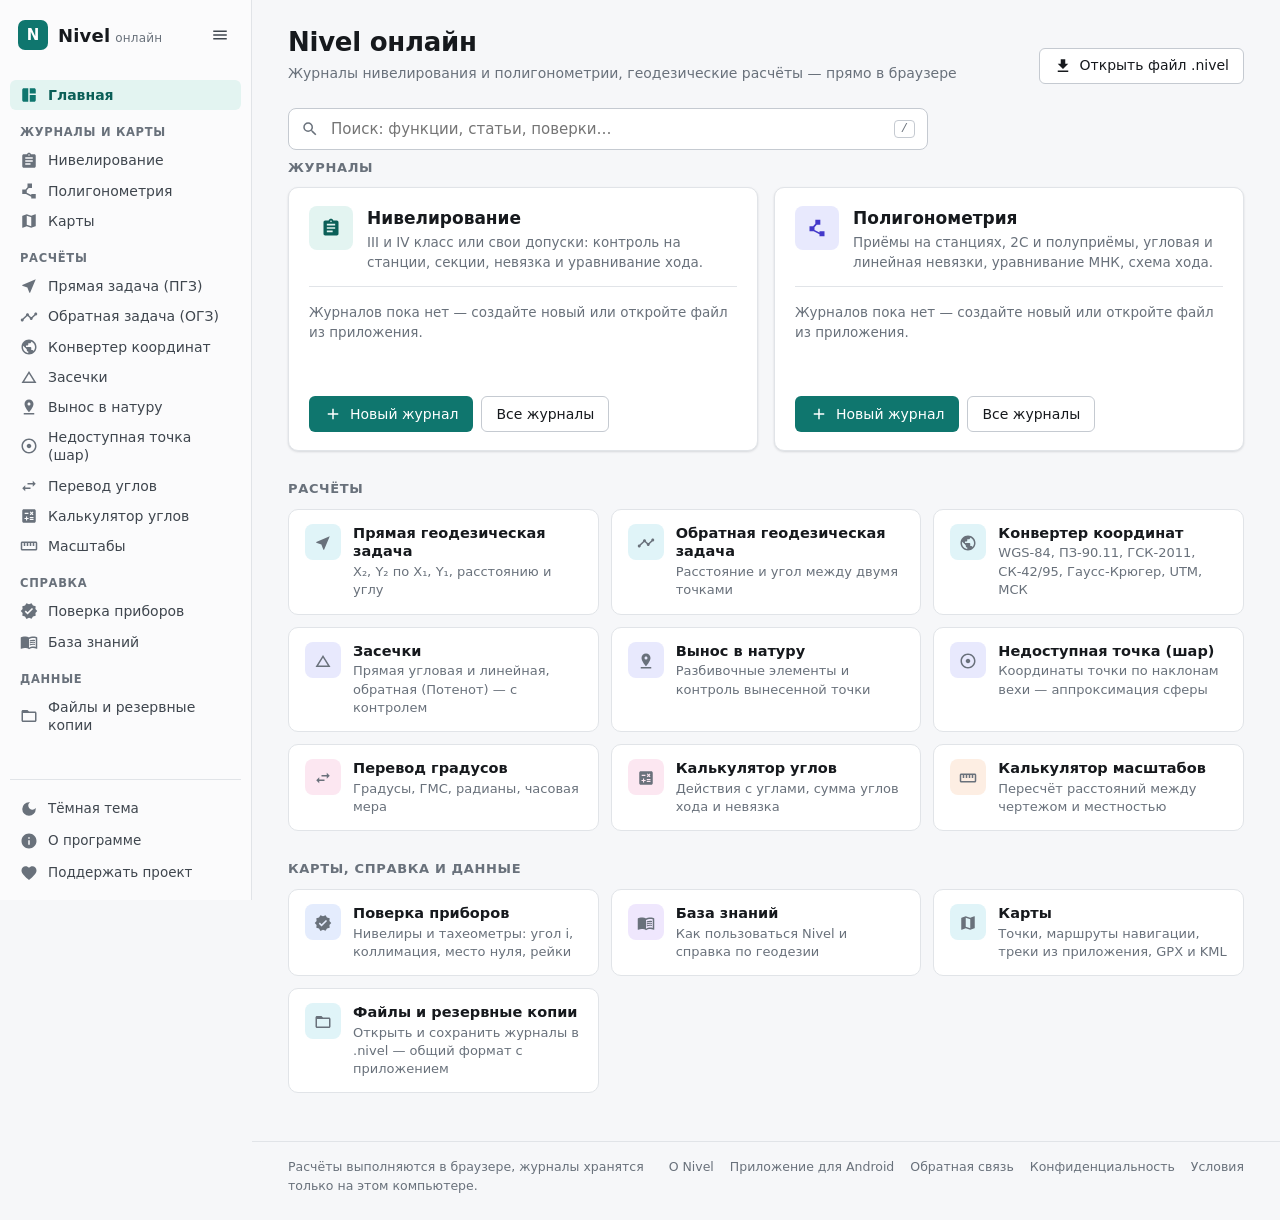
==== app/index.html @ ac2e7d17 "Сайт Nivel: версия 1.5" ====
<!doctype html>
<html lang="ru">
<head>
<meta charset="utf-8">
<meta name="viewport" content="width=device-width, initial-scale=1">
<title>Nivel онлайн</title>
<meta name="description" content="Онлайн-версия Nivel: журналы нивелирования и полигонометрии с уравниванием, геодезические задачи, засечки, конвертер координат. Расчёты в браузере.">
<meta name="theme-color" content="#F6F7F9" media="(prefers-color-scheme: light)">
<meta name="theme-color" content="#111418" media="(prefers-color-scheme: dark)">
<link rel="icon" href="../assets/favicon.svg" type="image/svg+xml">
<link rel="stylesheet" href="../assets/nivel.css">
<link rel="stylesheet" href="app.css">
<script>try{var t=localStorage.getItem("nivel.theme");if(t==="light"||t==="dark")document.documentElement.setAttribute("data-theme",t)}catch(e){}</script>
</head>
<body>
<div id="app"><main class="page"><p class="muted" style="padding:40px 0;text-align:center">Загрузка…</p></main></div>
<noscript><p style="padding:24px">Для онлайн-версии Nivel нужен JavaScript.</p></noscript>
<script type="module" src="js/nivel-web.mjs"></script>
</body>
</html>
---- assets/nivel.css ----
/*
 * Общая тема сайта Nivel (лендинг + онлайн-версия). Не копирует мобильное приложение: сдержанная «настольная»
 * палитра, тонкие рамки вместо цветных плашек, один фирменный акцент (бирюзовый Nivel).
 * Тема по умолчанию — как в системе; выбор пользователя — атрибут data-theme на <html>.
 */
:root {
  color-scheme: light;
  --bg: #F6F7F9;
  --on-bg: #16191D;
  --surface: #FFFFFF;
  --surface-2: #F1F3F5;
  --surface-variant: #E9ECEF;
  --on-surface-variant: #3F464E;
  --muted: #69717B;
  --outline: #C5CAD1;
  --outline-soft: #E1E4E8;
  --sidebar: #FBFBFC;

  --primary: #0F766E;
  --primary-hover: #0B5F58;
  --on-primary: #FFFFFF;
  --primary-soft: #E3F4F1;
  --on-primary-soft: #0B5F58;
  --primary-container: var(--primary-soft);
  --on-primary-container: var(--on-primary-soft);
  --secondary: #2563EB;
  --secondary-container: #E4ECFD;
  --on-secondary-container: #1D4ED8;
  --tertiary: #7C3AED;
  --tertiary-container: #EFE7FD;
  --on-tertiary-container: #6D28D9;
  --error: #C62828;
  --error-container: #FDECEC;
  --on-error-container: #8E1B1B;
  --ok: #15803D;
  --warn: #B45309;

  --orange: #FDEEE3; --on-orange: #C2410C;
  --pink: #FCE7F1; --on-pink: #BE185D;
  --cyan: #E0F4F8; --on-cyan: #0E7490;
  --indigo: #E8E9FD; --on-indigo: #4338CA;

  --radius-s: 6px;
  --radius-m: 8px;
  --radius-l: 10px;
  --radius-xl: 14px;
  --shadow: 0 1px 2px rgb(16 24 40 / .06), 0 1px 3px rgb(16 24 40 / .08);
  --shadow-lg: 0 12px 32px rgb(16 24 40 / .14), 0 2px 6px rgb(16 24 40 / .08);
  --font: "Segoe UI Variable Text", "Segoe UI", system-ui, -apple-system, "Roboto", "Helvetica Neue", Arial, sans-serif;
  --mono: "Cascadia Mono", "JetBrains Mono", "SF Mono", ui-monospace, Consolas, "Roboto Mono", monospace;
}

@media (prefers-color-scheme: dark) {
  :root:not([data-theme="light"]) {
    color-scheme: dark;
    --bg: #111418;
    --on-bg: #E6E8EB;
    --surface: #181C21;
    --surface-2: #1F242A;
    --surface-variant: #262C33;
    --on-surface-variant: #C2C8CF;
    --muted: #8D96A0;
    --outline: #3D4550;
    --outline-soft: #2A3038;
    --sidebar: #14181C;
    --primary: #2DD4BF;
    --primary-hover: #5EEAD4;
    --on-primary: #04211E;
    --primary-soft: #12302D;
    --on-primary-soft: #7EE8D8;
    --secondary: #7AA7FF;
    --secondary-container: #1A2742;
    --on-secondary-container: #A9C4FF;
    --tertiary: #B79CFF;
    --tertiary-container: #271E3D;
    --on-tertiary-container: #CDB8FF;
    --error: #FF8A80;
    --error-container: #3A1A1A;
    --on-error-container: #FFC9C4;
    --ok: #4ADE80;
    --warn: #FBBF24;
    --orange: #33231A; --on-orange: #FDBA8C;
    --pink: #351A27; --on-pink: #F9A8D4;
    --cyan: #13292F; --on-cyan: #7DD3E6;
    --indigo: #1F2140; --on-indigo: #A5B4FC;
    --shadow: 0 1px 2px rgb(0 0 0 / .4);
    --shadow-lg: 0 16px 40px rgb(0 0 0 / .5);
  }
}
:root[data-theme="dark"] {
  color-scheme: dark;
  --bg: #111418;
  --on-bg: #E6E8EB;
  --surface: #181C21;
  --surface-2: #1F242A;
  --surface-variant: #262C33;
  --on-surface-variant: #C2C8CF;
  --muted: #8D96A0;
  --outline: #3D4550;
  --outline-soft: #2A3038;
  --sidebar: #14181C;
  --primary: #2DD4BF;
  --primary-hover: #5EEAD4;
  --on-primary: #04211E;
  --primary-soft: #12302D;
  --on-primary-soft: #7EE8D8;
  --secondary: #7AA7FF;
  --secondary-container: #1A2742;
  --on-secondary-container: #A9C4FF;
  --tertiary: #B79CFF;
  --tertiary-container: #271E3D;
  --on-tertiary-container: #CDB8FF;
  --error: #FF8A80;
  --error-container: #3A1A1A;
  --on-error-container: #FFC9C4;
  --ok: #4ADE80;
  --warn: #FBBF24;
  --orange: #33231A; --on-orange: #FDBA8C;
  --pink: #351A27; --on-pink: #F9A8D4;
  --cyan: #13292F; --on-cyan: #7DD3E6;
  --indigo: #1F2140; --on-indigo: #A5B4FC;
  --shadow: 0 1px 2px rgb(0 0 0 / .4);
  --shadow-lg: 0 16px 40px rgb(0 0 0 / .5);
}

* { box-sizing: border-box; }
html { -webkit-text-size-adjust: 100%; }
body {
  margin: 0;
  background: var(--bg);
  color: var(--on-bg);
  font: 15px/1.5 var(--font);
  -webkit-font-smoothing: antialiased;
}
a { color: var(--primary); text-decoration: none; }
a:hover { text-decoration: underline; }
h1, h2, h3, h4 { line-height: 1.25; margin: 0; font-weight: 600; }
p { margin: 0 0 .75em; }
code, .mono { font-family: var(--mono); }
img { max-width: 100%; }
::selection { background: color-mix(in srgb, var(--primary) 28%, transparent); }
:focus-visible { outline: 2px solid var(--primary); outline-offset: 2px; }

.icon { width: 20px; height: 20px; fill: currentColor; flex: none; display: inline-block; vertical-align: middle; }
.icon.s { width: 18px; height: 18px; }
.icon.l { width: 28px; height: 28px; }

/* ---------- логотип ---------- */
.logo { display: inline-flex; align-items: center; gap: 10px; color: var(--on-bg); font-size: 18px; font-weight: 600; letter-spacing: .01em; }
.logo:hover { text-decoration: none; }
.logo-badge {
  width: 30px; height: 30px; border-radius: 7px; background: var(--primary);
  color: var(--on-primary); display: grid; place-items: center; font-weight: 700; font-size: 15px;
}

/* ---------- кнопки ---------- */
.btn {
  display: inline-flex; align-items: center; justify-content: center; gap: 8px;
  min-height: 36px; padding: 6px 14px; border-radius: var(--radius-s); border: 1px solid transparent;
  font: 500 14px/1.2 var(--font); cursor: pointer; text-decoration: none !important; white-space: nowrap;
  background: var(--primary); color: var(--on-primary); transition: background .12s, border-color .12s, color .12s;
}
.btn:hover { background: var(--primary-hover); }
.btn:disabled { opacity: .45; cursor: default; }
.btn.tonal { background: var(--surface); color: var(--on-bg); border-color: var(--outline); }
.btn.tonal:hover { background: var(--surface-2); }
.btn.outline { background: transparent; color: var(--primary); border-color: var(--outline); }
.btn.outline:hover { background: var(--primary-soft); }
.btn.text { background: transparent; color: var(--primary); padding: 6px 10px; }
.btn.text:hover { background: var(--primary-soft); }
.btn.danger { background: var(--error); color: #fff; }
.btn.danger:hover { filter: brightness(.92); }
.btn.small { min-height: 30px; padding: 3px 10px; font-size: 13px; }
.btn.large { min-height: 44px; padding: 10px 20px; font-size: 15px; }
.icon-btn {
  width: 34px; height: 34px; border-radius: var(--radius-s); border: 0; background: transparent; color: var(--on-surface-variant);
  display: inline-grid; place-items: center; cursor: pointer; flex: none;
}
.icon-btn:hover { background: var(--surface-variant); color: var(--on-bg); }
.support-btn .icon { color: #E25C5C; }
---- app/app.css ----
/* Онлайн-версия Nivel: настольная раскладка (боковое меню + рабочая область). Цвета — из ../assets/nivel.css. */

body { min-height: 100vh; }
#app { min-height: 100vh; display: grid; grid-template-columns: 252px minmax(0, 1fr); }

/* ---------- боковое меню ---------- */
.sidebar {
  position: sticky; top: 0; height: 100vh; overflow-y: auto; background: var(--sidebar);
  border-right: 1px solid var(--outline-soft); display: flex; flex-direction: column; padding: 14px 10px 12px; z-index: 30;
}
.sidebar-top { display: flex; align-items: center; justify-content: space-between; gap: 6px; padding: 4px 4px 14px 8px; }
.sidebar-top .logo { padding: 0; min-width: 0; }
.sidebar .logo small { font-size: 12px; font-weight: 500; color: var(--muted); margin-left: 5px; }
.scrim:focus { outline: none; }
.nav-group { margin-top: 14px; }
.nav-group > .h {
  font-size: 11.5px; font-weight: 600; letter-spacing: .06em; text-transform: uppercase; color: var(--muted); padding: 0 10px 4px;
}
.nav-item {
  display: flex; align-items: center; gap: 10px; padding: 6px 10px; border-radius: var(--radius-s); color: var(--on-surface-variant);
  font-size: 14px; text-decoration: none !important; position: relative; line-height: 1.3;
}
.nav-item .icon { width: 18px; height: 18px; color: var(--muted); }
.nav-item:hover { background: var(--surface-variant); color: var(--on-bg); }
.nav-item.on { background: var(--primary-soft); color: var(--on-primary-soft); font-weight: 600; }
.nav-item.on .icon { color: var(--primary); }
.nav-item .cnt { margin-left: auto; font-size: 12px; color: var(--muted); font-weight: 500; }
.sidebar-foot { margin-top: auto; padding-top: 14px; border-top: 1px solid var(--outline-soft); display: flex; flex-direction: column; gap: 2px; }
.sidebar-foot .nav-item { font-size: 13.5px; cursor: pointer; border: 0; background: transparent; font-family: var(--font); text-align: left; width: 100%; }
.sidebar-foot .hint { font-size: 11.5px; color: var(--muted); padding: 8px 10px 0; line-height: 1.4; }

/* свёрнутое меню — узкая полоса со значками */
@media (min-width: 961px) {
  #app.collapsed { grid-template-columns: 60px minmax(0, 1fr); }
  #app.collapsed .sidebar { padding: 14px 8px 12px; align-items: center; overflow-x: hidden; }
  #app.collapsed .sidebar-top { flex-direction: column; padding: 4px 0 10px; gap: 10px; }
  #app.collapsed .logo-text, #app.collapsed .nav-item span, #app.collapsed .nav-group > .h { display: none; }
  #app.collapsed .nav-group { margin-top: 8px; padding-top: 8px; border-top: 1px solid var(--outline-soft); width: 100%; }
  #app.collapsed .nav-group:first-of-type { border-top: 0; padding-top: 0; }
  #app.collapsed .nav-item { justify-content: center; padding: 8px 0; width: 100%; }
  #app.collapsed .nav-item .icon { width: 20px; height: 20px; }
  #app.collapsed .nav-item .cnt { display: none; }
  #app.collapsed .sidebar-foot .nav-item { justify-content: center; }
}
@media (max-width: 960px) { .nav-toggle { display: none; } }

/* ---------- рабочая область ---------- */
.content { min-width: 0; display: flex; flex-direction: column; }
.mobilebar { display: none; }
.pagehead { max-width: 1240px; width: 100%; margin: 0 auto; padding: 26px 36px 6px; display: flex; align-items: flex-end; gap: 16px; }
.pagehead .titles { flex: 1; min-width: 0; }
.crumbs { font-size: 13px; color: var(--muted); margin-bottom: 6px; display: flex; gap: 6px; flex-wrap: wrap; align-items: center; }
.crumbs a { color: var(--muted); }
.crumbs a:hover { color: var(--primary); }
.crumbs .sep { opacity: .6; }
.pagehead h1 { font-size: 26px; font-weight: 600; letter-spacing: -.01em; }
.pagehead .sub { color: var(--muted); font-size: 14px; margin-top: 4px; }
.pagehead .actions { display: flex; align-items: center; gap: 6px; flex-wrap: wrap; justify-content: flex-end; }

main.page { width: 100%; max-width: 1240px; margin: 0 auto; padding: 18px 36px 48px; flex: 1; }
main.page.narrow, .pagehead.narrow { max-width: 1040px; }

.section-title { font-size: 13px; font-weight: 600; color: var(--muted); margin: 28px 0 10px; text-transform: uppercase; letter-spacing: .05em; }
.section-title:first-child { margin-top: 4px; }
.muted { color: var(--muted); }
.small { font-size: 13px; }
.center { text-align: center; }
.row { display: flex; gap: 8px; align-items: center; flex-wrap: wrap; }
.grow { flex: 1; min-width: 0; }
.stack { display: flex; flex-direction: column; gap: 12px; }
.grid2 { display: grid; grid-template-columns: repeat(2, minmax(0, 1fr)); gap: 12px; }
.grid3 { display: grid; grid-template-columns: repeat(3, minmax(0, 1fr)); gap: 12px; }
.cols { display: grid; grid-template-columns: minmax(0, 1fr) minmax(0, 1fr); gap: 20px; align-items: start; }
.cols.form { grid-template-columns: minmax(320px, 460px) minmax(0, 1fr); }
.cols > .sticky { position: sticky; top: 16px; }
.cols > .sticky:empty::before {
  content: "Результат появится здесь, когда будут заполнены исходные данные"; display: block; padding: 48px 24px; text-align: center;
  color: var(--muted); font-size: 14px; border: 1px dashed var(--outline); border-radius: var(--radius-l);
}
@media (max-width: 1100px) { .cols > .sticky:empty::before { display: none; } .cols, .cols.form { grid-template-columns: minmax(0, 1fr); } .cols > .sticky { position: static; } }

/* ---------- карточки ---------- */
.card { background: var(--surface); border: 1px solid var(--outline-soft); border-radius: var(--radius-l); padding: 18px 20px; box-shadow: var(--shadow); }
.card.variant { background: var(--surface-2); box-shadow: none; }
.card h2 { font-size: 15px; font-weight: 600; margin-bottom: 14px; display: flex; align-items: center; gap: 8px; }
.card h2 .grow { font-weight: 600; }
.card h3 { font-size: 14px; font-weight: 600; margin: 16px 0 8px; }
.card + .card { margin-top: 14px; }
.cols > .card + .card, .stack > .card + .card, .grid2 > .card + .card, .workspaces > .card + .card { margin-top: 0; }
.card.ok-card { border-color: color-mix(in srgb, var(--ok) 50%, var(--outline-soft)); }
.card.bad-card { border-color: color-mix(in srgb, var(--error) 55%, var(--outline-soft)); }

/* ---------- плитки и строки разделов ---------- */
.acc-teal { background: var(--primary-soft); color: var(--on-primary-soft); }
.acc-blue { background: var(--secondary-container); color: var(--on-secondary-container); }
.acc-violet { background: var(--tertiary-container); color: var(--on-tertiary-container); }
.acc-orange { background: var(--orange); color: var(--on-orange); }
.acc-pink { background: var(--pink); color: var(--on-pink); }
.acc-cyan { background: var(--cyan); color: var(--on-cyan); }
.acc-indigo { background: var(--indigo); color: var(--on-indigo); }

/* главная: рабочие разделы */
.workspaces { display: grid; grid-template-columns: repeat(2, minmax(0, 1fr)); gap: 16px; }
.ws { display: flex; flex-direction: column; gap: 14px; }
.ws-head { display: flex; gap: 14px; align-items: flex-start; }
.ws-head .ico { width: 44px; height: 44px; border-radius: var(--radius-m); display: grid; place-items: center; flex: none; }
.ws-head .t { font-size: 17px; font-weight: 600; }
.ws-head .s { color: var(--muted); font-size: 13.5px; }
.ws-recent { border-top: 1px solid var(--outline-soft); padding-top: 10px; display: flex; flex-direction: column; min-height: 96px; }
.ws-recent a { display: flex; gap: 10px; align-items: baseline; padding: 5px 6px; margin: 0 -6px; border-radius: var(--radius-s); color: var(--on-bg); font-size: 14px; text-decoration: none; }
.ws-recent a:hover { background: var(--surface-2); }
.ws-recent a .d { margin-left: auto; color: var(--muted); font-size: 12.5px; white-space: nowrap; }
.ws-recent .none { color: var(--muted); font-size: 13.5px; padding: 5px 0; }
@media (max-width: 900px) { .workspaces { grid-template-columns: minmax(0, 1fr); } }

.tiles { display: grid; grid-template-columns: repeat(auto-fill, minmax(240px, 1fr)); gap: 12px; }
.tile {
  background: var(--surface); border: 1px solid var(--outline-soft); border-radius: var(--radius-l); padding: 14px 16px;
  display: flex; gap: 12px; align-items: flex-start; color: var(--on-bg); text-decoration: none !important;
  transition: border-color .12s, box-shadow .12s;
}
.tile:hover { border-color: var(--outline); box-shadow: var(--shadow); }
.tile .ico { width: 36px; height: 36px; border-radius: var(--radius-m); display: grid; place-items: center; flex: none; }
.tile .t { font-size: 14.5px; font-weight: 600; line-height: 1.3; }
.tile .s { color: var(--muted); font-size: 13px; line-height: 1.4; margin-top: 2px; }

/* строки списка (функции, журналы, статьи) */
.list-row {
  display: flex; align-items: center; gap: 14px; padding: 11px 14px; background: var(--surface);
  border: 1px solid var(--outline-soft); border-radius: var(--radius-l); color: var(--on-bg); text-decoration: none !important; cursor: pointer;
  transition: border-color .12s, box-shadow .12s; width: 100%; text-align: left; font: inherit;
}
.list-row + .list-row { margin-top: 8px; }
.list-row:hover { border-color: var(--outline); box-shadow: var(--shadow); }
.list-row .ico { width: 38px; height: 38px; border-radius: var(--radius-m); display: grid; place-items: center; flex: none; }
.list-row .t { font-size: 14.5px; font-weight: 600; }
.list-row .s { color: var(--muted); font-size: 13px; }
.list-row .chev { color: var(--muted); margin-left: auto; }
.list-grid { display: grid; grid-template-columns: repeat(2, minmax(0, 1fr)); gap: 10px; }
.list-grid .list-row + .list-row { margin-top: 0; }
@media (max-width: 760px) { .list-grid { grid-template-columns: minmax(0, 1fr); } }

.search {
  display: flex; align-items: center; gap: 10px; background: var(--surface); border: 1px solid var(--outline);
  border-radius: var(--radius-m); padding: 0 12px; height: 42px; color: var(--muted); max-width: 640px; margin-bottom: 8px;
}
.search:focus-within { border-color: var(--primary); box-shadow: 0 0 0 3px color-mix(in srgb, var(--primary) 18%, transparent); }
.search input { flex: 1; min-width: 0; background: transparent; border: 0; outline: 0; color: var(--on-bg); font: 15px var(--font); }
.search kbd { font: 12px var(--mono); color: var(--muted); border: 1px solid var(--outline); border-radius: 4px; padding: 1px 6px; }

/* ---------- поля ввода: подпись над полем ---------- */
.field { display: grid; grid-template-columns: minmax(0, 1fr); align-content: start; min-width: 0; }
.field label {
  grid-row: 1; font-size: 12.5px; font-weight: 500; color: var(--on-surface-variant); margin: 0 0 4px 1px;
  white-space: nowrap; overflow: hidden; text-overflow: ellipsis;
}
.field input, .field select, .field textarea {
  grid-row: 2; grid-column: 1; width: 100%; min-width: 0; height: 36px; padding: 6px 10px; border-radius: var(--radius-s);
  border: 1px solid var(--outline); background: var(--surface); color: var(--on-bg); font: 14.5px var(--font); outline: 0;
  transition: border-color .12s, box-shadow .12s; font-variant-numeric: tabular-nums;
}
.field textarea { height: auto; min-height: 90px; resize: vertical; padding: 8px 10px; font-family: var(--mono); font-size: 13.5px; }
.field select { appearance: none; padding-right: 32px; cursor: pointer; }
.field select option { background: var(--surface); color: var(--on-bg); }
.field.has-unit input { padding-right: 34px; }
.field input:hover, .field select:hover, .field textarea:hover { border-color: color-mix(in srgb, var(--outline) 60%, var(--on-bg)); }
.field input:focus, .field select:focus, .field textarea:focus { border-color: var(--primary); box-shadow: 0 0 0 3px color-mix(in srgb, var(--primary) 18%, transparent); }
.field .unit, .field .chev { grid-row: 2; grid-column: 1; justify-self: end; align-self: center; margin-right: 10px; pointer-events: none; color: var(--muted); font-size: 14px; }
.field .chev { margin-right: 8px; display: flex; }
.field.error input { border-color: var(--error); }
.field.error label { color: var(--error); }
.field.warn input { border-color: var(--warn); }
.field-hint { font-size: 12px; color: var(--muted); margin: 3px 1px 0; }
.field-hint.error { color: var(--error); }
.fields { display: grid; gap: 10px 12px; }
.fields.c2 { grid-template-columns: repeat(2, minmax(0, 1fr)); }
.fields.c3 { grid-template-columns: repeat(3, minmax(0, 1fr)); }
.fields.c4 { grid-template-columns: repeat(4, minmax(0, 1fr)); }
@media (max-width: 520px) { .fields.c4 { grid-template-columns: repeat(2, minmax(0, 1fr)); } }

.angle-head { flex-wrap: nowrap; }
.angle-head .lbl { font-size: 12.5px; font-weight: 500; color: var(--on-surface-variant); }
.angle-dec .field label { display: none; }
.check { display: flex; align-items: center; gap: 9px; cursor: pointer; padding: 4px 0; user-select: none; font-size: 14px; }
.check input { width: 16px; height: 16px; accent-color: var(--primary); }

/* ---------- переключатели ---------- */
.chips { display: flex; flex-wrap: wrap; gap: 6px; }
.chip {
  display: inline-flex; align-items: center; gap: 6px; height: 28px; padding: 0 11px; border-radius: 999px;
  border: 1px solid var(--outline); background: var(--surface); color: var(--on-surface-variant); font: 500 13px var(--font); cursor: pointer;
}
.chip:hover { background: var(--surface-2); }
.chip.on { background: var(--primary-soft); border-color: color-mix(in srgb, var(--primary) 45%, transparent); color: var(--on-primary-soft); }
.seg {
  display: inline-flex; gap: 2px; background: var(--surface-variant); padding: 3px; border-radius: var(--radius-m); flex-wrap: wrap; max-width: 100%;
}
.seg button {
  flex: 1 1 auto; min-height: 30px; padding: 4px 14px; border: 0; background: transparent; color: var(--on-surface-variant);
  font: 500 13.5px var(--font); cursor: pointer; border-radius: var(--radius-s); white-space: nowrap;
}
.seg button:hover { color: var(--on-bg); }
.seg button.on { background: var(--surface); color: var(--on-bg); box-shadow: var(--shadow); }
.tabs { display: flex; gap: 2px; border-bottom: 1px solid var(--outline-soft); margin-bottom: 16px; overflow-x: auto; }
.tabs button {
  border: 0; background: transparent; color: var(--muted); font: 500 14px var(--font); padding: 10px 14px; cursor: pointer;
  border-bottom: 2px solid transparent; margin-bottom: -1px; white-space: nowrap;
}
.tabs button:hover { color: var(--on-bg); }
.tabs button.on { color: var(--primary); border-bottom-color: var(--primary); }

/* ---------- результаты ---------- */
.result {
  background: var(--surface); border: 1px solid color-mix(in srgb, var(--primary) 40%, var(--outline-soft));
  border-left: 3px solid var(--primary); border-radius: var(--radius-l); padding: 16px 20px; box-shadow: var(--shadow);
}
.result h2 { font-size: 13px; font-weight: 600; color: var(--primary); margin-bottom: 10px; display: flex; align-items: center; gap: 8px; text-transform: uppercase; letter-spacing: .05em; }
.result .big { font-size: 22px; font-weight: 500; font-family: var(--mono); }
.kv { display: grid; grid-template-columns: minmax(0, 1fr) auto; gap: 5px 20px; align-items: baseline; font-size: 14.5px; }
.kv > .k { color: var(--on-surface-variant); }
.kv > .v { font-family: var(--mono); text-align: right; font-size: 14px; }
.kv > .v.copy { cursor: copy; border-radius: 4px; padding: 0 4px; margin-right: -4px; }
.kv > .v.copy:hover { background: var(--surface-2); }
.kv > .sep { grid-column: 1 / -1; border-top: 1px solid var(--outline-soft); margin: 5px 0; }
.status { display: flex; gap: 8px; align-items: flex-start; padding: 3px 0; font-size: 14px; }
.status .icon { margin-top: 1px; }
.status.ok .icon { color: var(--ok); }
.status.bad .icon { color: var(--error); }
.status.warn .icon { color: var(--warn); }
.badge { display: inline-flex; align-items: center; gap: 4px; font-size: 12px; font-weight: 600; padding: 1px 8px; border-radius: 999px; background: var(--surface-variant); color: var(--on-surface-variant); }
.badge.ok { background: color-mix(in srgb, var(--ok) 14%, transparent); color: var(--ok); }
.badge.bad { background: color-mix(in srgb, var(--error) 14%, transparent); color: var(--error); }
.badge.warn { background: color-mix(in srgb, var(--warn) 16%, transparent); color: var(--warn); }
.note { background: var(--surface-2); border: 1px solid var(--outline-soft); border-radius: var(--radius-m); padding: 10px 14px; font-size: 13.5px; color: var(--on-surface-variant); }
.note.bad { background: var(--error-container); border-color: color-mix(in srgb, var(--error) 30%, transparent); color: var(--on-error-container); }

/* ---------- таблицы ---------- */
.table-wrap { overflow: auto; border-radius: var(--radius-m); border: 1px solid var(--outline-soft); background: var(--surface); }
table.t { border-collapse: collapse; width: 100%; font-size: 13.5px; }
table.t th, table.t td { padding: 6px 10px; border-bottom: 1px solid var(--outline-soft); text-align: right; white-space: nowrap; }
table.t th { background: var(--surface-2); font-weight: 600; font-size: 12.5px; color: var(--on-surface-variant); position: sticky; top: 0; z-index: 1; }
table.t td.l, table.t th.l { text-align: left; }
table.t td { font-family: var(--mono); font-size: 13px; font-variant-numeric: tabular-nums; }
table.t td.l { font-family: var(--font); font-size: 13.5px; }
table.t tbody tr:nth-child(even) td { background: color-mix(in srgb, var(--surface-2) 45%, transparent); }
table.t tr:last-child td { border-bottom: 0; }
table.t tr.total td { font-weight: 700; background: var(--surface-2); }
table.t tr.clickable { cursor: pointer; }
table.t tr.clickable:hover td { background: var(--primary-soft); }
table.t td.bad { color: var(--error); }
table.t td.ok { color: var(--ok); }

/* ---------- схемы ---------- */
.sketch { width: 100%; background: var(--surface-2); border: 1px solid var(--outline-soft); border-radius: var(--radius-m); display: block; }
.sketch text { font-family: var(--font); }
.svg-box { background: #fff; border: 1px solid var(--outline-soft); border-radius: var(--radius-m); overflow: auto; }
.svg-box svg { display: block; width: 100%; height: auto; }

/* ---------- схемы поверок (VerificationSchemes) ---------- */
.steps-grid { display: grid; grid-template-columns: minmax(0, 1fr) minmax(0, 1fr); gap: 20px; align-items: center; }
@media (max-width: 860px) { .steps-grid { grid-template-columns: minmax(0, 1fr); } }
.scheme { background: var(--surface-2); border: 1px solid var(--outline-soft); border-radius: var(--radius-m); padding: 10px 14px; }
.scheme.small { max-width: 520px; }
.vs { display: block; width: 100%; height: auto; font-family: var(--font); }
.vs .vs-ink { stroke: var(--muted); }
.vs .vs-strong { stroke: var(--on-bg); }
.vs .vs-accent { stroke: var(--primary); }
.vs .vs-red { stroke: var(--error); }
.vs .vs-fill { fill: var(--surface); }
.vs .vs-strong-fill { fill: var(--on-bg); opacity: .75; }
.vs .vs-accent-fill { fill: var(--primary); }
.vs .vs-red-fill { fill: var(--error); opacity: .75; }
.vs .soft { opacity: .5; }
.vs .vs-ink-text { fill: var(--on-surface-variant); }
.vs .vs-strong-text { fill: var(--on-bg); }
.vs .vs-accent-text { fill: var(--primary); }
.vs .vs-red-text { fill: var(--error); }

/* ---------- карта ---------- */
main.page.full { max-width: none; padding: 0; }
.pagehead.full { max-width: none; padding: 14px 20px 10px; border-bottom: 1px solid var(--outline-soft); }
.pagehead.full h1 { font-size: 20px; }
.pagehead.full .crumbs { margin-bottom: 2px; }
.map-shell { display: grid; grid-template-columns: 340px minmax(0, 1fr); min-height: 480px; }
.map-shell.has-props { grid-template-columns: 340px minmax(0, 1fr) 360px; }
.map-panel { border-right: 1px solid var(--outline-soft); background: var(--surface); overflow-y: auto; display: flex; flex-direction: column; min-height: 0; }
.map-panel-head { padding: 12px 14px 6px; display: flex; flex-direction: column; gap: 6px; position: sticky; top: 0; background: var(--surface); z-index: 2; }
.map-panel-head .search { height: 34px; max-width: none; margin: 0; }
.map-list { padding: 0 8px 16px; }
.map-sec { margin-top: 8px; }
.map-sec-head { display: flex; align-items: center; gap: 6px; padding: 4px 6px; font-size: 12px; font-weight: 600; letter-spacing: .04em; text-transform: uppercase; color: var(--muted); }
.map-sec-head .icon-btn { width: 28px; height: 28px; }
.map-empty { font-size: 12.5px; color: var(--muted); padding: 2px 8px 6px; }
.map-item { display: flex; gap: 10px; align-items: center; padding: 6px 8px; border-radius: var(--radius-s); cursor: pointer; }
.map-item:hover { background: var(--surface-2); }
.map-item.on { background: var(--primary-soft); }
.map-item .t { font-size: 13.5px; font-weight: 500; line-height: 1.3; }
.map-item .s { font-size: 12px; color: var(--muted); }
.map-sw { width: 16px; display: grid; place-items: center; flex: none; }
.map-sw .dot { width: 12px; height: 12px; border-radius: 50%; border: 2px solid #fff; box-shadow: 0 0 0 1px rgb(0 0 0 / .25); }
.map-sw .bar { width: 16px; height: 4px; border-radius: 2px; }
.map-props { border-left: 1px solid var(--outline-soft); background: var(--surface); overflow-y: auto; min-height: 0; padding: 14px 16px 20px; }
.map-props-head { display: flex; align-items: center; gap: 8px; font-weight: 600; margin-bottom: 12px; padding-bottom: 10px; border-bottom: 1px solid var(--outline-soft); color: var(--primary); }
.map-props-head .icon-btn { width: 28px; height: 28px; }
.map-props .table-wrap { max-height: 260px; }
.map-props table.t th, .map-props table.t td { padding: 5px 6px; font-size: 12.5px; }
.map-props .kv { grid-template-columns: max-content minmax(0, 1fr); font-size: 13.5px; }
.map-props .kv > .v { white-space: normal; overflow-wrap: anywhere; font-size: 13px; }
.map-stage { position: relative; min-width: 0; }
.map-canvas { position: absolute; inset: 0; background: var(--surface-2); }
.map-canvas.drawing { cursor: crosshair; }
.map-tools { position: absolute; top: 12px; left: 56px; z-index: 500; display: flex; gap: 2px; padding: 4px; background: var(--surface); border: 1px solid var(--outline-soft); border-radius: var(--radius-m); box-shadow: var(--shadow); }
.map-tool { width: 34px; height: 34px; border: 0; border-radius: var(--radius-s); background: transparent; color: var(--on-surface-variant); display: grid; place-items: center; cursor: pointer; }
.map-tool:hover { background: var(--surface-variant); color: var(--on-bg); }
.map-tool.on { background: var(--primary); color: var(--on-primary); }
.map-tools-sep { width: 1px; background: var(--outline-soft); margin: 4px 4px; }
.map-status { position: absolute; top: 62px; left: 56px; right: 12px; z-index: 500; display: flex; flex-wrap: wrap; align-items: center; gap: 8px; max-width: 760px;
  padding: 8px 12px; background: var(--surface); border: 1px solid var(--outline-soft); border-radius: var(--radius-m); box-shadow: var(--shadow); font-size: 13.5px; }
.map-status > span { flex: 1; min-width: 220px; }
.map-coords { position: absolute; left: 12px; bottom: 12px; z-index: 500; padding: 5px 10px; background: color-mix(in srgb, var(--surface) 92%, transparent);
  border: 1px solid var(--outline-soft); border-radius: var(--radius-s); font-size: 12.5px; max-width: calc(100% - 220px); }
.map-pin svg { display: block; overflow: visible; }
.map-pin.sel svg { filter: drop-shadow(0 0 2px #06B6D4) drop-shadow(0 0 3px #06B6D4); }
.map-sw .badge { display: block; line-height: 0; }
.map-sw:has(.badge) { width: 22px; }
.icon-grid-label { font-size: 12.5px; color: var(--muted); margin-bottom: 6px; }
.icon-grid { display: grid; grid-template-columns: repeat(auto-fill, minmax(38px, 1fr)); gap: 4px; }
.icon-cell { border: 2px solid transparent; border-radius: var(--radius-s); background: transparent; padding: 2px; display: grid; place-items: center; cursor: pointer; }
.icon-cell:hover { background: var(--surface-variant); }
.icon-cell.on { border-color: var(--primary); background: var(--primary-soft); }
.icon-cell .icon, .icon-cell span { line-height: 0; display: block; }
.map-wp-num { display: grid; place-items: center; background: #0891B2; color: #fff; border: 2px solid #fff; border-radius: 50%; font: 700 10px/1 var(--font); box-shadow: 0 1px 3px rgb(0 0 0 / .4); }
.map-vertex { background: #fff; border: 2px solid #F97316; border-radius: 3px; box-sizing: border-box; cursor: move; }
.map-vertex.add { border-radius: 50%; border-color: #64748B; color: #475569; font: 700 11px/10px var(--font); text-align: center; cursor: copy; opacity: .85; }
.leaflet-tooltip.map-label { background: rgb(255 255 255 / .85); border: 0; box-shadow: none; padding: 0 4px; font: 600 12px var(--font); color: #111; }
.leaflet-tooltip.map-label::before { display: none; }
.leaflet-container { font-family: var(--font); }
.map-profile { background: var(--surface); border: 1px solid var(--outline-soft); border-radius: var(--radius-m); padding: 8px 10px; }
.map-profile svg { width: 100%; height: 110px; display: block; margin-top: 4px; }
.map-profile .area { fill: color-mix(in srgb, var(--primary) 18%, transparent); stroke: none; }
.map-profile .line { fill: none; stroke: var(--primary); stroke-width: 1.5; vector-effect: non-scaling-stroke; }
@media (max-width: 960px) { .map-shell, .map-shell.has-props { grid-template-columns: minmax(0, 1fr); grid-template-rows: 46vh auto; height: auto !important; } .map-panel { order: 2; border-right: 0; } .map-props { order: 3; border-left: 0; } .map-stage { order: 1; min-height: 46vh; } }

/* ---------- окна ---------- */
.scrim { position: fixed; inset: 0; background: rgb(10 14 20 / .45); z-index: 2000; display: grid; place-items: center; padding: 16px; }
.dialog {
  background: var(--surface); border: 1px solid var(--outline-soft); border-radius: var(--radius-xl); padding: 22px 24px;
  width: min(520px, 100%); max-height: calc(100vh - 32px); overflow: auto; box-shadow: var(--shadow-lg);
}
.dialog.wide { width: min(1120px, 100%); }
.dialog .cols { grid-template-columns: minmax(0, 1.1fr) minmax(0, 1fr); }
@media (max-width: 860px) { .dialog .cols { grid-template-columns: minmax(0, 1fr); } }
.dialog h2 { font-size: 18px; font-weight: 600; margin-bottom: 14px; }
.dialog .buttons { display: flex; justify-content: flex-end; gap: 8px; margin-top: 20px; flex-wrap: wrap; }
.toast {
  position: fixed; right: 24px; bottom: 24px; background: var(--on-bg); color: var(--bg);
  padding: 10px 16px; border-radius: var(--radius-m); z-index: 2100; font-size: 14px; box-shadow: var(--shadow-lg); max-width: calc(100% - 32px);
}

/* ---------- журналы ---------- */
.station-card { background: var(--surface); border: 1px solid var(--outline-soft); border-radius: var(--radius-m); padding: 10px 14px; }
.station-card + .station-card { margin-top: 6px; }
.station-head { display: flex; align-items: center; gap: 10px; }
.station-head .num { min-width: 30px; height: 26px; padding: 0 6px; border-radius: var(--radius-s); background: var(--surface-variant); display: grid; place-items: center; font-weight: 600; font-size: 13px; flex: none; }
.station-head .names { font-weight: 600; font-size: 14px; }
.station-head .vals { margin-left: auto; font-family: var(--mono); font-size: 13px; text-align: right; }
.problems { margin: 6px 0 0 40px; font-size: 13px; color: var(--error); }
.problems div::before { content: "• "; }
.reading-table { display: grid; grid-template-columns: 120px repeat(2, minmax(0, 1fr)); gap: 8px 12px; align-items: center; }
.reading-table .h { font-size: 12.5px; font-weight: 600; color: var(--muted); text-align: center; }
.reading-table .rl { font-size: 13.5px; color: var(--on-surface-variant); }
.reading-table .field label { display: none; }
@media (max-width: 480px) { .reading-table { grid-template-columns: 76px repeat(2, minmax(0, 1fr)); } }
.round-table { display: grid; grid-template-columns: 70px repeat(2, minmax(0, 1fr)); gap: 8px 12px; align-items: center; }

.kb-article { max-width: 780px; }
.kb-article h2 { font-size: 19px; margin: 26px 0 10px; }
.kb-article p { color: var(--on-bg); line-height: 1.65; }
.kb-article ul { padding-left: 22px; margin: 0 0 12px; }
.kb-article li { margin: 4px 0; line-height: 1.6; }
.formula { background: var(--surface-2); border: 1px solid var(--outline-soft); border-radius: var(--radius-m); padding: 12px 16px; margin: 10px 0; }
.formula .ft { font-size: 13px; color: var(--muted); }
.formula .fx { font-family: "Cambria Math", "STIX Two Math", "Times New Roman", serif; font-size: 20px; margin: 6px 0; display: flex; align-items: center; flex-wrap: wrap; gap: 4px; }
.formula .frac { display: inline-flex; flex-direction: column; align-items: center; vertical-align: middle; margin: 0 4px; }
.formula .frac > span:first-child { border-bottom: 1px solid currentColor; padding: 0 4px; }
.formula .frac > span:last-child { padding: 0 4px; }
.formula .fd { font-size: 14px; color: var(--on-surface-variant); }

.empty { text-align: center; color: var(--muted); padding: 40px 16px; border: 1px dashed var(--outline); border-radius: var(--radius-l); }
.empty .icon { width: 40px; height: 40px; opacity: .5; display: block; margin: 0 auto 10px; }
footer.app-foot { max-width: 1240px; width: 100%; margin: 0 auto; color: var(--muted); font-size: 12.5px; padding: 16px 36px 24px; border-top: 1px solid var(--outline-soft); display: flex; gap: 16px; flex-wrap: wrap; }
footer.app-foot a { color: var(--muted); }
footer.app-foot a:hover { color: var(--primary); }
footer.app-foot .grow { min-width: 200px; }
.hide { display: none !important; }

/* ---------- узкий экран: меню выезжает ---------- */
@media (max-width: 960px) {
  #app { grid-template-columns: minmax(0, 1fr); }
  .sidebar { position: fixed; left: 0; top: 0; bottom: 0; width: 272px; transform: translateX(-100%); transition: transform .2s; box-shadow: var(--shadow-lg); }
  body.nav-open .sidebar { transform: none; }
  body.nav-open::after { content: ""; position: fixed; inset: 0; background: rgb(10 14 20 / .4); z-index: 25; }
  .mobilebar {
    display: flex; align-items: center; gap: 8px; position: sticky; top: 0; z-index: 20; padding: 8px 12px;
    background: color-mix(in srgb, var(--bg) 92%, transparent); backdrop-filter: blur(8px); border-bottom: 1px solid var(--outline-soft);
  }
  .mobilebar .logo { font-size: 16px; }
  .mobilebar .logo-badge { width: 26px; height: 26px; font-size: 13px; }
  .pagehead { padding: 16px 16px 4px; flex-direction: column; align-items: stretch; gap: 10px; }
  .pagehead .actions { justify-content: flex-start; }
  .pagehead h1 { font-size: 22px; }
  main.page { padding: 12px 16px 40px; }
  footer.app-foot { padding: 14px 16px 22px; }
}

@media print {
  .sidebar, .mobilebar, .pagehead .actions, .no-print, footer.app-foot { display: none !important; }
  #app { display: block; }
  body { background: #fff; color: #000; }
  .card, .result { background: #fff; box-shadow: none; border: 1px solid #ccc; }
}
.station-card.editable { cursor: default; }
.station-card.editable:hover { border-color: var(--outline); }
.map-props .field textarea { font-family: var(--font); font-size: 14px; }

/* фото точек */
.photo-thumb { display: block; width: 100%; max-height: 180px; object-fit: cover; border-radius: var(--radius-m); border: 1px solid var(--outline-soft); cursor: zoom-in; margin-bottom: 8px; background: var(--surface-2); min-height: 60px; }
.photo-thumb.missing { opacity: .3; }
.photo-full { display: block; max-width: 100%; max-height: calc(100vh - 190px); margin: 0 auto; border-radius: var(--radius-m); }
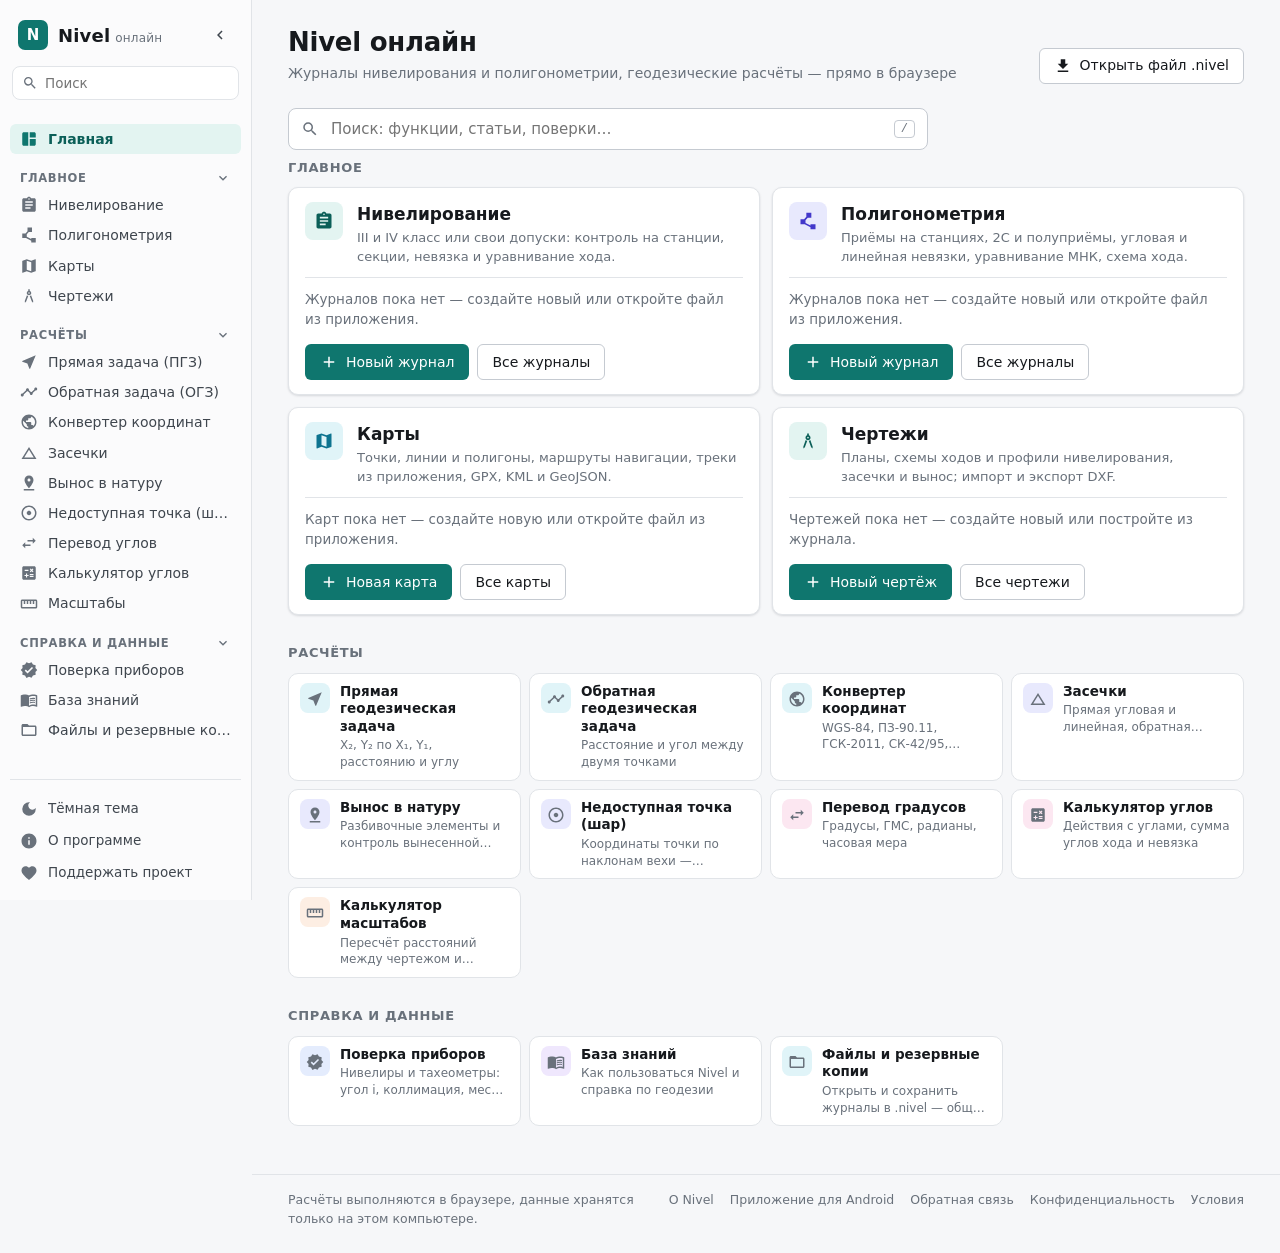
==== commit c52ea10c: "Сайт: версия 1.5.1, защита данных (копия .nivel, постоянное хранилище), правки редактора чертежей Co" ====
--- a/app/index.html
+++ b/app/index.html
@@ -1,20 +1,20 @@
-<!doctype html>
-<html lang="ru">
-<head>
-<meta charset="utf-8">
-<meta name="viewport" content="width=device-width, initial-scale=1">
-<title>Nivel онлайн</title>
-<meta name="description" content="Онлайн-версия Nivel: журналы нивелирования и полигонометрии с уравниванием, геодезические задачи, засечки, конвертер координат. Расчёты в браузере.">
-<meta name="theme-color" content="#F6F7F9" media="(prefers-color-scheme: light)">
-<meta name="theme-color" content="#111418" media="(prefers-color-scheme: dark)">
-<link rel="icon" href="../assets/favicon.svg" type="image/svg+xml">
-<link rel="stylesheet" href="../assets/nivel.css">
-<link rel="stylesheet" href="app.css">
-<script>try{var t=localStorage.getItem("nivel.theme");if(t==="light"||t==="dark")document.documentElement.setAttribute("data-theme",t)}catch(e){}</script>
-</head>
-<body>
-<div id="app"><main class="page"><p class="muted" style="padding:40px 0;text-align:center">Загрузка…</p></main></div>
-<noscript><p style="padding:24px">Для онлайн-версии Nivel нужен JavaScript.</p></noscript>
-<script type="module" src="js/nivel-web.mjs"></script>
-</body>
-</html>
+<!doctype html>
+<html lang="ru">
+<head>
+<meta charset="utf-8">
+<meta name="viewport" content="width=device-width, initial-scale=1">
+<title>Nivel онлайн</title>
+<meta name="description" content="Онлайн-версия Nivel: журналы нивелирования и полигонометрии с уравниванием, геодезические задачи, засечки, конвертер координат. Расчёты в браузере.">
+<meta name="theme-color" content="#F6F7F9" media="(prefers-color-scheme: light)">
+<meta name="theme-color" content="#111418" media="(prefers-color-scheme: dark)">
+<link rel="icon" href="../assets/favicon.svg" type="image/svg+xml">
+<link rel="stylesheet" href="../assets/nivel.css">
+<link rel="stylesheet" href="app.css">
+<script>try{var t=localStorage.getItem("nivel.theme");if(t==="light"||t==="dark")document.documentElement.setAttribute("data-theme",t)}catch(e){}</script>
+</head>
+<body>
+<div id="app"><main class="page"><p class="muted" style="padding:40px 0;text-align:center">Загрузка…</p></main></div>
+<noscript><p style="padding:24px">Для онлайн-версии Nivel нужен JavaScript.</p></noscript>
+<script type="module" src="js/nivel-web.mjs"></script>
+</body>
+</html>
--- a/assets/nivel.css
+++ b/assets/nivel.css
@@ -1,180 +1,180 @@
-/*
- * Общая тема сайта Nivel (лендинг + онлайн-версия). Не копирует мобильное приложение: сдержанная «настольная»
- * палитра, тонкие рамки вместо цветных плашек, один фирменный акцент (бирюзовый Nivel).
- * Тема по умолчанию — как в системе; выбор пользователя — атрибут data-theme на <html>.
- */
-:root {
-  color-scheme: light;
-  --bg: #F6F7F9;
-  --on-bg: #16191D;
-  --surface: #FFFFFF;
-  --surface-2: #F1F3F5;
-  --surface-variant: #E9ECEF;
-  --on-surface-variant: #3F464E;
-  --muted: #69717B;
-  --outline: #C5CAD1;
-  --outline-soft: #E1E4E8;
-  --sidebar: #FBFBFC;
-
-  --primary: #0F766E;
-  --primary-hover: #0B5F58;
-  --on-primary: #FFFFFF;
-  --primary-soft: #E3F4F1;
-  --on-primary-soft: #0B5F58;
-  --primary-container: var(--primary-soft);
-  --on-primary-container: var(--on-primary-soft);
-  --secondary: #2563EB;
-  --secondary-container: #E4ECFD;
-  --on-secondary-container: #1D4ED8;
-  --tertiary: #7C3AED;
-  --tertiary-container: #EFE7FD;
-  --on-tertiary-container: #6D28D9;
-  --error: #C62828;
-  --error-container: #FDECEC;
-  --on-error-container: #8E1B1B;
-  --ok: #15803D;
-  --warn: #B45309;
-
-  --orange: #FDEEE3; --on-orange: #C2410C;
-  --pink: #FCE7F1; --on-pink: #BE185D;
-  --cyan: #E0F4F8; --on-cyan: #0E7490;
-  --indigo: #E8E9FD; --on-indigo: #4338CA;
-
-  --radius-s: 6px;
-  --radius-m: 8px;
-  --radius-l: 10px;
-  --radius-xl: 14px;
-  --shadow: 0 1px 2px rgb(16 24 40 / .06), 0 1px 3px rgb(16 24 40 / .08);
-  --shadow-lg: 0 12px 32px rgb(16 24 40 / .14), 0 2px 6px rgb(16 24 40 / .08);
-  --font: "Segoe UI Variable Text", "Segoe UI", system-ui, -apple-system, "Roboto", "Helvetica Neue", Arial, sans-serif;
-  --mono: "Cascadia Mono", "JetBrains Mono", "SF Mono", ui-monospace, Consolas, "Roboto Mono", monospace;
-}
-
-@media (prefers-color-scheme: dark) {
-  :root:not([data-theme="light"]) {
-    color-scheme: dark;
-    --bg: #111418;
-    --on-bg: #E6E8EB;
-    --surface: #181C21;
-    --surface-2: #1F242A;
-    --surface-variant: #262C33;
-    --on-surface-variant: #C2C8CF;
-    --muted: #8D96A0;
-    --outline: #3D4550;
-    --outline-soft: #2A3038;
-    --sidebar: #14181C;
-    --primary: #2DD4BF;
-    --primary-hover: #5EEAD4;
-    --on-primary: #04211E;
-    --primary-soft: #12302D;
-    --on-primary-soft: #7EE8D8;
-    --secondary: #7AA7FF;
-    --secondary-container: #1A2742;
-    --on-secondary-container: #A9C4FF;
-    --tertiary: #B79CFF;
-    --tertiary-container: #271E3D;
-    --on-tertiary-container: #CDB8FF;
-    --error: #FF8A80;
-    --error-container: #3A1A1A;
-    --on-error-container: #FFC9C4;
-    --ok: #4ADE80;
-    --warn: #FBBF24;
-    --orange: #33231A; --on-orange: #FDBA8C;
-    --pink: #351A27; --on-pink: #F9A8D4;
-    --cyan: #13292F; --on-cyan: #7DD3E6;
-    --indigo: #1F2140; --on-indigo: #A5B4FC;
-    --shadow: 0 1px 2px rgb(0 0 0 / .4);
-    --shadow-lg: 0 16px 40px rgb(0 0 0 / .5);
-  }
-}
-:root[data-theme="dark"] {
-  color-scheme: dark;
-  --bg: #111418;
-  --on-bg: #E6E8EB;
-  --surface: #181C21;
-  --surface-2: #1F242A;
-  --surface-variant: #262C33;
-  --on-surface-variant: #C2C8CF;
-  --muted: #8D96A0;
-  --outline: #3D4550;
-  --outline-soft: #2A3038;
-  --sidebar: #14181C;
-  --primary: #2DD4BF;
-  --primary-hover: #5EEAD4;
-  --on-primary: #04211E;
-  --primary-soft: #12302D;
-  --on-primary-soft: #7EE8D8;
-  --secondary: #7AA7FF;
-  --secondary-container: #1A2742;
-  --on-secondary-container: #A9C4FF;
-  --tertiary: #B79CFF;
-  --tertiary-container: #271E3D;
-  --on-tertiary-container: #CDB8FF;
-  --error: #FF8A80;
-  --error-container: #3A1A1A;
-  --on-error-container: #FFC9C4;
-  --ok: #4ADE80;
-  --warn: #FBBF24;
-  --orange: #33231A; --on-orange: #FDBA8C;
-  --pink: #351A27; --on-pink: #F9A8D4;
-  --cyan: #13292F; --on-cyan: #7DD3E6;
-  --indigo: #1F2140; --on-indigo: #A5B4FC;
-  --shadow: 0 1px 2px rgb(0 0 0 / .4);
-  --shadow-lg: 0 16px 40px rgb(0 0 0 / .5);
-}
-
-* { box-sizing: border-box; }
-html { -webkit-text-size-adjust: 100%; }
-body {
-  margin: 0;
-  background: var(--bg);
-  color: var(--on-bg);
-  font: 15px/1.5 var(--font);
-  -webkit-font-smoothing: antialiased;
-}
-a { color: var(--primary); text-decoration: none; }
-a:hover { text-decoration: underline; }
-h1, h2, h3, h4 { line-height: 1.25; margin: 0; font-weight: 600; }
-p { margin: 0 0 .75em; }
-code, .mono { font-family: var(--mono); }
-img { max-width: 100%; }
-::selection { background: color-mix(in srgb, var(--primary) 28%, transparent); }
-:focus-visible { outline: 2px solid var(--primary); outline-offset: 2px; }
-
-.icon { width: 20px; height: 20px; fill: currentColor; flex: none; display: inline-block; vertical-align: middle; }
-.icon.s { width: 18px; height: 18px; }
-.icon.l { width: 28px; height: 28px; }
-
-/* ---------- логотип ---------- */
-.logo { display: inline-flex; align-items: center; gap: 10px; color: var(--on-bg); font-size: 18px; font-weight: 600; letter-spacing: .01em; }
-.logo:hover { text-decoration: none; }
-.logo-badge {
-  width: 30px; height: 30px; border-radius: 7px; background: var(--primary);
-  color: var(--on-primary); display: grid; place-items: center; font-weight: 700; font-size: 15px;
-}
-
-/* ---------- кнопки ---------- */
-.btn {
-  display: inline-flex; align-items: center; justify-content: center; gap: 8px;
-  min-height: 36px; padding: 6px 14px; border-radius: var(--radius-s); border: 1px solid transparent;
-  font: 500 14px/1.2 var(--font); cursor: pointer; text-decoration: none !important; white-space: nowrap;
-  background: var(--primary); color: var(--on-primary); transition: background .12s, border-color .12s, color .12s;
-}
-.btn:hover { background: var(--primary-hover); }
-.btn:disabled { opacity: .45; cursor: default; }
-.btn.tonal { background: var(--surface); color: var(--on-bg); border-color: var(--outline); }
-.btn.tonal:hover { background: var(--surface-2); }
-.btn.outline { background: transparent; color: var(--primary); border-color: var(--outline); }
-.btn.outline:hover { background: var(--primary-soft); }
-.btn.text { background: transparent; color: var(--primary); padding: 6px 10px; }
-.btn.text:hover { background: var(--primary-soft); }
-.btn.danger { background: var(--error); color: #fff; }
-.btn.danger:hover { filter: brightness(.92); }
-.btn.small { min-height: 30px; padding: 3px 10px; font-size: 13px; }
-.btn.large { min-height: 44px; padding: 10px 20px; font-size: 15px; }
-.icon-btn {
-  width: 34px; height: 34px; border-radius: var(--radius-s); border: 0; background: transparent; color: var(--on-surface-variant);
-  display: inline-grid; place-items: center; cursor: pointer; flex: none;
-}
-.icon-btn:hover { background: var(--surface-variant); color: var(--on-bg); }
-.support-btn .icon { color: #E25C5C; }
+/*
+ * Общая тема сайта Nivel (лендинг + онлайн-версия). Не копирует мобильное приложение: сдержанная «настольная»
+ * палитра, тонкие рамки вместо цветных плашек, один фирменный акцент (бирюзовый Nivel).
+ * Тема по умолчанию — как в системе; выбор пользователя — атрибут data-theme на <html>.
+ */
+:root {
+  color-scheme: light;
+  --bg: #F6F7F9;
+  --on-bg: #16191D;
+  --surface: #FFFFFF;
+  --surface-2: #F1F3F5;
+  --surface-variant: #E9ECEF;
+  --on-surface-variant: #3F464E;
+  --muted: #69717B;
+  --outline: #C5CAD1;
+  --outline-soft: #E1E4E8;
+  --sidebar: #FBFBFC;
+
+  --primary: #0F766E;
+  --primary-hover: #0B5F58;
+  --on-primary: #FFFFFF;
+  --primary-soft: #E3F4F1;
+  --on-primary-soft: #0B5F58;
+  --primary-container: var(--primary-soft);
+  --on-primary-container: var(--on-primary-soft);
+  --secondary: #2563EB;
+  --secondary-container: #E4ECFD;
+  --on-secondary-container: #1D4ED8;
+  --tertiary: #7C3AED;
+  --tertiary-container: #EFE7FD;
+  --on-tertiary-container: #6D28D9;
+  --error: #C62828;
+  --error-container: #FDECEC;
+  --on-error-container: #8E1B1B;
+  --ok: #15803D;
+  --warn: #B45309;
+
+  --orange: #FDEEE3; --on-orange: #C2410C;
+  --pink: #FCE7F1; --on-pink: #BE185D;
+  --cyan: #E0F4F8; --on-cyan: #0E7490;
+  --indigo: #E8E9FD; --on-indigo: #4338CA;
+
+  --radius-s: 6px;
+  --radius-m: 8px;
+  --radius-l: 10px;
+  --radius-xl: 14px;
+  --shadow: 0 1px 2px rgb(16 24 40 / .06), 0 1px 3px rgb(16 24 40 / .08);
+  --shadow-lg: 0 12px 32px rgb(16 24 40 / .14), 0 2px 6px rgb(16 24 40 / .08);
+  --font: "Segoe UI Variable Text", "Segoe UI", system-ui, -apple-system, "Roboto", "Helvetica Neue", Arial, sans-serif;
+  --mono: "Cascadia Mono", "JetBrains Mono", "SF Mono", ui-monospace, Consolas, "Roboto Mono", monospace;
+}
+
+@media (prefers-color-scheme: dark) {
+  :root:not([data-theme="light"]) {
+    color-scheme: dark;
+    --bg: #111418;
+    --on-bg: #E6E8EB;
+    --surface: #181C21;
+    --surface-2: #1F242A;
+    --surface-variant: #262C33;
+    --on-surface-variant: #C2C8CF;
+    --muted: #8D96A0;
+    --outline: #3D4550;
+    --outline-soft: #2A3038;
+    --sidebar: #14181C;
+    --primary: #2DD4BF;
+    --primary-hover: #5EEAD4;
+    --on-primary: #04211E;
+    --primary-soft: #12302D;
+    --on-primary-soft: #7EE8D8;
+    --secondary: #7AA7FF;
+    --secondary-container: #1A2742;
+    --on-secondary-container: #A9C4FF;
+    --tertiary: #B79CFF;
+    --tertiary-container: #271E3D;
+    --on-tertiary-container: #CDB8FF;
+    --error: #FF8A80;
+    --error-container: #3A1A1A;
+    --on-error-container: #FFC9C4;
+    --ok: #4ADE80;
+    --warn: #FBBF24;
+    --orange: #33231A; --on-orange: #FDBA8C;
+    --pink: #351A27; --on-pink: #F9A8D4;
+    --cyan: #13292F; --on-cyan: #7DD3E6;
+    --indigo: #1F2140; --on-indigo: #A5B4FC;
+    --shadow: 0 1px 2px rgb(0 0 0 / .4);
+    --shadow-lg: 0 16px 40px rgb(0 0 0 / .5);
+  }
+}
+:root[data-theme="dark"] {
+  color-scheme: dark;
+  --bg: #111418;
+  --on-bg: #E6E8EB;
+  --surface: #181C21;
+  --surface-2: #1F242A;
+  --surface-variant: #262C33;
+  --on-surface-variant: #C2C8CF;
+  --muted: #8D96A0;
+  --outline: #3D4550;
+  --outline-soft: #2A3038;
+  --sidebar: #14181C;
+  --primary: #2DD4BF;
+  --primary-hover: #5EEAD4;
+  --on-primary: #04211E;
+  --primary-soft: #12302D;
+  --on-primary-soft: #7EE8D8;
+  --secondary: #7AA7FF;
+  --secondary-container: #1A2742;
+  --on-secondary-container: #A9C4FF;
+  --tertiary: #B79CFF;
+  --tertiary-container: #271E3D;
+  --on-tertiary-container: #CDB8FF;
+  --error: #FF8A80;
+  --error-container: #3A1A1A;
+  --on-error-container: #FFC9C4;
+  --ok: #4ADE80;
+  --warn: #FBBF24;
+  --orange: #33231A; --on-orange: #FDBA8C;
+  --pink: #351A27; --on-pink: #F9A8D4;
+  --cyan: #13292F; --on-cyan: #7DD3E6;
+  --indigo: #1F2140; --on-indigo: #A5B4FC;
+  --shadow: 0 1px 2px rgb(0 0 0 / .4);
+  --shadow-lg: 0 16px 40px rgb(0 0 0 / .5);
+}
+
+* { box-sizing: border-box; }
+html { -webkit-text-size-adjust: 100%; }
+body {
+  margin: 0;
+  background: var(--bg);
+  color: var(--on-bg);
+  font: 15px/1.5 var(--font);
+  -webkit-font-smoothing: antialiased;
+}
+a { color: var(--primary); text-decoration: none; }
+a:hover { text-decoration: underline; }
+h1, h2, h3, h4 { line-height: 1.25; margin: 0; font-weight: 600; }
+p { margin: 0 0 .75em; }
+code, .mono { font-family: var(--mono); }
+img { max-width: 100%; }
+::selection { background: color-mix(in srgb, var(--primary) 28%, transparent); }
+:focus-visible { outline: 2px solid var(--primary); outline-offset: 2px; }
+
+.icon { width: 20px; height: 20px; fill: currentColor; flex: none; display: inline-block; vertical-align: middle; }
+.icon.s { width: 18px; height: 18px; }
+.icon.l { width: 28px; height: 28px; }
+
+/* ---------- логотип ---------- */
+.logo { display: inline-flex; align-items: center; gap: 10px; color: var(--on-bg); font-size: 18px; font-weight: 600; letter-spacing: .01em; }
+.logo:hover { text-decoration: none; }
+.logo-badge {
+  width: 30px; height: 30px; border-radius: 7px; background: var(--primary);
+  color: var(--on-primary); display: grid; place-items: center; font-weight: 700; font-size: 15px;
+}
+
+/* ---------- кнопки ---------- */
+.btn {
+  display: inline-flex; align-items: center; justify-content: center; gap: 8px;
+  min-height: 36px; padding: 6px 14px; border-radius: var(--radius-s); border: 1px solid transparent;
+  font: 500 14px/1.2 var(--font); cursor: pointer; text-decoration: none !important; white-space: nowrap;
+  background: var(--primary); color: var(--on-primary); transition: background .12s, border-color .12s, color .12s;
+}
+.btn:hover { background: var(--primary-hover); }
+.btn:disabled { opacity: .45; cursor: default; }
+.btn.tonal { background: var(--surface); color: var(--on-bg); border-color: var(--outline); }
+.btn.tonal:hover { background: var(--surface-2); }
+.btn.outline { background: transparent; color: var(--primary); border-color: var(--outline); }
+.btn.outline:hover { background: var(--primary-soft); }
+.btn.text { background: transparent; color: var(--primary); padding: 6px 10px; }
+.btn.text:hover { background: var(--primary-soft); }
+.btn.danger { background: var(--error); color: #fff; }
+.btn.danger:hover { filter: brightness(.92); }
+.btn.small { min-height: 30px; padding: 3px 10px; font-size: 13px; }
+.btn.large { min-height: 44px; padding: 10px 20px; font-size: 15px; }
+.icon-btn {
+  width: 34px; height: 34px; border-radius: var(--radius-s); border: 0; background: transparent; color: var(--on-surface-variant);
+  display: inline-grid; place-items: center; cursor: pointer; flex: none;
+}
+.icon-btn:hover { background: var(--surface-variant); color: var(--on-bg); }
+.support-btn .icon { color: #E25C5C; }
--- a/app/app.css
+++ b/app/app.css
@@ -1,429 +1,697 @@
-/* Онлайн-версия Nivel: настольная раскладка (боковое меню + рабочая область). Цвета — из ../assets/nivel.css. */
-
-body { min-height: 100vh; }
-#app { min-height: 100vh; display: grid; grid-template-columns: 252px minmax(0, 1fr); }
-
-/* ---------- боковое меню ---------- */
-.sidebar {
-  position: sticky; top: 0; height: 100vh; overflow-y: auto; background: var(--sidebar);
-  border-right: 1px solid var(--outline-soft); display: flex; flex-direction: column; padding: 14px 10px 12px; z-index: 30;
-}
-.sidebar-top { display: flex; align-items: center; justify-content: space-between; gap: 6px; padding: 4px 4px 14px 8px; }
-.sidebar-top .logo { padding: 0; min-width: 0; }
-.sidebar .logo small { font-size: 12px; font-weight: 500; color: var(--muted); margin-left: 5px; }
-.scrim:focus { outline: none; }
-.nav-group { margin-top: 14px; }
-.nav-group > .h {
-  font-size: 11.5px; font-weight: 600; letter-spacing: .06em; text-transform: uppercase; color: var(--muted); padding: 0 10px 4px;
-}
-.nav-item {
-  display: flex; align-items: center; gap: 10px; padding: 6px 10px; border-radius: var(--radius-s); color: var(--on-surface-variant);
-  font-size: 14px; text-decoration: none !important; position: relative; line-height: 1.3;
-}
-.nav-item .icon { width: 18px; height: 18px; color: var(--muted); }
-.nav-item:hover { background: var(--surface-variant); color: var(--on-bg); }
-.nav-item.on { background: var(--primary-soft); color: var(--on-primary-soft); font-weight: 600; }
-.nav-item.on .icon { color: var(--primary); }
-.nav-item .cnt { margin-left: auto; font-size: 12px; color: var(--muted); font-weight: 500; }
-.sidebar-foot { margin-top: auto; padding-top: 14px; border-top: 1px solid var(--outline-soft); display: flex; flex-direction: column; gap: 2px; }
-.sidebar-foot .nav-item { font-size: 13.5px; cursor: pointer; border: 0; background: transparent; font-family: var(--font); text-align: left; width: 100%; }
-.sidebar-foot .hint { font-size: 11.5px; color: var(--muted); padding: 8px 10px 0; line-height: 1.4; }
-
-/* свёрнутое меню — узкая полоса со значками */
-@media (min-width: 961px) {
-  #app.collapsed { grid-template-columns: 60px minmax(0, 1fr); }
-  #app.collapsed .sidebar { padding: 14px 8px 12px; align-items: center; overflow-x: hidden; }
-  #app.collapsed .sidebar-top { flex-direction: column; padding: 4px 0 10px; gap: 10px; }
-  #app.collapsed .logo-text, #app.collapsed .nav-item span, #app.collapsed .nav-group > .h { display: none; }
-  #app.collapsed .nav-group { margin-top: 8px; padding-top: 8px; border-top: 1px solid var(--outline-soft); width: 100%; }
-  #app.collapsed .nav-group:first-of-type { border-top: 0; padding-top: 0; }
-  #app.collapsed .nav-item { justify-content: center; padding: 8px 0; width: 100%; }
-  #app.collapsed .nav-item .icon { width: 20px; height: 20px; }
-  #app.collapsed .nav-item .cnt { display: none; }
-  #app.collapsed .sidebar-foot .nav-item { justify-content: center; }
-}
-@media (max-width: 960px) { .nav-toggle { display: none; } }
-
-/* ---------- рабочая область ---------- */
-.content { min-width: 0; display: flex; flex-direction: column; }
-.mobilebar { display: none; }
-.pagehead { max-width: 1240px; width: 100%; margin: 0 auto; padding: 26px 36px 6px; display: flex; align-items: flex-end; gap: 16px; }
-.pagehead .titles { flex: 1; min-width: 0; }
-.crumbs { font-size: 13px; color: var(--muted); margin-bottom: 6px; display: flex; gap: 6px; flex-wrap: wrap; align-items: center; }
-.crumbs a { color: var(--muted); }
-.crumbs a:hover { color: var(--primary); }
-.crumbs .sep { opacity: .6; }
-.pagehead h1 { font-size: 26px; font-weight: 600; letter-spacing: -.01em; }
-.pagehead .sub { color: var(--muted); font-size: 14px; margin-top: 4px; }
-.pagehead .actions { display: flex; align-items: center; gap: 6px; flex-wrap: wrap; justify-content: flex-end; }
-
-main.page { width: 100%; max-width: 1240px; margin: 0 auto; padding: 18px 36px 48px; flex: 1; }
-main.page.narrow, .pagehead.narrow { max-width: 1040px; }
-
-.section-title { font-size: 13px; font-weight: 600; color: var(--muted); margin: 28px 0 10px; text-transform: uppercase; letter-spacing: .05em; }
-.section-title:first-child { margin-top: 4px; }
-.muted { color: var(--muted); }
-.small { font-size: 13px; }
-.center { text-align: center; }
-.row { display: flex; gap: 8px; align-items: center; flex-wrap: wrap; }
-.grow { flex: 1; min-width: 0; }
-.stack { display: flex; flex-direction: column; gap: 12px; }
-.grid2 { display: grid; grid-template-columns: repeat(2, minmax(0, 1fr)); gap: 12px; }
-.grid3 { display: grid; grid-template-columns: repeat(3, minmax(0, 1fr)); gap: 12px; }
-.cols { display: grid; grid-template-columns: minmax(0, 1fr) minmax(0, 1fr); gap: 20px; align-items: start; }
-.cols.form { grid-template-columns: minmax(320px, 460px) minmax(0, 1fr); }
-.cols > .sticky { position: sticky; top: 16px; }
-.cols > .sticky:empty::before {
-  content: "Результат появится здесь, когда будут заполнены исходные данные"; display: block; padding: 48px 24px; text-align: center;
-  color: var(--muted); font-size: 14px; border: 1px dashed var(--outline); border-radius: var(--radius-l);
-}
-@media (max-width: 1100px) { .cols > .sticky:empty::before { display: none; } .cols, .cols.form { grid-template-columns: minmax(0, 1fr); } .cols > .sticky { position: static; } }
-
-/* ---------- карточки ---------- */
-.card { background: var(--surface); border: 1px solid var(--outline-soft); border-radius: var(--radius-l); padding: 18px 20px; box-shadow: var(--shadow); }
-.card.variant { background: var(--surface-2); box-shadow: none; }
-.card h2 { font-size: 15px; font-weight: 600; margin-bottom: 14px; display: flex; align-items: center; gap: 8px; }
-.card h2 .grow { font-weight: 600; }
-.card h3 { font-size: 14px; font-weight: 600; margin: 16px 0 8px; }
-.card + .card { margin-top: 14px; }
-.cols > .card + .card, .stack > .card + .card, .grid2 > .card + .card, .workspaces > .card + .card { margin-top: 0; }
-.card.ok-card { border-color: color-mix(in srgb, var(--ok) 50%, var(--outline-soft)); }
-.card.bad-card { border-color: color-mix(in srgb, var(--error) 55%, var(--outline-soft)); }
-
-/* ---------- плитки и строки разделов ---------- */
-.acc-teal { background: var(--primary-soft); color: var(--on-primary-soft); }
-.acc-blue { background: var(--secondary-container); color: var(--on-secondary-container); }
-.acc-violet { background: var(--tertiary-container); color: var(--on-tertiary-container); }
-.acc-orange { background: var(--orange); color: var(--on-orange); }
-.acc-pink { background: var(--pink); color: var(--on-pink); }
-.acc-cyan { background: var(--cyan); color: var(--on-cyan); }
-.acc-indigo { background: var(--indigo); color: var(--on-indigo); }
-
-/* главная: рабочие разделы */
-.workspaces { display: grid; grid-template-columns: repeat(2, minmax(0, 1fr)); gap: 16px; }
-.ws { display: flex; flex-direction: column; gap: 14px; }
-.ws-head { display: flex; gap: 14px; align-items: flex-start; }
-.ws-head .ico { width: 44px; height: 44px; border-radius: var(--radius-m); display: grid; place-items: center; flex: none; }
-.ws-head .t { font-size: 17px; font-weight: 600; }
-.ws-head .s { color: var(--muted); font-size: 13.5px; }
-.ws-recent { border-top: 1px solid var(--outline-soft); padding-top: 10px; display: flex; flex-direction: column; min-height: 96px; }
-.ws-recent a { display: flex; gap: 10px; align-items: baseline; padding: 5px 6px; margin: 0 -6px; border-radius: var(--radius-s); color: var(--on-bg); font-size: 14px; text-decoration: none; }
-.ws-recent a:hover { background: var(--surface-2); }
-.ws-recent a .d { margin-left: auto; color: var(--muted); font-size: 12.5px; white-space: nowrap; }
-.ws-recent .none { color: var(--muted); font-size: 13.5px; padding: 5px 0; }
-@media (max-width: 900px) { .workspaces { grid-template-columns: minmax(0, 1fr); } }
-
-.tiles { display: grid; grid-template-columns: repeat(auto-fill, minmax(240px, 1fr)); gap: 12px; }
-.tile {
-  background: var(--surface); border: 1px solid var(--outline-soft); border-radius: var(--radius-l); padding: 14px 16px;
-  display: flex; gap: 12px; align-items: flex-start; color: var(--on-bg); text-decoration: none !important;
-  transition: border-color .12s, box-shadow .12s;
-}
-.tile:hover { border-color: var(--outline); box-shadow: var(--shadow); }
-.tile .ico { width: 36px; height: 36px; border-radius: var(--radius-m); display: grid; place-items: center; flex: none; }
-.tile .t { font-size: 14.5px; font-weight: 600; line-height: 1.3; }
-.tile .s { color: var(--muted); font-size: 13px; line-height: 1.4; margin-top: 2px; }
-
-/* строки списка (функции, журналы, статьи) */
-.list-row {
-  display: flex; align-items: center; gap: 14px; padding: 11px 14px; background: var(--surface);
-  border: 1px solid var(--outline-soft); border-radius: var(--radius-l); color: var(--on-bg); text-decoration: none !important; cursor: pointer;
-  transition: border-color .12s, box-shadow .12s; width: 100%; text-align: left; font: inherit;
-}
-.list-row + .list-row { margin-top: 8px; }
-.list-row:hover { border-color: var(--outline); box-shadow: var(--shadow); }
-.list-row .ico { width: 38px; height: 38px; border-radius: var(--radius-m); display: grid; place-items: center; flex: none; }
-.list-row .t { font-size: 14.5px; font-weight: 600; }
-.list-row .s { color: var(--muted); font-size: 13px; }
-.list-row .chev { color: var(--muted); margin-left: auto; }
-.list-grid { display: grid; grid-template-columns: repeat(2, minmax(0, 1fr)); gap: 10px; }
-.list-grid .list-row + .list-row { margin-top: 0; }
-@media (max-width: 760px) { .list-grid { grid-template-columns: minmax(0, 1fr); } }
-
-.search {
-  display: flex; align-items: center; gap: 10px; background: var(--surface); border: 1px solid var(--outline);
-  border-radius: var(--radius-m); padding: 0 12px; height: 42px; color: var(--muted); max-width: 640px; margin-bottom: 8px;
-}
-.search:focus-within { border-color: var(--primary); box-shadow: 0 0 0 3px color-mix(in srgb, var(--primary) 18%, transparent); }
-.search input { flex: 1; min-width: 0; background: transparent; border: 0; outline: 0; color: var(--on-bg); font: 15px var(--font); }
-.search kbd { font: 12px var(--mono); color: var(--muted); border: 1px solid var(--outline); border-radius: 4px; padding: 1px 6px; }
-
-/* ---------- поля ввода: подпись над полем ---------- */
-.field { display: grid; grid-template-columns: minmax(0, 1fr); align-content: start; min-width: 0; }
-.field label {
-  grid-row: 1; font-size: 12.5px; font-weight: 500; color: var(--on-surface-variant); margin: 0 0 4px 1px;
-  white-space: nowrap; overflow: hidden; text-overflow: ellipsis;
-}
-.field input, .field select, .field textarea {
-  grid-row: 2; grid-column: 1; width: 100%; min-width: 0; height: 36px; padding: 6px 10px; border-radius: var(--radius-s);
-  border: 1px solid var(--outline); background: var(--surface); color: var(--on-bg); font: 14.5px var(--font); outline: 0;
-  transition: border-color .12s, box-shadow .12s; font-variant-numeric: tabular-nums;
-}
-.field textarea { height: auto; min-height: 90px; resize: vertical; padding: 8px 10px; font-family: var(--mono); font-size: 13.5px; }
-.field select { appearance: none; padding-right: 32px; cursor: pointer; }
-.field select option { background: var(--surface); color: var(--on-bg); }
-.field.has-unit input { padding-right: 34px; }
-.field input:hover, .field select:hover, .field textarea:hover { border-color: color-mix(in srgb, var(--outline) 60%, var(--on-bg)); }
-.field input:focus, .field select:focus, .field textarea:focus { border-color: var(--primary); box-shadow: 0 0 0 3px color-mix(in srgb, var(--primary) 18%, transparent); }
-.field .unit, .field .chev { grid-row: 2; grid-column: 1; justify-self: end; align-self: center; margin-right: 10px; pointer-events: none; color: var(--muted); font-size: 14px; }
-.field .chev { margin-right: 8px; display: flex; }
-.field.error input { border-color: var(--error); }
-.field.error label { color: var(--error); }
-.field.warn input { border-color: var(--warn); }
-.field-hint { font-size: 12px; color: var(--muted); margin: 3px 1px 0; }
-.field-hint.error { color: var(--error); }
-.fields { display: grid; gap: 10px 12px; }
-.fields.c2 { grid-template-columns: repeat(2, minmax(0, 1fr)); }
-.fields.c3 { grid-template-columns: repeat(3, minmax(0, 1fr)); }
-.fields.c4 { grid-template-columns: repeat(4, minmax(0, 1fr)); }
-@media (max-width: 520px) { .fields.c4 { grid-template-columns: repeat(2, minmax(0, 1fr)); } }
-
-.angle-head { flex-wrap: nowrap; }
-.angle-head .lbl { font-size: 12.5px; font-weight: 500; color: var(--on-surface-variant); }
-.angle-dec .field label { display: none; }
-.check { display: flex; align-items: center; gap: 9px; cursor: pointer; padding: 4px 0; user-select: none; font-size: 14px; }
-.check input { width: 16px; height: 16px; accent-color: var(--primary); }
-
-/* ---------- переключатели ---------- */
-.chips { display: flex; flex-wrap: wrap; gap: 6px; }
-.chip {
-  display: inline-flex; align-items: center; gap: 6px; height: 28px; padding: 0 11px; border-radius: 999px;
-  border: 1px solid var(--outline); background: var(--surface); color: var(--on-surface-variant); font: 500 13px var(--font); cursor: pointer;
-}
-.chip:hover { background: var(--surface-2); }
-.chip.on { background: var(--primary-soft); border-color: color-mix(in srgb, var(--primary) 45%, transparent); color: var(--on-primary-soft); }
-.seg {
-  display: inline-flex; gap: 2px; background: var(--surface-variant); padding: 3px; border-radius: var(--radius-m); flex-wrap: wrap; max-width: 100%;
-}
-.seg button {
-  flex: 1 1 auto; min-height: 30px; padding: 4px 14px; border: 0; background: transparent; color: var(--on-surface-variant);
-  font: 500 13.5px var(--font); cursor: pointer; border-radius: var(--radius-s); white-space: nowrap;
-}
-.seg button:hover { color: var(--on-bg); }
-.seg button.on { background: var(--surface); color: var(--on-bg); box-shadow: var(--shadow); }
-.tabs { display: flex; gap: 2px; border-bottom: 1px solid var(--outline-soft); margin-bottom: 16px; overflow-x: auto; }
-.tabs button {
-  border: 0; background: transparent; color: var(--muted); font: 500 14px var(--font); padding: 10px 14px; cursor: pointer;
-  border-bottom: 2px solid transparent; margin-bottom: -1px; white-space: nowrap;
-}
-.tabs button:hover { color: var(--on-bg); }
-.tabs button.on { color: var(--primary); border-bottom-color: var(--primary); }
-
-/* ---------- результаты ---------- */
-.result {
-  background: var(--surface); border: 1px solid color-mix(in srgb, var(--primary) 40%, var(--outline-soft));
-  border-left: 3px solid var(--primary); border-radius: var(--radius-l); padding: 16px 20px; box-shadow: var(--shadow);
-}
-.result h2 { font-size: 13px; font-weight: 600; color: var(--primary); margin-bottom: 10px; display: flex; align-items: center; gap: 8px; text-transform: uppercase; letter-spacing: .05em; }
-.result .big { font-size: 22px; font-weight: 500; font-family: var(--mono); }
-.kv { display: grid; grid-template-columns: minmax(0, 1fr) auto; gap: 5px 20px; align-items: baseline; font-size: 14.5px; }
-.kv > .k { color: var(--on-surface-variant); }
-.kv > .v { font-family: var(--mono); text-align: right; font-size: 14px; }
-.kv > .v.copy { cursor: copy; border-radius: 4px; padding: 0 4px; margin-right: -4px; }
-.kv > .v.copy:hover { background: var(--surface-2); }
-.kv > .sep { grid-column: 1 / -1; border-top: 1px solid var(--outline-soft); margin: 5px 0; }
-.status { display: flex; gap: 8px; align-items: flex-start; padding: 3px 0; font-size: 14px; }
-.status .icon { margin-top: 1px; }
-.status.ok .icon { color: var(--ok); }
-.status.bad .icon { color: var(--error); }
-.status.warn .icon { color: var(--warn); }
-.badge { display: inline-flex; align-items: center; gap: 4px; font-size: 12px; font-weight: 600; padding: 1px 8px; border-radius: 999px; background: var(--surface-variant); color: var(--on-surface-variant); }
-.badge.ok { background: color-mix(in srgb, var(--ok) 14%, transparent); color: var(--ok); }
-.badge.bad { background: color-mix(in srgb, var(--error) 14%, transparent); color: var(--error); }
-.badge.warn { background: color-mix(in srgb, var(--warn) 16%, transparent); color: var(--warn); }
-.note { background: var(--surface-2); border: 1px solid var(--outline-soft); border-radius: var(--radius-m); padding: 10px 14px; font-size: 13.5px; color: var(--on-surface-variant); }
-.note.bad { background: var(--error-container); border-color: color-mix(in srgb, var(--error) 30%, transparent); color: var(--on-error-container); }
-
-/* ---------- таблицы ---------- */
-.table-wrap { overflow: auto; border-radius: var(--radius-m); border: 1px solid var(--outline-soft); background: var(--surface); }
-table.t { border-collapse: collapse; width: 100%; font-size: 13.5px; }
-table.t th, table.t td { padding: 6px 10px; border-bottom: 1px solid var(--outline-soft); text-align: right; white-space: nowrap; }
-table.t th { background: var(--surface-2); font-weight: 600; font-size: 12.5px; color: var(--on-surface-variant); position: sticky; top: 0; z-index: 1; }
-table.t td.l, table.t th.l { text-align: left; }
-table.t td { font-family: var(--mono); font-size: 13px; font-variant-numeric: tabular-nums; }
-table.t td.l { font-family: var(--font); font-size: 13.5px; }
-table.t tbody tr:nth-child(even) td { background: color-mix(in srgb, var(--surface-2) 45%, transparent); }
-table.t tr:last-child td { border-bottom: 0; }
-table.t tr.total td { font-weight: 700; background: var(--surface-2); }
-table.t tr.clickable { cursor: pointer; }
-table.t tr.clickable:hover td { background: var(--primary-soft); }
-table.t td.bad { color: var(--error); }
-table.t td.ok { color: var(--ok); }
-
-/* ---------- схемы ---------- */
-.sketch { width: 100%; background: var(--surface-2); border: 1px solid var(--outline-soft); border-radius: var(--radius-m); display: block; }
-.sketch text { font-family: var(--font); }
-.svg-box { background: #fff; border: 1px solid var(--outline-soft); border-radius: var(--radius-m); overflow: auto; }
-.svg-box svg { display: block; width: 100%; height: auto; }
-
-/* ---------- схемы поверок (VerificationSchemes) ---------- */
-.steps-grid { display: grid; grid-template-columns: minmax(0, 1fr) minmax(0, 1fr); gap: 20px; align-items: center; }
-@media (max-width: 860px) { .steps-grid { grid-template-columns: minmax(0, 1fr); } }
-.scheme { background: var(--surface-2); border: 1px solid var(--outline-soft); border-radius: var(--radius-m); padding: 10px 14px; }
-.scheme.small { max-width: 520px; }
-.vs { display: block; width: 100%; height: auto; font-family: var(--font); }
-.vs .vs-ink { stroke: var(--muted); }
-.vs .vs-strong { stroke: var(--on-bg); }
-.vs .vs-accent { stroke: var(--primary); }
-.vs .vs-red { stroke: var(--error); }
-.vs .vs-fill { fill: var(--surface); }
-.vs .vs-strong-fill { fill: var(--on-bg); opacity: .75; }
-.vs .vs-accent-fill { fill: var(--primary); }
-.vs .vs-red-fill { fill: var(--error); opacity: .75; }
-.vs .soft { opacity: .5; }
-.vs .vs-ink-text { fill: var(--on-surface-variant); }
-.vs .vs-strong-text { fill: var(--on-bg); }
-.vs .vs-accent-text { fill: var(--primary); }
-.vs .vs-red-text { fill: var(--error); }
-
-/* ---------- карта ---------- */
-main.page.full { max-width: none; padding: 0; }
-.pagehead.full { max-width: none; padding: 14px 20px 10px; border-bottom: 1px solid var(--outline-soft); }
-.pagehead.full h1 { font-size: 20px; }
-.pagehead.full .crumbs { margin-bottom: 2px; }
-.map-shell { display: grid; grid-template-columns: 340px minmax(0, 1fr); min-height: 480px; }
-.map-shell.has-props { grid-template-columns: 340px minmax(0, 1fr) 360px; }
-.map-panel { border-right: 1px solid var(--outline-soft); background: var(--surface); overflow-y: auto; display: flex; flex-direction: column; min-height: 0; }
-.map-panel-head { padding: 12px 14px 6px; display: flex; flex-direction: column; gap: 6px; position: sticky; top: 0; background: var(--surface); z-index: 2; }
-.map-panel-head .search { height: 34px; max-width: none; margin: 0; }
-.map-list { padding: 0 8px 16px; }
-.map-sec { margin-top: 8px; }
-.map-sec-head { display: flex; align-items: center; gap: 6px; padding: 4px 6px; font-size: 12px; font-weight: 600; letter-spacing: .04em; text-transform: uppercase; color: var(--muted); }
-.map-sec-head .icon-btn { width: 28px; height: 28px; }
-.map-empty { font-size: 12.5px; color: var(--muted); padding: 2px 8px 6px; }
-.map-item { display: flex; gap: 10px; align-items: center; padding: 6px 8px; border-radius: var(--radius-s); cursor: pointer; }
-.map-item:hover { background: var(--surface-2); }
-.map-item.on { background: var(--primary-soft); }
-.map-item .t { font-size: 13.5px; font-weight: 500; line-height: 1.3; }
-.map-item .s { font-size: 12px; color: var(--muted); }
-.map-sw { width: 16px; display: grid; place-items: center; flex: none; }
-.map-sw .dot { width: 12px; height: 12px; border-radius: 50%; border: 2px solid #fff; box-shadow: 0 0 0 1px rgb(0 0 0 / .25); }
-.map-sw .bar { width: 16px; height: 4px; border-radius: 2px; }
-.map-props { border-left: 1px solid var(--outline-soft); background: var(--surface); overflow-y: auto; min-height: 0; padding: 14px 16px 20px; }
-.map-props-head { display: flex; align-items: center; gap: 8px; font-weight: 600; margin-bottom: 12px; padding-bottom: 10px; border-bottom: 1px solid var(--outline-soft); color: var(--primary); }
-.map-props-head .icon-btn { width: 28px; height: 28px; }
-.map-props .table-wrap { max-height: 260px; }
-.map-props table.t th, .map-props table.t td { padding: 5px 6px; font-size: 12.5px; }
-.map-props .kv { grid-template-columns: max-content minmax(0, 1fr); font-size: 13.5px; }
-.map-props .kv > .v { white-space: normal; overflow-wrap: anywhere; font-size: 13px; }
-.map-stage { position: relative; min-width: 0; }
-.map-canvas { position: absolute; inset: 0; background: var(--surface-2); }
-.map-canvas.drawing { cursor: crosshair; }
-.map-tools { position: absolute; top: 12px; left: 56px; z-index: 500; display: flex; gap: 2px; padding: 4px; background: var(--surface); border: 1px solid var(--outline-soft); border-radius: var(--radius-m); box-shadow: var(--shadow); }
-.map-tool { width: 34px; height: 34px; border: 0; border-radius: var(--radius-s); background: transparent; color: var(--on-surface-variant); display: grid; place-items: center; cursor: pointer; }
-.map-tool:hover { background: var(--surface-variant); color: var(--on-bg); }
-.map-tool.on { background: var(--primary); color: var(--on-primary); }
-.map-tools-sep { width: 1px; background: var(--outline-soft); margin: 4px 4px; }
-.map-status { position: absolute; top: 62px; left: 56px; right: 12px; z-index: 500; display: flex; flex-wrap: wrap; align-items: center; gap: 8px; max-width: 760px;
-  padding: 8px 12px; background: var(--surface); border: 1px solid var(--outline-soft); border-radius: var(--radius-m); box-shadow: var(--shadow); font-size: 13.5px; }
-.map-status > span { flex: 1; min-width: 220px; }
-.map-coords { position: absolute; left: 12px; bottom: 12px; z-index: 500; padding: 5px 10px; background: color-mix(in srgb, var(--surface) 92%, transparent);
-  border: 1px solid var(--outline-soft); border-radius: var(--radius-s); font-size: 12.5px; max-width: calc(100% - 220px); }
-.map-pin svg { display: block; overflow: visible; }
-.map-pin.sel svg { filter: drop-shadow(0 0 2px #06B6D4) drop-shadow(0 0 3px #06B6D4); }
-.map-sw .badge { display: block; line-height: 0; }
-.map-sw:has(.badge) { width: 22px; }
-.icon-grid-label { font-size: 12.5px; color: var(--muted); margin-bottom: 6px; }
-.icon-grid { display: grid; grid-template-columns: repeat(auto-fill, minmax(38px, 1fr)); gap: 4px; }
-.icon-cell { border: 2px solid transparent; border-radius: var(--radius-s); background: transparent; padding: 2px; display: grid; place-items: center; cursor: pointer; }
-.icon-cell:hover { background: var(--surface-variant); }
-.icon-cell.on { border-color: var(--primary); background: var(--primary-soft); }
-.icon-cell .icon, .icon-cell span { line-height: 0; display: block; }
-.map-wp-num { display: grid; place-items: center; background: #0891B2; color: #fff; border: 2px solid #fff; border-radius: 50%; font: 700 10px/1 var(--font); box-shadow: 0 1px 3px rgb(0 0 0 / .4); }
-.map-vertex { background: #fff; border: 2px solid #F97316; border-radius: 3px; box-sizing: border-box; cursor: move; }
-.map-vertex.add { border-radius: 50%; border-color: #64748B; color: #475569; font: 700 11px/10px var(--font); text-align: center; cursor: copy; opacity: .85; }
-.leaflet-tooltip.map-label { background: rgb(255 255 255 / .85); border: 0; box-shadow: none; padding: 0 4px; font: 600 12px var(--font); color: #111; }
-.leaflet-tooltip.map-label::before { display: none; }
-.leaflet-container { font-family: var(--font); }
-.map-profile { background: var(--surface); border: 1px solid var(--outline-soft); border-radius: var(--radius-m); padding: 8px 10px; }
-.map-profile svg { width: 100%; height: 110px; display: block; margin-top: 4px; }
-.map-profile .area { fill: color-mix(in srgb, var(--primary) 18%, transparent); stroke: none; }
-.map-profile .line { fill: none; stroke: var(--primary); stroke-width: 1.5; vector-effect: non-scaling-stroke; }
-@media (max-width: 960px) { .map-shell, .map-shell.has-props { grid-template-columns: minmax(0, 1fr); grid-template-rows: 46vh auto; height: auto !important; } .map-panel { order: 2; border-right: 0; } .map-props { order: 3; border-left: 0; } .map-stage { order: 1; min-height: 46vh; } }
-
-/* ---------- окна ---------- */
-.scrim { position: fixed; inset: 0; background: rgb(10 14 20 / .45); z-index: 2000; display: grid; place-items: center; padding: 16px; }
-.dialog {
-  background: var(--surface); border: 1px solid var(--outline-soft); border-radius: var(--radius-xl); padding: 22px 24px;
-  width: min(520px, 100%); max-height: calc(100vh - 32px); overflow: auto; box-shadow: var(--shadow-lg);
-}
-.dialog.wide { width: min(1120px, 100%); }
-.dialog .cols { grid-template-columns: minmax(0, 1.1fr) minmax(0, 1fr); }
-@media (max-width: 860px) { .dialog .cols { grid-template-columns: minmax(0, 1fr); } }
-.dialog h2 { font-size: 18px; font-weight: 600; margin-bottom: 14px; }
-.dialog .buttons { display: flex; justify-content: flex-end; gap: 8px; margin-top: 20px; flex-wrap: wrap; }
-.toast {
-  position: fixed; right: 24px; bottom: 24px; background: var(--on-bg); color: var(--bg);
-  padding: 10px 16px; border-radius: var(--radius-m); z-index: 2100; font-size: 14px; box-shadow: var(--shadow-lg); max-width: calc(100% - 32px);
-}
-
-/* ---------- журналы ---------- */
-.station-card { background: var(--surface); border: 1px solid var(--outline-soft); border-radius: var(--radius-m); padding: 10px 14px; }
-.station-card + .station-card { margin-top: 6px; }
-.station-head { display: flex; align-items: center; gap: 10px; }
-.station-head .num { min-width: 30px; height: 26px; padding: 0 6px; border-radius: var(--radius-s); background: var(--surface-variant); display: grid; place-items: center; font-weight: 600; font-size: 13px; flex: none; }
-.station-head .names { font-weight: 600; font-size: 14px; }
-.station-head .vals { margin-left: auto; font-family: var(--mono); font-size: 13px; text-align: right; }
-.problems { margin: 6px 0 0 40px; font-size: 13px; color: var(--error); }
-.problems div::before { content: "• "; }
-.reading-table { display: grid; grid-template-columns: 120px repeat(2, minmax(0, 1fr)); gap: 8px 12px; align-items: center; }
-.reading-table .h { font-size: 12.5px; font-weight: 600; color: var(--muted); text-align: center; }
-.reading-table .rl { font-size: 13.5px; color: var(--on-surface-variant); }
-.reading-table .field label { display: none; }
-@media (max-width: 480px) { .reading-table { grid-template-columns: 76px repeat(2, minmax(0, 1fr)); } }
-.round-table { display: grid; grid-template-columns: 70px repeat(2, minmax(0, 1fr)); gap: 8px 12px; align-items: center; }
-
-.kb-article { max-width: 780px; }
-.kb-article h2 { font-size: 19px; margin: 26px 0 10px; }
-.kb-article p { color: var(--on-bg); line-height: 1.65; }
-.kb-article ul { padding-left: 22px; margin: 0 0 12px; }
-.kb-article li { margin: 4px 0; line-height: 1.6; }
-.formula { background: var(--surface-2); border: 1px solid var(--outline-soft); border-radius: var(--radius-m); padding: 12px 16px; margin: 10px 0; }
-.formula .ft { font-size: 13px; color: var(--muted); }
-.formula .fx { font-family: "Cambria Math", "STIX Two Math", "Times New Roman", serif; font-size: 20px; margin: 6px 0; display: flex; align-items: center; flex-wrap: wrap; gap: 4px; }
-.formula .frac { display: inline-flex; flex-direction: column; align-items: center; vertical-align: middle; margin: 0 4px; }
-.formula .frac > span:first-child { border-bottom: 1px solid currentColor; padding: 0 4px; }
-.formula .frac > span:last-child { padding: 0 4px; }
-.formula .fd { font-size: 14px; color: var(--on-surface-variant); }
-
-.empty { text-align: center; color: var(--muted); padding: 40px 16px; border: 1px dashed var(--outline); border-radius: var(--radius-l); }
-.empty .icon { width: 40px; height: 40px; opacity: .5; display: block; margin: 0 auto 10px; }
-footer.app-foot { max-width: 1240px; width: 100%; margin: 0 auto; color: var(--muted); font-size: 12.5px; padding: 16px 36px 24px; border-top: 1px solid var(--outline-soft); display: flex; gap: 16px; flex-wrap: wrap; }
-footer.app-foot a { color: var(--muted); }
-footer.app-foot a:hover { color: var(--primary); }
-footer.app-foot .grow { min-width: 200px; }
-.hide { display: none !important; }
-
-/* ---------- узкий экран: меню выезжает ---------- */
-@media (max-width: 960px) {
-  #app { grid-template-columns: minmax(0, 1fr); }
-  .sidebar { position: fixed; left: 0; top: 0; bottom: 0; width: 272px; transform: translateX(-100%); transition: transform .2s; box-shadow: var(--shadow-lg); }
-  body.nav-open .sidebar { transform: none; }
-  body.nav-open::after { content: ""; position: fixed; inset: 0; background: rgb(10 14 20 / .4); z-index: 25; }
-  .mobilebar {
-    display: flex; align-items: center; gap: 8px; position: sticky; top: 0; z-index: 20; padding: 8px 12px;
-    background: color-mix(in srgb, var(--bg) 92%, transparent); backdrop-filter: blur(8px); border-bottom: 1px solid var(--outline-soft);
-  }
-  .mobilebar .logo { font-size: 16px; }
-  .mobilebar .logo-badge { width: 26px; height: 26px; font-size: 13px; }
-  .pagehead { padding: 16px 16px 4px; flex-direction: column; align-items: stretch; gap: 10px; }
-  .pagehead .actions { justify-content: flex-start; }
-  .pagehead h1 { font-size: 22px; }
-  main.page { padding: 12px 16px 40px; }
-  footer.app-foot { padding: 14px 16px 22px; }
-}
-
-@media print {
-  .sidebar, .mobilebar, .pagehead .actions, .no-print, footer.app-foot { display: none !important; }
-  #app { display: block; }
-  body { background: #fff; color: #000; }
-  .card, .result { background: #fff; box-shadow: none; border: 1px solid #ccc; }
-}
-.station-card.editable { cursor: default; }
-.station-card.editable:hover { border-color: var(--outline); }
-.map-props .field textarea { font-family: var(--font); font-size: 14px; }
-
-/* фото точек */
-.photo-thumb { display: block; width: 100%; max-height: 180px; object-fit: cover; border-radius: var(--radius-m); border: 1px solid var(--outline-soft); cursor: zoom-in; margin-bottom: 8px; background: var(--surface-2); min-height: 60px; }
-.photo-thumb.missing { opacity: .3; }
-.photo-full { display: block; max-width: 100%; max-height: calc(100vh - 190px); margin: 0 auto; border-radius: var(--radius-m); }
+/* Онлайн-версия Nivel: настольная раскладка (боковое меню + рабочая область). Цвета — из ../assets/nivel.css. */
+
+body { min-height: 100vh; }
+#app { min-height: 100vh; display: grid; grid-template-columns: 252px minmax(0, 1fr); }
+
+/* ---------- боковое меню ---------- */
+.sidebar {
+  position: sticky; top: 0; height: 100vh; overflow-y: auto; background: var(--sidebar);
+  border-right: 1px solid var(--outline-soft); display: flex; flex-direction: column; padding: 14px 10px 12px; z-index: 30;
+}
+.sidebar-top { display: flex; align-items: center; justify-content: space-between; gap: 6px; padding: 4px 4px 14px 8px; }
+.sidebar-top .logo { padding: 0; min-width: 0; }
+.sidebar .logo small { font-size: 12px; font-weight: 500; color: var(--muted); margin-left: 5px; }
+.scrim:focus { outline: none; }
+.nav-group { margin-top: 14px; }
+.nav-group > .h {
+  display: flex; align-items: center; gap: 6px; width: 100%; font-size: 11.5px; font-weight: 600; letter-spacing: .06em; text-transform: uppercase;
+  color: var(--muted); padding: 2px 10px 4px; background: transparent; border: 0; font-family: var(--font); text-align: left; cursor: pointer;
+  border-radius: var(--radius-s); white-space: nowrap; overflow: hidden; max-height: 28px;
+  transition: opacity .2s, max-height .25s ease, padding .25s ease, color .15s;
+}
+.nav-group > .h:hover { color: var(--on-bg); }
+.nav-group > .h span { flex: 1; }
+.nav-group > .h .icon { width: 16px; height: 16px; transition: transform .25s ease; }
+.nav-group.shut > .h .icon { transform: rotate(-90deg); }
+.nav-group.shut.has-on > .h span::after { content: ""; display: inline-block; width: 6px; height: 6px; border-radius: 50%; background: var(--primary); margin-left: 8px; vertical-align: middle; }
+.nav-group > .h.static { cursor: default; }
+.nav-group > .h.static:hover { color: var(--muted); }
+.nav-group > .h.static .icon { color: var(--warn); transform: none; }
+/* сворачивание группы: высота плавно 1fr → 0fr */
+.nav-items { display: grid; grid-template-rows: 1fr; transition: grid-template-rows .28s ease, opacity .2s ease; }
+.nav-items-in { overflow: hidden; min-height: 0; }
+.nav-group.shut > .nav-items { grid-template-rows: 0fr; opacity: 0; }
+
+.nav-row { position: relative; display: flex; align-items: center; }
+.nav-row .nav-item { flex: 1; min-width: 0; }
+.nav-item {
+  display: flex; align-items: center; gap: 10px; padding: 6px 10px; border-radius: var(--radius-s); color: var(--on-surface-variant);
+  font-size: 14px; text-decoration: none !important; position: relative; line-height: 1.3; white-space: nowrap; overflow: hidden;
+  transition: background .15s, color .15s;
+}
+.nav-item span { transition: opacity .2s; overflow: hidden; text-overflow: ellipsis; }
+.nav-item .icon { width: 18px; height: 18px; color: var(--muted); flex: none; transition: color .15s, transform .15s; }
+.nav-item:hover .icon { transform: scale(1.1); }
+.nav-item:hover { background: var(--surface-variant); color: var(--on-bg); }
+.nav-item.on { background: var(--primary-soft); color: var(--on-primary-soft); font-weight: 600; }
+.nav-item.on .icon { color: var(--primary); }
+.nav-item .cnt { transition: opacity .15s; }
+.nav-toggle .icon { transition: transform .3s ease; }
+#app:not(.collapsed) .nav-toggle .icon { transform: rotate(180deg); }
+.nav-item .cnt { margin-left: auto; font-size: 12px; color: var(--muted); font-weight: 500; }
+.sidebar-foot { margin-top: auto; padding-top: 14px; border-top: 1px solid var(--outline-soft); display: flex; flex-direction: column; gap: 2px; }
+.sidebar-foot .nav-item { font-size: 13.5px; cursor: pointer; border: 0; background: transparent; font-family: var(--font); text-align: left; width: 100%; }
+.sidebar-foot .hint { font-size: 11.5px; color: var(--muted); padding: 8px 10px 0; line-height: 1.4; }
+
+/* свёрнутое меню — узкая полоса со значками (ширина и подписи меняются плавно) */
+@media (min-width: 961px) {
+  #app { transition: grid-template-columns .28s ease; }
+  .sidebar { overflow-x: hidden; }
+  #app.collapsed { grid-template-columns: 60px minmax(0, 1fr); }
+  #app.collapsed .sidebar-top { flex-direction: column; padding: 4px 0 10px; gap: 10px; }
+  #app.collapsed .logo-text, #app.collapsed .nav-item span { opacity: 0; }
+  #app.collapsed .logo-text { display: none; }
+  #app.collapsed .nav-group > .h { opacity: 0; max-height: 0; padding-top: 0; padding-bottom: 0; pointer-events: none; }
+  #app.collapsed .nav-group { margin-top: 8px; padding-top: 8px; border-top: 1px solid var(--outline-soft); }
+  #app.collapsed .nav-group:first-child, #app.collapsed .sidebar-top + .nav-group { border-top: 0; padding-top: 0; }
+  /* в узкой полосе группы всегда раскрыты */
+  #app.collapsed .nav-group.shut > .nav-items { grid-template-rows: 1fr; opacity: 1; }
+  #app.collapsed .sb-search { display: none; }
+  #app.collapsed .nav-item .cnt { display: none; }
+}
+@media (max-width: 960px) { .nav-toggle { display: none; } }
+
+/* ---------- рабочая область ---------- */
+.content { min-width: 0; display: flex; flex-direction: column; }
+.mobilebar { display: none; }
+.pagehead { max-width: 1240px; width: 100%; margin: 0 auto; padding: 26px 36px 6px; display: flex; align-items: flex-end; gap: 16px; }
+.pagehead .titles { flex: 1; min-width: 0; }
+.crumbs { font-size: 13px; color: var(--muted); margin-bottom: 6px; display: flex; gap: 6px; flex-wrap: wrap; align-items: center; }
+.crumbs a { color: var(--muted); }
+.crumbs a:hover { color: var(--primary); }
+.crumbs .sep { opacity: .6; }
+.pagehead h1 { font-size: 26px; font-weight: 600; letter-spacing: -.01em; }
+.pagehead .title-row { display: flex; align-items: center; gap: 4px; }
+.pagehead .title-row .icon-btn { width: 30px; height: 30px; flex: none; }
+.pagehead .sub { color: var(--muted); font-size: 14px; margin-top: 4px; }
+.pagehead .actions { display: flex; align-items: center; gap: 6px; flex-wrap: wrap; justify-content: flex-end; }
+
+main.page { width: 100%; max-width: 1240px; margin: 0 auto; padding: 18px 36px 48px; flex: 1; }
+main.page.narrow, .pagehead.narrow { max-width: 1040px; }
+
+.section-title { font-size: 13px; font-weight: 600; color: var(--muted); margin: 28px 0 10px; text-transform: uppercase; letter-spacing: .05em; }
+.section-title:first-child { margin-top: 4px; }
+.muted { color: var(--muted); }
+.small { font-size: 13px; }
+.center { text-align: center; }
+.row { display: flex; gap: 8px; align-items: center; flex-wrap: wrap; }
+.grow { flex: 1; min-width: 0; }
+.stack { display: flex; flex-direction: column; gap: 12px; }
+.grid2 { display: grid; grid-template-columns: repeat(2, minmax(0, 1fr)); gap: 12px; }
+.grid3 { display: grid; grid-template-columns: repeat(3, minmax(0, 1fr)); gap: 12px; }
+.cols { display: grid; grid-template-columns: minmax(0, 1fr) minmax(0, 1fr); gap: 20px; align-items: start; }
+.cols.form { grid-template-columns: minmax(320px, 460px) minmax(0, 1fr); }
+.cols > .sticky { position: sticky; top: 16px; }
+.cols > .sticky:empty::before {
+  content: "Результат появится здесь, когда будут заполнены исходные данные"; display: block; padding: 48px 24px; text-align: center;
+  color: var(--muted); font-size: 14px; border: 1px dashed var(--outline); border-radius: var(--radius-l);
+}
+@media (max-width: 1100px) { .cols > .sticky:empty::before { display: none; } .cols, .cols.form { grid-template-columns: minmax(0, 1fr); } .cols > .sticky { position: static; } }
+
+/* ---------- карточки ---------- */
+.card { background: var(--surface); border: 1px solid var(--outline-soft); border-radius: var(--radius-l); padding: 18px 20px; box-shadow: var(--shadow); }
+.card.variant { background: var(--surface-2); box-shadow: none; }
+.card h2 { font-size: 15px; font-weight: 600; margin-bottom: 14px; display: flex; align-items: center; gap: 8px; }
+.card h2 .grow { font-weight: 600; }
+.card h3 { font-size: 14px; font-weight: 600; margin: 16px 0 8px; }
+.card + .card { margin-top: 14px; }
+.cols > .card + .card, .stack > .card + .card, .grid2 > .card + .card, .workspaces > .card + .card { margin-top: 0; }
+.card.ok-card { border-color: color-mix(in srgb, var(--ok) 50%, var(--outline-soft)); }
+.card.bad-card { border-color: color-mix(in srgb, var(--error) 55%, var(--outline-soft)); }
+
+/* ---------- плитки и строки разделов ---------- */
+.acc-teal { background: var(--primary-soft); color: var(--on-primary-soft); }
+.acc-blue { background: var(--secondary-container); color: var(--on-secondary-container); }
+.acc-violet { background: var(--tertiary-container); color: var(--on-tertiary-container); }
+.acc-orange { background: var(--orange); color: var(--on-orange); }
+.acc-pink { background: var(--pink); color: var(--on-pink); }
+.acc-cyan { background: var(--cyan); color: var(--on-cyan); }
+.acc-indigo { background: var(--indigo); color: var(--on-indigo); }
+
+/* главная: рабочие разделы */
+.workspaces { display: grid; grid-template-columns: repeat(2, minmax(0, 1fr)); gap: 16px; }
+.ws { display: flex; flex-direction: column; gap: 14px; }
+.ws-head { display: flex; gap: 14px; align-items: flex-start; }
+.ws-head .ico { width: 44px; height: 44px; border-radius: var(--radius-m); display: grid; place-items: center; flex: none; }
+.ws-head .t { font-size: 17px; font-weight: 600; }
+.ws-head .s { color: var(--muted); font-size: 13.5px; }
+.ws-recent { border-top: 1px solid var(--outline-soft); padding-top: 10px; display: flex; flex-direction: column; min-height: 96px; }
+.ws-recent a { display: flex; gap: 10px; align-items: baseline; padding: 5px 6px; margin: 0 -6px; border-radius: var(--radius-s); color: var(--on-bg); font-size: 14px; text-decoration: none; }
+.ws-recent a:hover { background: var(--surface-2); }
+.ws-recent a .d { margin-left: auto; color: var(--muted); font-size: 12.5px; white-space: nowrap; }
+.ws-recent .none { color: var(--muted); font-size: 13.5px; padding: 5px 0; }
+@media (max-width: 900px) { .workspaces { grid-template-columns: minmax(0, 1fr); } }
+
+.tiles { display: grid; grid-template-columns: repeat(auto-fill, minmax(240px, 1fr)); gap: 12px; }
+.tile {
+  background: var(--surface); border: 1px solid var(--outline-soft); border-radius: var(--radius-l); padding: 14px 16px;
+  display: flex; gap: 12px; align-items: flex-start; color: var(--on-bg); text-decoration: none !important;
+  transition: border-color .12s, box-shadow .12s;
+}
+.tile:hover { border-color: var(--outline); box-shadow: var(--shadow); }
+.tile .ico { width: 36px; height: 36px; border-radius: var(--radius-m); display: grid; place-items: center; flex: none; }
+.tile .t { font-size: 14.5px; font-weight: 600; line-height: 1.3; }
+.tile .s { color: var(--muted); font-size: 13px; line-height: 1.4; margin-top: 2px; }
+
+/* строки списка (функции, журналы, статьи) */
+.list-row {
+  display: flex; align-items: center; gap: 14px; padding: 11px 14px; background: var(--surface);
+  border: 1px solid var(--outline-soft); border-radius: var(--radius-l); color: var(--on-bg); text-decoration: none !important; cursor: pointer;
+  transition: border-color .12s, box-shadow .12s; width: 100%; text-align: left; font: inherit;
+}
+.list-row + .list-row { margin-top: 8px; }
+.list-row:hover { border-color: var(--outline); box-shadow: var(--shadow); }
+.list-row .ico { width: 38px; height: 38px; border-radius: var(--radius-m); display: grid; place-items: center; flex: none; }
+.list-row .t { font-size: 14.5px; font-weight: 600; }
+.list-row .s { color: var(--muted); font-size: 13px; }
+.list-row .chev { color: var(--muted); margin-left: auto; }
+.list-grid { display: grid; grid-template-columns: repeat(2, minmax(0, 1fr)); gap: 10px; }
+.list-grid .list-row + .list-row { margin-top: 0; }
+@media (max-width: 760px) { .list-grid { grid-template-columns: minmax(0, 1fr); } }
+
+.search {
+  display: flex; align-items: center; gap: 10px; background: var(--surface); border: 1px solid var(--outline);
+  border-radius: var(--radius-m); padding: 0 12px; height: 42px; color: var(--muted); max-width: 640px; margin-bottom: 8px;
+}
+.search:focus-within { border-color: var(--primary); box-shadow: 0 0 0 3px color-mix(in srgb, var(--primary) 18%, transparent); }
+.search input { flex: 1; min-width: 0; background: transparent; border: 0; outline: 0; color: var(--on-bg); font: 15px var(--font); }
+.search kbd { font: 12px var(--mono); color: var(--muted); border: 1px solid var(--outline); border-radius: 4px; padding: 1px 6px; }
+
+/* ---------- поля ввода: подпись над полем ---------- */
+.field { display: grid; grid-template-columns: minmax(0, 1fr); align-content: start; min-width: 0; }
+.field label {
+  grid-row: 1; font-size: 12.5px; font-weight: 500; color: var(--on-surface-variant); margin: 0 0 4px 1px;
+  white-space: nowrap; overflow: hidden; text-overflow: ellipsis;
+}
+.field input, .field select, .field textarea {
+  grid-row: 2; grid-column: 1; width: 100%; min-width: 0; height: 36px; padding: 6px 10px; border-radius: var(--radius-s);
+  border: 1px solid var(--outline); background: var(--surface); color: var(--on-bg); font: 14.5px var(--font); outline: 0;
+  transition: border-color .12s, box-shadow .12s; font-variant-numeric: tabular-nums;
+}
+.field textarea { height: auto; min-height: 90px; resize: vertical; padding: 8px 10px; font-family: var(--mono); font-size: 13.5px; }
+.field select { appearance: none; padding-right: 32px; cursor: pointer; }
+.field select option { background: var(--surface); color: var(--on-bg); }
+.field.has-unit input { padding-right: 34px; }
+.field input:hover, .field select:hover, .field textarea:hover { border-color: color-mix(in srgb, var(--outline) 60%, var(--on-bg)); }
+.field input:focus, .field select:focus, .field textarea:focus { border-color: var(--primary); box-shadow: 0 0 0 3px color-mix(in srgb, var(--primary) 18%, transparent); }
+.field .unit, .field .chev { grid-row: 2; grid-column: 1; justify-self: end; align-self: center; margin-right: 10px; pointer-events: none; color: var(--muted); font-size: 14px; }
+.field .chev { margin-right: 8px; display: flex; }
+.field.error input { border-color: var(--error); }
+.field.error label { color: var(--error); }
+.field.warn input { border-color: var(--warn); }
+.field-hint { font-size: 12px; color: var(--muted); margin: 3px 1px 0; }
+.field-hint.error { color: var(--error); }
+.fields { display: grid; gap: 10px 12px; }
+.fields.c2 { grid-template-columns: repeat(2, minmax(0, 1fr)); }
+.fields.c3 { grid-template-columns: repeat(3, minmax(0, 1fr)); }
+.fields.c4 { grid-template-columns: repeat(4, minmax(0, 1fr)); }
+@media (max-width: 520px) { .fields.c4 { grid-template-columns: repeat(2, minmax(0, 1fr)); } }
+
+.angle-head { flex-wrap: nowrap; }
+.angle-head .lbl { font-size: 12.5px; font-weight: 500; color: var(--on-surface-variant); }
+.angle-dec .field label { display: none; }
+.check { display: flex; align-items: center; gap: 9px; cursor: pointer; padding: 4px 0; user-select: none; font-size: 14px; }
+.check input { width: 16px; height: 16px; accent-color: var(--primary); }
+
+/* ---------- переключатели ---------- */
+.chips { display: flex; flex-wrap: wrap; gap: 6px; }
+.chip {
+  display: inline-flex; align-items: center; gap: 6px; height: 28px; padding: 0 11px; border-radius: 999px;
+  border: 1px solid var(--outline); background: var(--surface); color: var(--on-surface-variant); font: 500 13px var(--font); cursor: pointer;
+}
+.chip:hover { background: var(--surface-2); }
+.chip.on { background: var(--primary-soft); border-color: color-mix(in srgb, var(--primary) 45%, transparent); color: var(--on-primary-soft); }
+.seg {
+  display: inline-flex; gap: 2px; background: var(--surface-variant); padding: 3px; border-radius: var(--radius-m); flex-wrap: wrap; max-width: 100%;
+}
+.seg button {
+  flex: 1 1 auto; min-height: 30px; padding: 4px 14px; border: 0; background: transparent; color: var(--on-surface-variant);
+  font: 500 13.5px var(--font); cursor: pointer; border-radius: var(--radius-s); white-space: nowrap;
+}
+.seg button:hover { color: var(--on-bg); }
+.seg button.on { background: var(--surface); color: var(--on-bg); box-shadow: var(--shadow); }
+.tabs { display: flex; gap: 2px; border-bottom: 1px solid var(--outline-soft); margin-bottom: 16px; overflow-x: auto; }
+.tabs button {
+  border: 0; background: transparent; color: var(--muted); font: 500 14px var(--font); padding: 10px 14px; cursor: pointer;
+  border-bottom: 2px solid transparent; margin-bottom: -1px; white-space: nowrap;
+}
+.tabs button:hover { color: var(--on-bg); }
+.tabs button.on { color: var(--primary); border-bottom-color: var(--primary); }
+
+/* ---------- результаты ---------- */
+.result {
+  background: var(--surface); border: 1px solid color-mix(in srgb, var(--primary) 40%, var(--outline-soft));
+  border-left: 3px solid var(--primary); border-radius: var(--radius-l); padding: 16px 20px; box-shadow: var(--shadow);
+}
+.result h2 { font-size: 13px; font-weight: 600; color: var(--primary); margin-bottom: 10px; display: flex; align-items: center; gap: 8px; text-transform: uppercase; letter-spacing: .05em; }
+.result .big { font-size: 22px; font-weight: 500; font-family: var(--mono); }
+.kv { display: grid; grid-template-columns: minmax(0, 1fr) auto; gap: 5px 20px; align-items: baseline; font-size: 14.5px; }
+.kv > .k { color: var(--on-surface-variant); }
+.kv > .v { font-family: var(--mono); text-align: right; font-size: 14px; }
+.kv > .v.copy { cursor: copy; border-radius: 4px; padding: 0 4px; margin-right: -4px; }
+.kv > .v.copy:hover { background: var(--surface-2); }
+.kv > .sep { grid-column: 1 / -1; border-top: 1px solid var(--outline-soft); margin: 5px 0; }
+.status { display: flex; gap: 8px; align-items: flex-start; padding: 3px 0; font-size: 14px; }
+.status .icon { margin-top: 1px; }
+.status.ok .icon { color: var(--ok); }
+.status.bad .icon { color: var(--error); }
+.status.warn .icon { color: var(--warn); }
+.badge { display: inline-flex; align-items: center; gap: 4px; font-size: 12px; font-weight: 600; padding: 1px 8px; border-radius: 999px; background: var(--surface-variant); color: var(--on-surface-variant); }
+.badge.ok { background: color-mix(in srgb, var(--ok) 14%, transparent); color: var(--ok); }
+.badge.bad { background: color-mix(in srgb, var(--error) 14%, transparent); color: var(--error); }
+.badge.warn { background: color-mix(in srgb, var(--warn) 16%, transparent); color: var(--warn); }
+.note { background: var(--surface-2); border: 1px solid var(--outline-soft); border-radius: var(--radius-m); padding: 10px 14px; font-size: 13.5px; color: var(--on-surface-variant); }
+.backup-banner { display: flex; align-items: center; gap: 10px; flex-wrap: wrap; max-width: 1240px; width: 100%; margin: 12px auto 0; padding: 10px 36px; box-sizing: border-box; background: var(--surface-2); border-bottom: 1px solid var(--outline-soft); font-size: 13.5px; color: var(--on-surface-variant); }
+.backup-banner .grow { flex: 1; min-width: 240px; }
+@media (max-width: 760px) { .backup-banner { padding: 10px 16px; } }
+.note.bad { background: var(--error-container); border-color: color-mix(in srgb, var(--error) 30%, transparent); color: var(--on-error-container); }
+
+/* ---------- таблицы ---------- */
+.table-wrap { overflow: auto; border-radius: var(--radius-m); border: 1px solid var(--outline-soft); background: var(--surface); }
+table.t { border-collapse: collapse; width: 100%; font-size: 13.5px; }
+table.t th, table.t td { padding: 6px 10px; border-bottom: 1px solid var(--outline-soft); text-align: right; white-space: nowrap; }
+table.t th { background: var(--surface-2); font-weight: 600; font-size: 12.5px; color: var(--on-surface-variant); position: sticky; top: 0; z-index: 1; }
+table.t td.l, table.t th.l { text-align: left; }
+table.t td { font-family: var(--mono); font-size: 13px; font-variant-numeric: tabular-nums; }
+table.t td.l { font-family: var(--font); font-size: 13.5px; }
+table.t tbody tr:nth-child(even) td { background: color-mix(in srgb, var(--surface-2) 45%, transparent); }
+table.t tr:last-child td { border-bottom: 0; }
+table.t tr.total td { font-weight: 700; background: var(--surface-2); }
+table.t tr.clickable { cursor: pointer; }
+table.t tr.clickable:hover td { background: var(--primary-soft); }
+table.t td.bad { color: var(--error); }
+table.t td.ok { color: var(--ok); }
+
+/* ---------- схемы ---------- */
+.sketch { width: 100%; background: var(--surface-2); border: 1px solid var(--outline-soft); border-radius: var(--radius-m); display: block; }
+.sketch text { font-family: var(--font); }
+.svg-box { background: #fff; border: 1px solid var(--outline-soft); border-radius: var(--radius-m); overflow: auto; }
+.svg-box svg { display: block; width: 100%; height: auto; }
+
+/* ---------- схемы поверок (VerificationSchemes) ---------- */
+.steps-grid { display: grid; grid-template-columns: minmax(0, 1fr) minmax(0, 1fr); gap: 20px; align-items: center; }
+@media (max-width: 860px) { .steps-grid { grid-template-columns: minmax(0, 1fr); } }
+.scheme { background: var(--surface-2); border: 1px solid var(--outline-soft); border-radius: var(--radius-m); padding: 10px 14px; }
+.scheme.small { max-width: 520px; }
+.vs { display: block; width: 100%; height: auto; font-family: var(--font); }
+.vs .vs-ink { stroke: var(--muted); }
+.vs .vs-strong { stroke: var(--on-bg); }
+.vs .vs-accent { stroke: var(--primary); }
+.vs .vs-red { stroke: var(--error); }
+.vs .vs-fill { fill: var(--surface); }
+.vs .vs-strong-fill { fill: var(--on-bg); opacity: .75; }
+.vs .vs-accent-fill { fill: var(--primary); }
+.vs .vs-red-fill { fill: var(--error); opacity: .75; }
+.vs .soft { opacity: .5; }
+.vs .vs-ink-text { fill: var(--on-surface-variant); }
+.vs .vs-strong-text { fill: var(--on-bg); }
+.vs .vs-accent-text { fill: var(--primary); }
+.vs .vs-red-text { fill: var(--error); }
+
+/* ---------- карта ---------- */
+main.page.full { max-width: none; padding: 0; }
+.pagehead.full { max-width: none; padding: 14px 20px 10px; border-bottom: 1px solid var(--outline-soft); }
+.pagehead.full h1 { font-size: 20px; }
+.pagehead.full .crumbs { margin-bottom: 2px; }
+.map-shell { display: grid; grid-template-columns: 340px minmax(0, 1fr); min-height: 480px; }
+.map-shell.has-props { grid-template-columns: 340px minmax(0, 1fr) 360px; }
+.map-panel { border-right: 1px solid var(--outline-soft); background: var(--surface); overflow-y: auto; display: flex; flex-direction: column; min-height: 0; }
+.map-panel-head { padding: 12px 14px 6px; display: flex; flex-direction: column; gap: 6px; position: sticky; top: 0; background: var(--surface); z-index: 2; }
+.map-panel-head .search { height: 34px; max-width: none; margin: 0; }
+.map-list { padding: 0 8px 16px; }
+.map-sec { margin-top: 8px; }
+.map-sec-head { display: flex; align-items: center; gap: 6px; padding: 4px 6px; font-size: 12px; font-weight: 600; letter-spacing: .04em; text-transform: uppercase; color: var(--muted); }
+.map-sec-head .icon-btn { width: 28px; height: 28px; }
+.map-empty { font-size: 12.5px; color: var(--muted); padding: 2px 8px 6px; }
+.map-item { display: flex; gap: 10px; align-items: center; padding: 6px 8px; border-radius: var(--radius-s); cursor: pointer; }
+.map-item:hover { background: var(--surface-2); }
+.map-item.on { background: var(--primary-soft); }
+.map-item .t { font-size: 13.5px; font-weight: 500; line-height: 1.3; }
+.map-item .s { font-size: 12px; color: var(--muted); }
+.map-sw { width: 16px; display: grid; place-items: center; flex: none; }
+.map-sw .dot { width: 12px; height: 12px; border-radius: 50%; border: 2px solid #fff; box-shadow: 0 0 0 1px rgb(0 0 0 / .25); }
+.map-sw .bar { width: 16px; height: 4px; border-radius: 2px; }
+.map-props { border-left: 1px solid var(--outline-soft); background: var(--surface); overflow-y: auto; min-height: 0; padding: 14px 16px 20px; }
+.map-props-head { display: flex; align-items: center; gap: 8px; font-weight: 600; margin-bottom: 12px; padding-bottom: 10px; border-bottom: 1px solid var(--outline-soft); color: var(--primary); }
+.map-props-head .icon-btn { width: 28px; height: 28px; }
+.map-props .table-wrap { max-height: 260px; }
+.map-props table.t th, .map-props table.t td { padding: 5px 6px; font-size: 12.5px; }
+.map-props .kv { grid-template-columns: max-content minmax(0, 1fr); font-size: 13.5px; }
+.map-props .kv > .v { white-space: normal; overflow-wrap: anywhere; font-size: 13px; }
+.map-stage { position: relative; min-width: 0; }
+.map-canvas { position: absolute; inset: 0; background: var(--surface-2); }
+.map-canvas.drawing { cursor: crosshair; }
+.map-tools { position: absolute; top: 12px; left: 56px; z-index: 500; display: flex; gap: 2px; padding: 4px; background: var(--surface); border: 1px solid var(--outline-soft); border-radius: var(--radius-m); box-shadow: var(--shadow); }
+.map-tool { width: 34px; height: 34px; border: 0; border-radius: var(--radius-s); background: transparent; color: var(--on-surface-variant); display: grid; place-items: center; cursor: pointer; }
+.map-tool:hover { background: var(--surface-variant); color: var(--on-bg); }
+.map-tool.on { background: var(--primary); color: var(--on-primary); }
+.map-tools-sep { width: 1px; background: var(--outline-soft); margin: 4px 4px; }
+.map-status { position: absolute; top: 62px; left: 56px; right: 12px; z-index: 500; display: flex; flex-wrap: wrap; align-items: center; gap: 8px; max-width: 760px;
+  padding: 8px 12px; background: var(--surface); border: 1px solid var(--outline-soft); border-radius: var(--radius-m); box-shadow: var(--shadow); font-size: 13.5px; }
+.map-status > span { flex: 1; min-width: 220px; }
+.map-coords { position: absolute; left: 12px; bottom: 12px; z-index: 500; padding: 5px 10px; background: color-mix(in srgb, var(--surface) 92%, transparent);
+  border: 1px solid var(--outline-soft); border-radius: var(--radius-s); font-size: 12.5px; max-width: calc(100% - 220px); }
+.map-pin svg { display: block; overflow: visible; }
+.map-pin.sel svg { filter: drop-shadow(0 0 2px #06B6D4) drop-shadow(0 0 3px #06B6D4); }
+.map-sw .badge { display: block; line-height: 0; }
+.map-sw:has(.badge) { width: 22px; }
+.icon-grid-label { font-size: 12.5px; color: var(--muted); margin-bottom: 6px; }
+.icon-grid { display: grid; grid-template-columns: repeat(auto-fill, minmax(38px, 1fr)); gap: 4px; }
+.icon-cell { border: 2px solid transparent; border-radius: var(--radius-s); background: transparent; padding: 2px; display: grid; place-items: center; cursor: pointer; }
+.icon-cell:hover { background: var(--surface-variant); }
+.icon-cell.on { border-color: var(--primary); background: var(--primary-soft); }
+.icon-cell .icon, .icon-cell span { line-height: 0; display: block; }
+.map-wp-num { display: grid; place-items: center; background: #0891B2; color: #fff; border: 2px solid #fff; border-radius: 50%; font: 700 10px/1 var(--font); box-shadow: 0 1px 3px rgb(0 0 0 / .4); }
+.map-vertex { background: #fff; border: 2px solid #F97316; border-radius: 3px; box-sizing: border-box; cursor: move; }
+.map-vertex.add { border-radius: 50%; border-color: #64748B; color: #475569; font: 700 11px/10px var(--font); text-align: center; cursor: copy; opacity: .85; }
+.leaflet-tooltip.map-label { background: rgb(255 255 255 / .85); border: 0; box-shadow: none; padding: 0 4px; font: 600 12px var(--font); color: #111; }
+.leaflet-tooltip.map-label::before { display: none; }
+.leaflet-container { font-family: var(--font); }
+.map-profile { background: var(--surface); border: 1px solid var(--outline-soft); border-radius: var(--radius-m); padding: 8px 10px; }
+.map-profile svg { width: 100%; height: 110px; display: block; margin-top: 4px; }
+.map-profile .area { fill: color-mix(in srgb, var(--primary) 18%, transparent); stroke: none; }
+.map-profile .line { fill: none; stroke: var(--primary); stroke-width: 1.5; vector-effect: non-scaling-stroke; }
+@media (max-width: 960px) { .map-shell, .map-shell.has-props { grid-template-columns: minmax(0, 1fr); grid-template-rows: 46vh auto; height: auto !important; } .map-panel { order: 2; border-right: 0; } .map-props { order: 3; border-left: 0; } .map-stage { order: 1; min-height: 46vh; } }
+
+/* ---------- окна ---------- */
+.scrim { position: fixed; inset: 0; background: rgb(10 14 20 / .45); z-index: 2000; display: grid; place-items: center; padding: 16px; }
+.dialog {
+  background: var(--surface); border: 1px solid var(--outline-soft); border-radius: var(--radius-xl); padding: 22px 24px;
+  width: min(520px, 100%); max-height: calc(100vh - 32px); overflow: auto; box-shadow: var(--shadow-lg);
+}
+.dialog.wide { width: min(1120px, 100%); }
+.dialog .cols { grid-template-columns: minmax(0, 1.1fr) minmax(0, 1fr); }
+@media (max-width: 860px) { .dialog .cols { grid-template-columns: minmax(0, 1fr); } }
+.dialog h2 { font-size: 18px; font-weight: 600; margin-bottom: 14px; }
+.dialog .buttons { display: flex; justify-content: flex-end; gap: 8px; margin-top: 20px; flex-wrap: wrap; }
+.toast {
+  position: fixed; right: 24px; bottom: 24px; background: var(--on-bg); color: var(--bg);
+  padding: 10px 16px; border-radius: var(--radius-m); z-index: 2100; font-size: 14px; box-shadow: var(--shadow-lg); max-width: calc(100% - 32px);
+}
+
+/* ---------- журналы ---------- */
+.station-card { background: var(--surface); border: 1px solid var(--outline-soft); border-radius: var(--radius-m); padding: 10px 14px; }
+.station-card + .station-card { margin-top: 6px; }
+.station-head { display: flex; align-items: center; gap: 10px; }
+.station-head .num { min-width: 30px; height: 26px; padding: 0 6px; border-radius: var(--radius-s); background: var(--surface-variant); display: grid; place-items: center; font-weight: 600; font-size: 13px; flex: none; }
+.station-head .names { font-weight: 600; font-size: 14px; }
+.station-head .vals { margin-left: auto; font-family: var(--mono); font-size: 13px; text-align: right; }
+.problems { margin: 6px 0 0 40px; font-size: 13px; color: var(--error); }
+.problems div::before { content: "• "; }
+.reading-table { display: grid; grid-template-columns: 120px repeat(2, minmax(0, 1fr)); gap: 8px 12px; align-items: center; }
+.reading-table .h { font-size: 12.5px; font-weight: 600; color: var(--muted); text-align: center; }
+.reading-table .rl { font-size: 13.5px; color: var(--on-surface-variant); }
+.reading-table .field label { display: none; }
+@media (max-width: 480px) { .reading-table { grid-template-columns: 76px repeat(2, minmax(0, 1fr)); } }
+.round-table { display: grid; grid-template-columns: 70px repeat(2, minmax(0, 1fr)); gap: 8px 12px; align-items: center; }
+
+.kb-article { max-width: 780px; }
+.kb-article h2 { font-size: 19px; margin: 26px 0 10px; }
+.kb-article p { color: var(--on-bg); line-height: 1.65; }
+.kb-article ul { padding-left: 22px; margin: 0 0 12px; }
+.kb-article li { margin: 4px 0; line-height: 1.6; }
+.formula { background: var(--surface-2); border: 1px solid var(--outline-soft); border-radius: var(--radius-m); padding: 12px 16px; margin: 10px 0; }
+.formula .ft { font-size: 13px; color: var(--muted); }
+.formula .fx { font-family: "Cambria Math", "STIX Two Math", "Times New Roman", serif; font-size: 20px; margin: 6px 0; display: flex; align-items: center; flex-wrap: wrap; gap: 4px; }
+.formula .frac { display: inline-flex; flex-direction: column; align-items: center; vertical-align: middle; margin: 0 4px; }
+.formula .frac > span:first-child { border-bottom: 1px solid currentColor; padding: 0 4px; }
+.formula .frac > span:last-child { padding: 0 4px; }
+.formula .fd { font-size: 14px; color: var(--on-surface-variant); }
+
+.empty { text-align: center; color: var(--muted); padding: 40px 16px; border: 1px dashed var(--outline); border-radius: var(--radius-l); }
+.empty .icon { width: 40px; height: 40px; opacity: .5; display: block; margin: 0 auto 10px; }
+footer.app-foot { max-width: 1240px; width: 100%; margin: 0 auto; color: var(--muted); font-size: 12.5px; padding: 16px 36px 24px; border-top: 1px solid var(--outline-soft); display: flex; gap: 16px; flex-wrap: wrap; }
+footer.app-foot a { color: var(--muted); }
+footer.app-foot a:hover { color: var(--primary); }
+footer.app-foot .grow { min-width: 200px; }
+.hide { display: none !important; }
+
+/* ---------- узкий экран: меню выезжает ---------- */
+@media (max-width: 960px) {
+  #app { grid-template-columns: minmax(0, 1fr); }
+  .sidebar { position: fixed; left: 0; top: 0; bottom: 0; width: 272px; transform: translateX(-100%); transition: transform .2s; box-shadow: var(--shadow-lg); }
+  body.nav-open .sidebar { transform: none; }
+  body.nav-open::after { content: ""; position: fixed; inset: 0; background: rgb(10 14 20 / .4); z-index: 25; }
+  .mobilebar {
+    display: flex; align-items: center; gap: 8px; position: sticky; top: 0; z-index: 20; padding: 8px 12px;
+    background: color-mix(in srgb, var(--bg) 92%, transparent); backdrop-filter: blur(8px); border-bottom: 1px solid var(--outline-soft);
+  }
+  .mobilebar .logo { font-size: 16px; }
+  .mobilebar .logo-badge { width: 26px; height: 26px; font-size: 13px; }
+  .pagehead { padding: 16px 16px 4px; flex-direction: column; align-items: stretch; gap: 10px; }
+  .pagehead .actions { justify-content: flex-start; }
+  .pagehead h1 { font-size: 22px; }
+  main.page { padding: 12px 16px 40px; }
+  footer.app-foot { padding: 14px 16px 22px; }
+}
+
+@media print {
+  .sidebar, .mobilebar, .pagehead .actions, .no-print, footer.app-foot { display: none !important; }
+  #app { display: block; }
+  body { background: #fff; color: #000; }
+  .card, .result { background: #fff; box-shadow: none; border: 1px solid #ccc; }
+}
+.station-card.editable { cursor: default; }
+.station-card.editable:hover { border-color: var(--outline); }
+.map-props .field textarea { font-family: var(--font); font-size: 14px; }
+
+/* фото точек */
+.photo-thumb { display: block; width: 100%; max-height: 180px; object-fit: cover; border-radius: var(--radius-m); border: 1px solid var(--outline-soft); cursor: zoom-in; margin-bottom: 8px; background: var(--surface-2); min-height: 60px; }
+.photo-thumb.missing { opacity: .3; }
+.photo-full { display: block; max-width: 100%; max-height: calc(100vh - 190px); margin: 0 auto; border-radius: var(--radius-m); }
+
+.kb-scheme { margin: 14px 0; }
+.kb-scheme .scheme { max-width: 560px; }
+.kb-article .kb-scheme p { margin: 8px 2px 0; font-size: 13px; line-height: 1.4; }
+
+/* ---------- Чертежи (САПР) ---------- */
+:root {
+  --cad-bg: #FCFCFA; --cad-ink: #14181c; --cad-yellow: #B88F00; --cad-grid: rgb(0 0 0 / .075); --cad-grid-major: rgb(0 0 0 / .16);
+  --cad-sel: #0F8F82; --cad-preview: #0A84E8; --cad-snap: #F08A00;
+}
+@media (prefers-color-scheme: dark) {
+  :root:not([data-theme="light"]) {
+    --cad-bg: #15181C; --cad-ink: #E9EDF2; --cad-yellow: #FFE04D; --cad-grid: rgb(255 255 255 / .07); --cad-grid-major: rgb(255 255 255 / .15);
+    --cad-sel: #2DD4BF; --cad-preview: #38B6FF; --cad-snap: #FFA21F;
+  }
+}
+:root[data-theme="dark"] {
+  --cad-bg: #15181C; --cad-ink: #E9EDF2; --cad-yellow: #FFE04D; --cad-grid: rgb(255 255 255 / .07); --cad-grid-major: rgb(255 255 255 / .15);
+  --cad-sel: #2DD4BF; --cad-preview: #38B6FF; --cad-snap: #FFA21F;
+}
+
+.cad-loading { padding: 40px; text-align: center; color: var(--muted); }
+.cad-list-bar { display: flex; gap: 10px; align-items: flex-end; margin-bottom: 12px; }
+.cad-list-bar .search { flex: 1; margin: 0; max-width: none; }
+.cad-sort { width: 200px; }
+.cad-kinds { margin-bottom: 14px; }
+.cad-row .icon-btn.fav-on { color: var(--warn); }
+.cad-new-opt { display: flex !important; gap: 14px; justify-content: flex-start !important; text-align: left; height: auto; padding: 12px 14px; }
+.cad-new-opt .t { font-weight: 600; }
+.cad-new-opt .s { font-size: 13px; color: var(--muted); font-weight: 400; }
+
+.cad-ed { display: grid; grid-template-columns: 52px minmax(0, 1fr) 300px; grid-template-rows: minmax(0, 1fr) 26px; min-height: 360px; background: var(--bg); }
+.cad-tools { grid-row: 1 / 3; grid-column: 1; display: flex; flex-direction: column; align-items: center; gap: 2px; padding: 6px 4px; border-right: 1px solid var(--outline-soft); background: var(--surface); overflow-y: auto; }
+.cad-canvas { grid-row: 1; grid-column: 2; position: relative; background: var(--cad-bg); overflow: hidden; min-width: 0; min-height: 0; }
+.cad-side { grid-row: 1 / 3; grid-column: 3; border-left: 1px solid var(--outline-soft); background: var(--surface); overflow-y: auto; padding: 8px 12px 16px; }
+.cad-status { grid-row: 2; grid-column: 2; display: flex; gap: 14px; align-items: center; padding: 0 12px; font-size: 12px; color: var(--muted); border-top: 1px solid var(--outline-soft); background: var(--surface); white-space: nowrap; overflow: hidden; }
+.cad-status .grow { flex: 1; }
+.cad-status .cad-coords { font-family: var(--mono); color: var(--on-bg); min-width: 230px; }
+.cad-status .cad-snaptxt { color: var(--cad-snap); font-weight: 600; }
+
+.cad-tool { width: 38px; height: 34px; border: 0; background: transparent; border-radius: var(--radius-s); color: var(--on-surface-variant); cursor: pointer; display: grid; place-items: center; transition: background .12s, color .12s; flex: none; }
+.cad-tool:hover { background: var(--surface-variant); color: var(--on-bg); }
+.cad-tool.on { background: var(--primary-soft); color: var(--primary); }
+.cad-tool.off { opacity: .35; }
+.cad-tool-sep { width: 26px; height: 1px; background: var(--outline-soft); margin: 4px 0; flex: none; }
+.cad-ic { display: inline-grid; place-items: center; line-height: 0; }
+.cad-ic svg { display: block; }
+
+.cad-svg { position: absolute; inset: 0; width: 100%; height: 100%; display: block; outline: none; touch-action: none; user-select: none; --sw: .02px; }
+.cad-svg #cad-world g, .cad-svg #cad-sel g, .cad-svg #cad-prev g { fill: none; stroke-width: var(--sw); stroke-linecap: round; stroke-linejoin: round; }
+.cad-svg #cad-world text, .cad-svg #cad-sel text, .cad-svg #cad-prev text { font-family: Arial, "Segoe UI", sans-serif; }
+.cad-svg #cad-grid line { stroke: var(--cad-grid); stroke-width: var(--sw); }
+.cad-svg #cad-grid line.gm { stroke: var(--cad-grid-major); }
+.cad-svg #cad-sel, .cad-svg #cad-prev { pointer-events: none; }
+.cad-svg #cad-ovl { pointer-events: none; }
+.cad-svg #cad-ovl .grip { fill: var(--cad-bg); stroke: var(--cad-sel); stroke-width: 1.6; }
+.cad-svg #cad-ovl .grip-text { fill: var(--cad-bg); stroke: var(--cad-sel); stroke-width: 1.6; }
+.cad-svg #cad-ovl .grip-plus circle { fill: var(--cad-bg); stroke: var(--cad-sel); stroke-width: 1.2; }
+.cad-svg #cad-ovl .grip-plus path { stroke: var(--cad-sel); stroke-width: 1.4; fill: none; }
+.cad-svg #cad-ovl .sp { fill: var(--cad-preview); }
+.cad-svg #cad-ovl .box { fill: color-mix(in srgb, var(--cad-sel) 12%, transparent); stroke: var(--cad-sel); stroke-width: 1; }
+.cad-svg #cad-ovl .box.cross { stroke-dasharray: 6 4; fill: color-mix(in srgb, var(--cad-preview) 12%, transparent); stroke: var(--cad-preview); }
+.cad-svg #cad-ovl .snapm * { fill: none; stroke: var(--cad-snap); stroke-width: 2; }
+
+.cad-prompt { position: absolute; left: 10px; top: 10px; max-width: min(520px, calc(100% - 200px)); background: color-mix(in srgb, var(--surface) 92%, transparent); border: 1px solid var(--outline-soft); border-radius: var(--radius-m); padding: 6px 10px; font-size: 13px; box-shadow: var(--shadow); pointer-events: none; display: none; white-space: pre-line; }
+.cad-prompt .p1 { font-weight: 600; }
+.cad-prompt .p2 { color: var(--muted); margin-top: 2px; }
+.cad-opts { position: absolute; left: 10px; top: 60px; display: none; gap: 10px; align-items: center; flex-wrap: wrap; max-width: calc(100% - 200px); background: color-mix(in srgb, var(--surface) 94%, transparent); border: 1px solid var(--outline-soft); border-radius: var(--radius-m); padding: 6px 8px; box-shadow: var(--shadow); }
+.cad-opts .field.narrow { width: 130px; }
+.cad-opts .chips { gap: 4px; }
+.cad-opts-dir { display: flex; gap: 6px; align-items: center; }
+.cad-opts-dir .btn.on { background: var(--primary-soft); color: var(--primary); border-color: var(--primary); }
+.cad-live { position: absolute; display: none; pointer-events: none; font: 12px var(--mono); background: color-mix(in srgb, var(--surface) 94%, transparent); border: 1px solid var(--outline); border-radius: 6px; padding: 3px 7px; white-space: pre; box-shadow: var(--shadow); }
+.cad-live .l1 { font-weight: 700; color: var(--cad-preview); }
+
+.cad-float { position: absolute; right: 10px; top: 10px; display: flex; flex-direction: column; gap: 4px; background: color-mix(in srgb, var(--surface) 94%, transparent); border: 1px solid var(--outline-soft); border-radius: var(--radius-m); padding: 4px; box-shadow: var(--shadow); }
+.cad-float-sep { height: 1px; background: var(--outline-soft); margin: 2px 4px; }
+.cad-fb { width: 34px; height: 32px; border: 0; background: transparent; border-radius: var(--radius-s); color: var(--on-surface-variant); cursor: pointer; display: grid; place-items: center; flex: none; }
+.cad-fb:hover { background: var(--surface-variant); color: var(--on-bg); }
+.cad-fb.on { background: var(--primary-soft); color: var(--primary); }
+.cad-fb.disabled { opacity: .35; pointer-events: none; }
+.cad-selbar { position: absolute; left: 50%; bottom: 14px; transform: translateX(-50%); display: none; align-items: center; gap: 10px; background: var(--surface); border: 1px solid var(--outline); border-radius: var(--radius-m); padding: 5px 8px 5px 12px; box-shadow: var(--shadow-lg); max-width: calc(100% - 24px); }
+.cad-selbar .info { font-size: 13px; max-width: 360px; overflow: hidden; text-overflow: ellipsis; white-space: nowrap; }
+.cad-selbar .acts { display: flex; gap: 2px; align-items: center; }
+.cad-selbar .cad-float-sep { width: 1px; height: 22px; margin: 0 4px; }
+.cad-input { position: absolute; left: 50%; bottom: 66px; transform: translateX(-50%); display: none; background: var(--surface); border: 1px solid var(--outline); border-radius: var(--radius-m); padding: 8px 10px; box-shadow: var(--shadow-lg); width: min(680px, calc(100% - 24px)); }
+.cad-input .row { display: flex; gap: 8px; align-items: flex-end; }
+.cad-input .row .field { flex: 1; min-width: 0; }
+.cad-input .err { color: var(--error); font-size: 12px; margin-top: 4px; }
+.cad-snap-panel { position: absolute; right: 56px; top: 10px; background: var(--surface); border: 1px solid var(--outline); border-radius: var(--radius-m); padding: 8px 12px; box-shadow: var(--shadow-lg); display: flex; flex-direction: column; gap: 2px; z-index: 5; }
+.cad-snap-panel .h { font-weight: 600; font-size: 13px; margin-bottom: 4px; }
+
+.cad-side .tabs { margin: 0 -4px 12px; }
+.cad-sec { font-size: 11.5px; font-weight: 600; letter-spacing: .05em; text-transform: uppercase; color: var(--muted); margin: 14px 0 6px; }
+.cad-info { font-size: 13px; padding: 8px 10px; background: var(--surface-2); border-radius: var(--radius-s); margin-bottom: 4px; word-break: break-word; }
+.cad-hint { color: var(--muted); font-size: 12.5px; }
+.cad-hint p { margin: 6px 0; line-height: 1.5; }
+.cad-two { display: grid; grid-template-columns: 1fr 1fr; gap: 8px; }
+.cad-side .field { margin-bottom: 8px; }
+.cad-colors { display: flex; flex-wrap: wrap; gap: 5px; margin: 6px 0 10px; }
+.cad-sw { width: 24px; height: 24px; border-radius: 6px; border: 1.5px solid var(--outline); cursor: pointer; padding: 0; font-size: 10px; color: var(--on-bg); background: var(--surface); }
+.cad-sw.bylayer { width: auto; padding: 0 7px; }
+.cad-sw.on { outline: 2px solid var(--primary); outline-offset: 1px; }
+.cad-sw.small { width: 20px; height: 20px; flex: none; }
+.cad-syms { display: grid; grid-template-columns: repeat(5, 1fr); gap: 4px; margin-bottom: 8px; }
+.cad-sym { height: 34px; border: 1px solid var(--outline-soft); border-radius: var(--radius-s); background: var(--surface); color: var(--on-surface-variant); cursor: pointer; display: grid; place-items: center; }
+.cad-sym:hover { background: var(--surface-variant); }
+.cad-sym.on { border-color: var(--primary); background: var(--primary-soft); color: var(--primary); }
+.cad-verts { font: 12px var(--mono); max-height: 180px; overflow-y: auto; }
+.cad-verts .v { display: flex; gap: 8px; padding: 1px 0; }
+.cad-verts .n { color: var(--muted); width: 26px; text-align: right; }
+.cad-verts .more { color: var(--muted); padding-top: 4px; }
+.cad-layer { display: flex; align-items: center; gap: 4px; padding: 3px 2px; border-radius: var(--radius-s); }
+.cad-layer.cur { background: var(--primary-soft); }
+.cad-layer .name { flex: 1; min-width: 0; text-align: left; background: transparent; border: 0; font: 14px var(--font); color: var(--on-bg); cursor: pointer; padding: 4px 4px; overflow: hidden; text-overflow: ellipsis; white-space: nowrap; }
+.cad-layer .cnt { font-size: 12px; color: var(--muted); }
+.cad-layer .icon-btn { width: 28px; height: 28px; }
+.cad-layer .icon-btn.dim { opacity: .4; }
+.cad-layer .icon-btn.on { color: var(--warn); }
+
+@media (max-width: 960px) {
+  .cad-ed { grid-template-columns: minmax(0, 1fr); grid-template-rows: auto minmax(0, 1fr) 26px; }
+  .cad-tools { grid-row: 1; grid-column: 1; flex-direction: row; border-right: 0; border-bottom: 1px solid var(--outline-soft); overflow-x: auto; overflow-y: hidden; padding: 4px 6px; }
+  .cad-tool-sep { width: 1px; height: 22px; margin: 0 4px; }
+  .cad-canvas { grid-row: 2; grid-column: 1; }
+  .cad-status { grid-row: 3; grid-column: 1; }
+  .cad-side { display: none; }
+  .cad-prompt { max-width: calc(100% - 70px); }
+  .cad-opts { max-width: calc(100% - 70px); top: 64px; }
+}
+.empty .btn .icon { width: 18px; height: 18px; display: inline-block; margin: 0; opacity: 1; }
+
+.cad-sketch { position: relative; }
+.cad-sketch .pad { aspect-ratio: 1.4; width: 100%; background: var(--surface-variant); border-radius: 8px; color: var(--on-bg); cursor: crosshair; overflow: hidden; }
+.cad-sketch .hint { position: absolute; left: 0; right: 0; top: 40%; text-align: center; color: var(--muted); pointer-events: none; font-size: 14px; }
+.cad-formats { display: flex; flex-direction: column; gap: 6px; margin-bottom: 10px; }
+.cad-format { display: flex; gap: 10px; align-items: flex-start; padding: 8px 10px; border: 1px solid var(--outline-soft); border-radius: var(--radius-s); cursor: pointer; }
+.cad-format:hover { background: var(--surface-2); }
+.cad-format input { margin-top: 3px; }
+.cad-format .t { font-weight: 600; }
+.cad-format .s { font-size: 12.5px; color: var(--muted); }
+.cad-help { max-height: 60vh; overflow-y: auto; }
+.cad-help-i { margin-bottom: 12px; }
+.cad-help-i .t { font-weight: 600; }
+.cad-help-i .s { color: var(--muted); font-size: 13px; line-height: 1.5; }
+.cad-found { margin: 8px 0; font-size: 13.5px; }
+.cad-pick .btn { width: 100%; }
+.cad-fb.only-narrow { display: none; }
+@media (max-width: 960px) {
+  .cad-fb.only-narrow { display: grid; }
+  .cad-ed.side-open .cad-side { display: block; position: absolute; right: 0; top: 0; bottom: 26px; width: min(340px, 92%); z-index: 20; box-shadow: var(--shadow-lg); }
+  .cad-status span:not(.grow):not(.cad-coords) { display: none; }
+}
+
+.cad-ed { position: relative; }
+@media (max-width: 960px) {
+  .cad-float { z-index: 25; }
+  .cad-ed.side-open .cad-float > :not(.only-narrow) { display: none; }
+  .cad-ed.side-open .cad-float { background: transparent; border: 0; box-shadow: none; }
+  .cad-ed.side-open .cad-side .tabs { padding-right: 52px; }
+}
+
+.cad-cmd { grid-row: 2; grid-column: 2; position: relative; background: var(--surface); border-top: 1px solid var(--outline-soft); font: 13px var(--mono); min-width: 0; }
+.cad-cmd-log { max-height: 4.6em; overflow-y: auto; padding: 4px 12px 0; color: var(--muted); line-height: 1.5; white-space: pre-wrap; }
+.cad-cmd-log.open { max-height: 15em; }
+.cad-cmd-log .c { color: var(--on-bg); font-weight: 600; }
+.cad-cmd-log .e { color: var(--error); }
+.cad-cmd-row { display: flex; align-items: center; flex-wrap: wrap; gap: 6px; padding: 3px 6px 4px 12px; min-height: 34px; }
+.cad-cmd-prompt { color: var(--on-bg); font-weight: 600; white-space: nowrap; }
+.cad-cmd-opts { display: inline-flex; align-items: center; flex-wrap: wrap; gap: 2px; }
+.cad-cmd-opts .br, .cad-cmd-opts .sl { color: var(--muted); }
+.cad-cmd-opt { border: 0; background: transparent; padding: 2px 6px; border-radius: 4px; font: inherit; color: var(--primary); cursor: pointer; }
+.cad-cmd-opt:hover { background: var(--primary-soft); }
+.cad-cmd-input { flex: 1; min-width: 140px; border: 0; background: transparent; outline: 0; font: inherit; color: var(--on-bg); padding: 4px 2px; caret-color: var(--primary); }
+.cad-cmd-input::placeholder { color: var(--muted); opacity: .7; }
+.cad-cmd-more { width: 26px; height: 26px; }
+.cad-cmd-sug { position: absolute; left: 12px; bottom: 100%; min-width: 280px; max-width: calc(100% - 24px); display: none; background: var(--surface); border: 1px solid var(--outline); border-radius: var(--radius-s); box-shadow: var(--shadow-lg); padding: 3px; z-index: 6; }
+.cad-cmd-sug button { display: block; width: 100%; text-align: left; border: 0; background: transparent; padding: 4px 8px; font: inherit; color: var(--on-bg); border-radius: 4px; cursor: pointer; }
+.cad-cmd-sug button:hover, .cad-cmd-sug button.on { background: var(--primary-soft); color: var(--primary); }
+.cad-ed { grid-template-rows: minmax(0, 1fr) auto 26px; }
+.cad-tools, .cad-side { grid-row: 1 / 4; }
+.cad-status { grid-row: 3; }
+@media (max-width: 960px) {
+  .cad-ed { grid-template-rows: auto minmax(0, 1fr) auto 26px; }
+  .cad-tools { grid-row: 1; }
+  .cad-canvas { grid-row: 2; }
+  .cad-cmd { grid-row: 3; grid-column: 1; }
+  .cad-status { grid-row: 4; grid-column: 1; }
+  .cad-ed.side-open .cad-side { bottom: 26px; }
+}
+
+.cad-svg #cad-ovl .guide { fill: none; stroke: var(--cad-snap); stroke-width: 1.2; stroke-dasharray: 5 4; }
+.cad-svg #cad-ovl .acq { fill: none; stroke: var(--cad-snap); stroke-width: 1.6; }
+.cad-svg #cad-ovl .extline { fill: none; stroke: var(--cad-snap); stroke-width: 1; stroke-dasharray: 2 5; opacity: .75; }
+.cad-axes { position: absolute; left: 8px; bottom: 8px; pointer-events: none; z-index: 2; user-select: none; }
+.cad-axes.off { display: none; }
+.cad-axes svg { display: block; overflow: visible; }
+.cad-axes path { stroke-width: 2; }
+.cad-axes text { font: 600 11px system-ui, sans-serif; }
+.cad-axes .ax-x { stroke: #D93A3A; fill: #D93A3A; }
+.cad-axes .ax-y { stroke: #1FA050; fill: #1FA050; }
+.cad-axes path.ax-x, .cad-axes path.ax-y { fill: none; }
+.cad-axes .ax-o { fill: var(--cad-ink); stroke: none; }
+.cad-float.cad-float-b { top: auto; bottom: 10px; flex-direction: row; }
+.cad-dyn { position: absolute; display: none; flex-direction: column; gap: 3px; pointer-events: none; z-index: 6; background: color-mix(in srgb, var(--surface) 96%, transparent); border: 1px solid var(--cad-preview); border-radius: 6px; padding: 4px 6px; box-shadow: var(--shadow); }
+.cad-dyn-row { display: flex; align-items: center; gap: 6px; }
+.cad-dyn-l { font: 600 11px var(--mono); color: var(--cad-preview); min-width: 34px; }
+.cad-dyn-in { width: 92px; height: 22px; padding: 0 5px; font: 12px var(--mono); color: var(--on-bg); background: var(--surface); border: 1px solid var(--outline); border-radius: 4px; pointer-events: auto; }
+.cad-dyn-in::placeholder { color: var(--on-surface-variant); opacity: .85; }
+.cad-dyn-in:focus { outline: 0; border-color: var(--cad-preview); box-shadow: 0 0 0 2px color-mix(in srgb, var(--cad-preview) 30%, transparent); }
+.tiles.compact { grid-template-columns: repeat(auto-fill, minmax(210px, 1fr)); gap: 8px; }
+.tiles.compact .tile { padding: 9px 11px; gap: 10px; }
+.tiles.compact .tile .ico { width: 30px; height: 30px; }
+.tiles.compact .tile .t { font-size: 13.5px; }
+.tiles.compact .tile .s { font-size: 12px; display: -webkit-box; -webkit-line-clamp: 2; -webkit-box-orient: vertical; overflow: hidden; }
+.workspaces { grid-template-columns: repeat(2, minmax(0, 1fr)); }
+@media (min-width: 1500px) { .workspaces { grid-template-columns: repeat(4, minmax(0, 1fr)); } }
+.workspaces { gap: 12px; }
+.workspaces .ws { gap: 10px; padding: 14px 16px; }
+.workspaces .ws-head .ico { width: 38px; height: 38px; }
+.workspaces .ws-head .s { font-size: 13px; }
+.workspaces .ws-recent { min-height: 52px; padding-top: 6px; }
+@media (max-width: 900px) { .workspaces { grid-template-columns: minmax(0, 1fr); } }
+.sb-search { position: relative; margin: 0 2px 10px; }
+.sb-search > .icon { position: absolute; left: 10px; top: 9px; width: 16px; height: 16px; color: var(--muted); pointer-events: none; }
+.sb-search input { width: 100%; height: 34px; padding: 0 10px 0 32px; border: 1px solid var(--outline-soft); border-radius: var(--radius-m); background: var(--surface); color: var(--on-bg); font: 13.5px var(--font); }
+.sb-search input:focus { outline: 0; border-color: var(--primary); box-shadow: 0 0 0 3px var(--primary-soft); }
+.sb-results { display: none; position: absolute; left: 0; right: 0; top: 40px; z-index: 60; max-height: min(70vh, 520px); overflow-y: auto; background: var(--surface); border: 1px solid var(--outline); border-radius: var(--radius-m); box-shadow: var(--shadow-lg); padding: 4px; }
+.sb-results.open { display: block; }
+.sb-results .sec { font-size: 11px; font-weight: 600; letter-spacing: .04em; text-transform: uppercase; color: var(--muted); padding: 8px 8px 3px; }
+.sb-results .none { color: var(--muted); font-size: 13px; padding: 10px; }
+.sb-results .hit { display: flex; gap: 9px; align-items: center; padding: 6px 8px; border-radius: var(--radius-s); color: var(--on-bg); text-decoration: none; }
+.sb-results .hit:hover, .sb-results .hit.on { background: var(--surface-2); }
+.sb-results .hit .ico { width: 26px; height: 26px; border-radius: 7px; display: grid; place-items: center; flex: none; }
+.sb-results .hit .t { font-size: 13.5px; font-weight: 600; line-height: 1.25; }
+.sb-results .hit .s { font-size: 12px; color: var(--muted); line-height: 1.3; display: -webkit-box; -webkit-line-clamp: 1; -webkit-box-orient: vertical; overflow: hidden; }
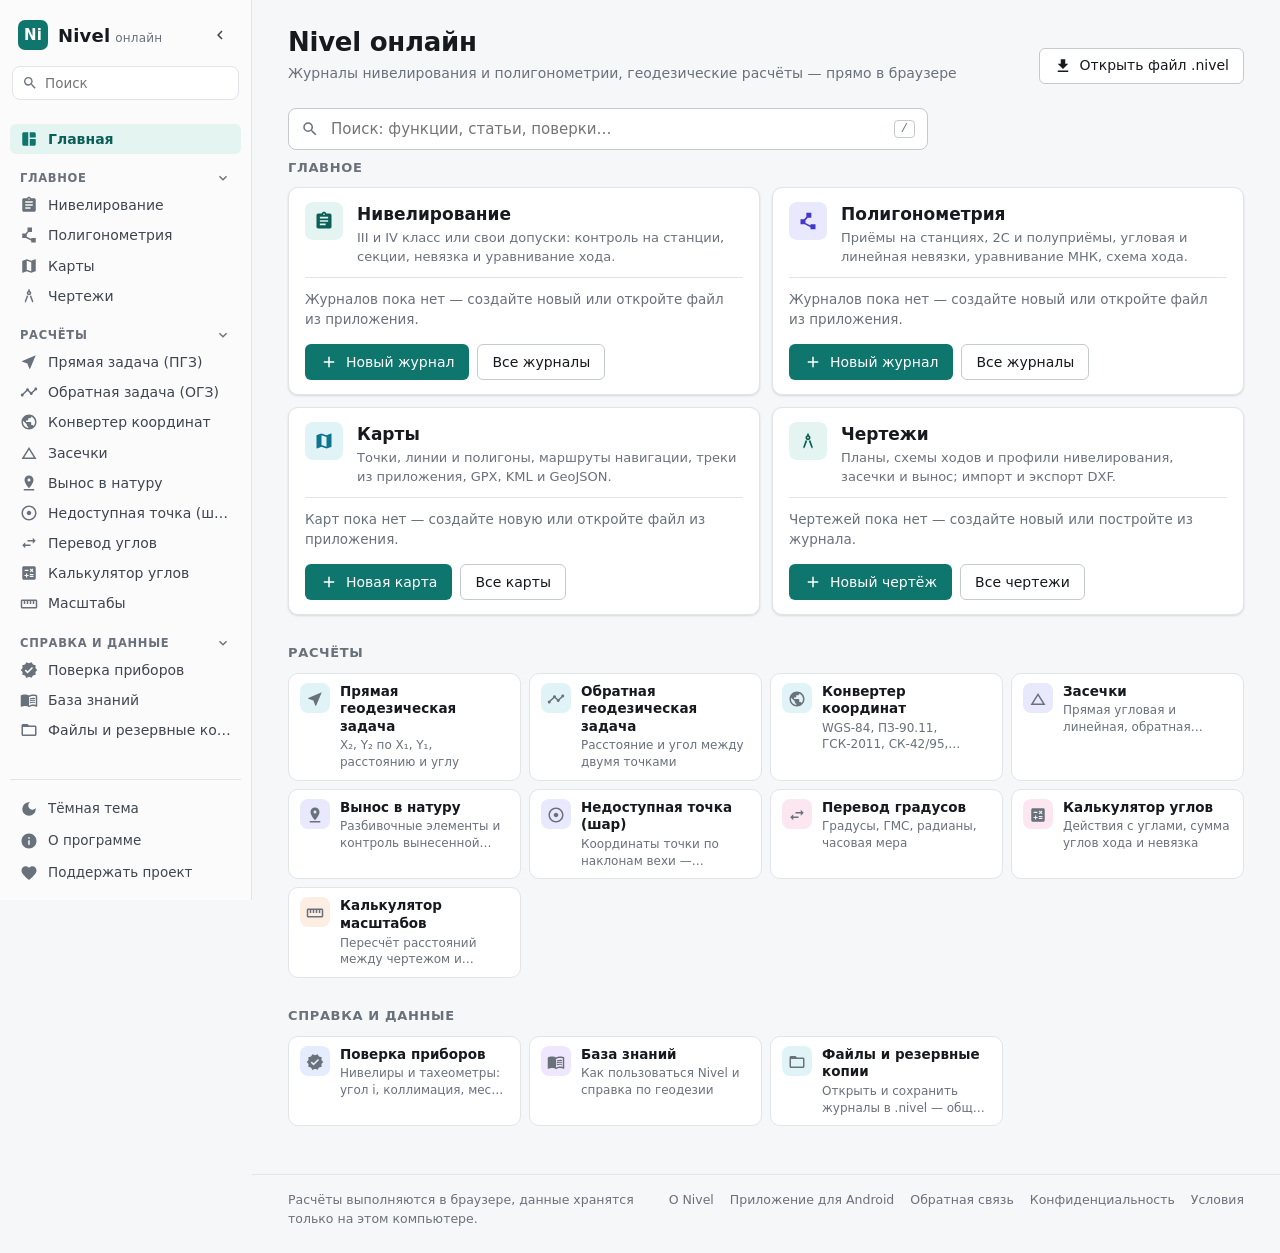
==== commit 92b16230: "Сайт: обновление кэша через версионные адреса JS и CSS" ====
--- a/app/index.html
+++ b/app/index.html
@@ -8,13 +8,13 @@
 <meta name="theme-color" content="#F6F7F9" media="(prefers-color-scheme: light)">
 <meta name="theme-color" content="#111418" media="(prefers-color-scheme: dark)">
 <link rel="icon" href="../assets/favicon.svg" type="image/svg+xml">
-<link rel="stylesheet" href="../assets/nivel.css">
-<link rel="stylesheet" href="app.css">
+<link rel="stylesheet" href="../assets/nivel.b57028dcf6f566476f2224c1.css">
+<link rel="stylesheet" href="app.06d8a177988ca1c2102cb436.css">
 <script>try{var t=localStorage.getItem("nivel.theme");if(t==="light"||t==="dark")document.documentElement.setAttribute("data-theme",t)}catch(e){}</script>
 </head>
 <body>
 <div id="app"><main class="page"><p class="muted" style="padding:40px 0;text-align:center">Загрузка…</p></main></div>
 <noscript><p style="padding:24px">Для онлайн-версии Nivel нужен JavaScript.</p></noscript>
-<script type="module" src="js/nivel-web.mjs"></script>
+<script type="module" src="js/38994e6ecac39f2abedd66ec/nivel-web.mjs"></script>
 </body>
 </html>
--- a/assets/nivel.b57028dcf6f566476f2224c1.css
+++ b/assets/nivel.b57028dcf6f566476f2224c1.css
@@ -0,0 +1,180 @@
+/*
+ * Общая тема сайта Nivel (лендинг + онлайн-версия). Не копирует мобильное приложение: сдержанная «настольная»
+ * палитра, тонкие рамки вместо цветных плашек, один фирменный акцент (бирюзовый Nivel).
+ * Тема по умолчанию — как в системе; выбор пользователя — атрибут data-theme на <html>.
+ */
+:root {
+  color-scheme: light;
+  --bg: #F6F7F9;
+  --on-bg: #16191D;
+  --surface: #FFFFFF;
+  --surface-2: #F1F3F5;
+  --surface-variant: #E9ECEF;
+  --on-surface-variant: #3F464E;
+  --muted: #69717B;
+  --outline: #C5CAD1;
+  --outline-soft: #E1E4E8;
+  --sidebar: #FBFBFC;
+
+  --primary: #0F766E;
+  --primary-hover: #0B5F58;
+  --on-primary: #FFFFFF;
+  --primary-soft: #E3F4F1;
+  --on-primary-soft: #0B5F58;
+  --primary-container: var(--primary-soft);
+  --on-primary-container: var(--on-primary-soft);
+  --secondary: #2563EB;
+  --secondary-container: #E4ECFD;
+  --on-secondary-container: #1D4ED8;
+  --tertiary: #7C3AED;
+  --tertiary-container: #EFE7FD;
+  --on-tertiary-container: #6D28D9;
+  --error: #C62828;
+  --error-container: #FDECEC;
+  --on-error-container: #8E1B1B;
+  --ok: #15803D;
+  --warn: #B45309;
+
+  --orange: #FDEEE3; --on-orange: #C2410C;
+  --pink: #FCE7F1; --on-pink: #BE185D;
+  --cyan: #E0F4F8; --on-cyan: #0E7490;
+  --indigo: #E8E9FD; --on-indigo: #4338CA;
+
+  --radius-s: 6px;
+  --radius-m: 8px;
+  --radius-l: 10px;
+  --radius-xl: 14px;
+  --shadow: 0 1px 2px rgb(16 24 40 / .06), 0 1px 3px rgb(16 24 40 / .08);
+  --shadow-lg: 0 12px 32px rgb(16 24 40 / .14), 0 2px 6px rgb(16 24 40 / .08);
+  --font: "Segoe UI Variable Text", "Segoe UI", system-ui, -apple-system, "Roboto", "Helvetica Neue", Arial, sans-serif;
+  --mono: "Cascadia Mono", "JetBrains Mono", "SF Mono", ui-monospace, Consolas, "Roboto Mono", monospace;
+}
+
+@media (prefers-color-scheme: dark) {
+  :root:not([data-theme="light"]) {
+    color-scheme: dark;
+    --bg: #111418;
+    --on-bg: #E6E8EB;
+    --surface: #181C21;
+    --surface-2: #1F242A;
+    --surface-variant: #262C33;
+    --on-surface-variant: #C2C8CF;
+    --muted: #8D96A0;
+    --outline: #3D4550;
+    --outline-soft: #2A3038;
+    --sidebar: #14181C;
+    --primary: #2DD4BF;
+    --primary-hover: #5EEAD4;
+    --on-primary: #04211E;
+    --primary-soft: #12302D;
+    --on-primary-soft: #7EE8D8;
+    --secondary: #7AA7FF;
+    --secondary-container: #1A2742;
+    --on-secondary-container: #A9C4FF;
+    --tertiary: #B79CFF;
+    --tertiary-container: #271E3D;
+    --on-tertiary-container: #CDB8FF;
+    --error: #FF8A80;
+    --error-container: #3A1A1A;
+    --on-error-container: #FFC9C4;
+    --ok: #4ADE80;
+    --warn: #FBBF24;
+    --orange: #33231A; --on-orange: #FDBA8C;
+    --pink: #351A27; --on-pink: #F9A8D4;
+    --cyan: #13292F; --on-cyan: #7DD3E6;
+    --indigo: #1F2140; --on-indigo: #A5B4FC;
+    --shadow: 0 1px 2px rgb(0 0 0 / .4);
+    --shadow-lg: 0 16px 40px rgb(0 0 0 / .5);
+  }
+}
+:root[data-theme="dark"] {
+  color-scheme: dark;
+  --bg: #111418;
+  --on-bg: #E6E8EB;
+  --surface: #181C21;
+  --surface-2: #1F242A;
+  --surface-variant: #262C33;
+  --on-surface-variant: #C2C8CF;
+  --muted: #8D96A0;
+  --outline: #3D4550;
+  --outline-soft: #2A3038;
+  --sidebar: #14181C;
+  --primary: #2DD4BF;
+  --primary-hover: #5EEAD4;
+  --on-primary: #04211E;
+  --primary-soft: #12302D;
+  --on-primary-soft: #7EE8D8;
+  --secondary: #7AA7FF;
+  --secondary-container: #1A2742;
+  --on-secondary-container: #A9C4FF;
+  --tertiary: #B79CFF;
+  --tertiary-container: #271E3D;
+  --on-tertiary-container: #CDB8FF;
+  --error: #FF8A80;
+  --error-container: #3A1A1A;
+  --on-error-container: #FFC9C4;
+  --ok: #4ADE80;
+  --warn: #FBBF24;
+  --orange: #33231A; --on-orange: #FDBA8C;
+  --pink: #351A27; --on-pink: #F9A8D4;
+  --cyan: #13292F; --on-cyan: #7DD3E6;
+  --indigo: #1F2140; --on-indigo: #A5B4FC;
+  --shadow: 0 1px 2px rgb(0 0 0 / .4);
+  --shadow-lg: 0 16px 40px rgb(0 0 0 / .5);
+}
+
+* { box-sizing: border-box; }
+html { -webkit-text-size-adjust: 100%; }
+body {
+  margin: 0;
+  background: var(--bg);
+  color: var(--on-bg);
+  font: 15px/1.5 var(--font);
+  -webkit-font-smoothing: antialiased;
+}
+a { color: var(--primary); text-decoration: none; }
+a:hover { text-decoration: underline; }
+h1, h2, h3, h4 { line-height: 1.25; margin: 0; font-weight: 600; }
+p { margin: 0 0 .75em; }
+code, .mono { font-family: var(--mono); }
+img { max-width: 100%; }
+::selection { background: color-mix(in srgb, var(--primary) 28%, transparent); }
+:focus-visible { outline: 2px solid var(--primary); outline-offset: 2px; }
+
+.icon { width: 20px; height: 20px; fill: currentColor; flex: none; display: inline-block; vertical-align: middle; }
+.icon.s { width: 18px; height: 18px; }
+.icon.l { width: 28px; height: 28px; }
+
+/* ---------- логотип ---------- */
+.logo { display: inline-flex; align-items: center; gap: 10px; color: var(--on-bg); font-size: 18px; font-weight: 600; letter-spacing: .01em; }
+.logo:hover { text-decoration: none; }
+.logo-badge {
+  width: 30px; height: 30px; border-radius: 7px; background: var(--primary);
+  color: var(--on-primary); display: grid; place-items: center; font-weight: 700; font-size: 15px;
+}
+
+/* ---------- кнопки ---------- */
+.btn {
+  display: inline-flex; align-items: center; justify-content: center; gap: 8px;
+  min-height: 36px; padding: 6px 14px; border-radius: var(--radius-s); border: 1px solid transparent;
+  font: 500 14px/1.2 var(--font); cursor: pointer; text-decoration: none !important; white-space: nowrap;
+  background: var(--primary); color: var(--on-primary); transition: background .12s, border-color .12s, color .12s;
+}
+.btn:hover { background: var(--primary-hover); }
+.btn:disabled { opacity: .45; cursor: default; }
+.btn.tonal { background: var(--surface); color: var(--on-bg); border-color: var(--outline); }
+.btn.tonal:hover { background: var(--surface-2); }
+.btn.outline { background: transparent; color: var(--primary); border-color: var(--outline); }
+.btn.outline:hover { background: var(--primary-soft); }
+.btn.text { background: transparent; color: var(--primary); padding: 6px 10px; }
+.btn.text:hover { background: var(--primary-soft); }
+.btn.danger { background: var(--error); color: #fff; }
+.btn.danger:hover { filter: brightness(.92); }
+.btn.small { min-height: 30px; padding: 3px 10px; font-size: 13px; }
+.btn.large { min-height: 44px; padding: 10px 20px; font-size: 15px; }
+.icon-btn {
+  width: 34px; height: 34px; border-radius: var(--radius-s); border: 0; background: transparent; color: var(--on-surface-variant);
+  display: inline-grid; place-items: center; cursor: pointer; flex: none;
+}
+.icon-btn:hover { background: var(--surface-variant); color: var(--on-bg); }
+.support-btn .icon { color: #E25C5C; }
--- a/app/app.06d8a177988ca1c2102cb436.css
+++ b/app/app.06d8a177988ca1c2102cb436.css
@@ -0,0 +1,733 @@
+/* Онлайн-версия Nivel: настольная раскладка (боковое меню + рабочая область). Цвета — из ../assets/nivel.css. */
+
+body { min-height: 100vh; }
+#app { min-height: 100vh; display: grid; grid-template-columns: 252px minmax(0, 1fr); }
+
+/* ---------- боковое меню ---------- */
+.sidebar {
+  position: sticky; top: 0; height: 100vh; overflow-y: auto; background: var(--sidebar);
+  border-right: 1px solid var(--outline-soft); display: flex; flex-direction: column; padding: 14px 10px 12px; z-index: 30;
+}
+.sidebar-top { display: flex; align-items: center; justify-content: space-between; gap: 6px; padding: 4px 4px 14px 8px; }
+.sidebar-top .logo { padding: 0; min-width: 0; }
+.sidebar .logo small { font-size: 12px; font-weight: 500; color: var(--muted); margin-left: 5px; }
+.scrim:focus { outline: none; }
+.nav-group { margin-top: 14px; }
+.nav-group > .h {
+  display: flex; align-items: center; gap: 6px; width: 100%; font-size: 11.5px; font-weight: 600; letter-spacing: .06em; text-transform: uppercase;
+  color: var(--muted); padding: 2px 10px 4px; background: transparent; border: 0; font-family: var(--font); text-align: left; cursor: pointer;
+  border-radius: var(--radius-s); white-space: nowrap; overflow: hidden; max-height: 28px;
+  transition: opacity .2s, max-height .25s ease, padding .25s ease, color .15s;
+}
+.nav-group > .h:hover { color: var(--on-bg); }
+.nav-group > .h span { flex: 1; }
+.nav-group > .h .icon { width: 16px; height: 16px; transition: transform .25s ease; }
+.nav-group.shut > .h .icon { transform: rotate(-90deg); }
+.nav-group.shut.has-on > .h span::after { content: ""; display: inline-block; width: 6px; height: 6px; border-radius: 50%; background: var(--primary); margin-left: 8px; vertical-align: middle; }
+.nav-group > .h.static { cursor: default; }
+.nav-group > .h.static:hover { color: var(--muted); }
+.nav-group > .h.static .icon { color: var(--warn); transform: none; }
+/* сворачивание группы: высота плавно 1fr → 0fr */
+.nav-items { display: grid; grid-template-rows: 1fr; transition: grid-template-rows .28s ease, opacity .2s ease; }
+.nav-items-in { overflow: hidden; min-height: 0; }
+.nav-group.shut > .nav-items { grid-template-rows: 0fr; opacity: 0; }
+
+.nav-row { position: relative; display: flex; align-items: center; }
+.nav-row .nav-item { flex: 1; min-width: 0; }
+.nav-item {
+  display: flex; align-items: center; gap: 10px; padding: 6px 10px; border-radius: var(--radius-s); color: var(--on-surface-variant);
+  font-size: 14px; text-decoration: none !important; position: relative; line-height: 1.3; white-space: nowrap; overflow: hidden;
+  transition: background .15s, color .15s;
+}
+.nav-item span { transition: opacity .2s; overflow: hidden; text-overflow: ellipsis; }
+.nav-item .icon { width: 18px; height: 18px; color: var(--muted); flex: none; transition: color .15s, transform .15s; }
+.nav-item:hover .icon { transform: scale(1.1); }
+.nav-item:hover { background: var(--surface-variant); color: var(--on-bg); }
+.nav-item.on { background: var(--primary-soft); color: var(--on-primary-soft); font-weight: 600; }
+.nav-item.on .icon { color: var(--primary); }
+.nav-item .cnt { transition: opacity .15s; }
+.nav-toggle .icon { transition: transform .3s ease; }
+#app:not(.collapsed) .nav-toggle .icon { transform: rotate(180deg); }
+.nav-item .cnt { margin-left: auto; font-size: 12px; color: var(--muted); font-weight: 500; }
+.sidebar-foot { margin-top: auto; padding-top: 14px; border-top: 1px solid var(--outline-soft); display: flex; flex-direction: column; gap: 2px; }
+.sidebar-foot .nav-item { font-size: 13.5px; cursor: pointer; border: 0; background: transparent; font-family: var(--font); text-align: left; width: 100%; }
+.sidebar-foot .hint { font-size: 11.5px; color: var(--muted); padding: 8px 10px 0; line-height: 1.4; }
+
+/* свёрнутое меню — узкая полоса со значками (ширина и подписи меняются плавно) */
+@media (min-width: 961px) {
+  #app { transition: grid-template-columns .28s ease; }
+  .sidebar { overflow-x: hidden; }
+  #app.collapsed { grid-template-columns: 60px minmax(0, 1fr); }
+  #app.collapsed .sidebar-top { flex-direction: column; padding: 4px 0 10px; gap: 10px; }
+  #app.collapsed .logo-text, #app.collapsed .nav-item span { opacity: 0; }
+  #app.collapsed .logo-text { display: none; }
+  #app.collapsed .nav-group > .h { opacity: 0; max-height: 0; padding-top: 0; padding-bottom: 0; pointer-events: none; }
+  #app.collapsed .nav-group { margin-top: 8px; padding-top: 8px; border-top: 1px solid var(--outline-soft); }
+  #app.collapsed .nav-group:first-child, #app.collapsed .sidebar-top + .nav-group { border-top: 0; padding-top: 0; }
+  /* в узкой полосе группы всегда раскрыты */
+  #app.collapsed .nav-group.shut > .nav-items { grid-template-rows: 1fr; opacity: 1; }
+  #app.collapsed .sb-search { display: none; }
+  #app.collapsed .nav-item .cnt { display: none; }
+}
+@media (max-width: 960px) { .nav-toggle { display: none; } }
+
+/* ---------- рабочая область ---------- */
+.content { min-width: 0; display: flex; flex-direction: column; }
+.mobilebar { display: none; }
+.pagehead { max-width: 1240px; width: 100%; margin: 0 auto; padding: 26px 36px 6px; display: flex; align-items: flex-end; gap: 16px; }
+.pagehead .titles { flex: 1; min-width: 0; }
+.crumbs { font-size: 13px; color: var(--muted); margin-bottom: 6px; display: flex; gap: 6px; flex-wrap: wrap; align-items: center; }
+.crumbs a { color: var(--muted); }
+.crumbs a:hover { color: var(--primary); }
+.crumbs .sep { opacity: .6; }
+.pagehead h1 { font-size: 26px; font-weight: 600; letter-spacing: -.01em; }
+.pagehead .title-row { display: flex; align-items: center; gap: 4px; }
+.pagehead .title-row .icon-btn { width: 30px; height: 30px; flex: none; }
+.pagehead .sub { color: var(--muted); font-size: 14px; margin-top: 4px; }
+.pagehead .actions { display: flex; align-items: center; gap: 6px; flex-wrap: wrap; justify-content: flex-end; }
+
+main.page { width: 100%; max-width: 1240px; margin: 0 auto; padding: 18px 36px 48px; flex: 1; }
+main.page.narrow, .pagehead.narrow { max-width: 1040px; }
+
+.section-title { font-size: 13px; font-weight: 600; color: var(--muted); margin: 28px 0 10px; text-transform: uppercase; letter-spacing: .05em; }
+.section-title:first-child { margin-top: 4px; }
+.muted { color: var(--muted); }
+.small { font-size: 13px; }
+.center { text-align: center; }
+.row { display: flex; gap: 8px; align-items: center; flex-wrap: wrap; }
+.grow { flex: 1; min-width: 0; }
+.stack { display: flex; flex-direction: column; gap: 12px; }
+.grid2 { display: grid; grid-template-columns: repeat(2, minmax(0, 1fr)); gap: 12px; }
+.grid3 { display: grid; grid-template-columns: repeat(3, minmax(0, 1fr)); gap: 12px; }
+.cols { display: grid; grid-template-columns: minmax(0, 1fr) minmax(0, 1fr); gap: 20px; align-items: start; }
+.cols.form { grid-template-columns: minmax(320px, 460px) minmax(0, 1fr); }
+.cols > .sticky { position: sticky; top: 16px; }
+.cols > .sticky:empty::before {
+  content: "Результат появится здесь, когда будут заполнены исходные данные"; display: block; padding: 48px 24px; text-align: center;
+  color: var(--muted); font-size: 14px; border: 1px dashed var(--outline); border-radius: var(--radius-l);
+}
+@media (max-width: 1100px) { .cols > .sticky:empty::before { display: none; } .cols, .cols.form { grid-template-columns: minmax(0, 1fr); } .cols > .sticky { position: static; } }
+
+/* ---------- карточки ---------- */
+.card { background: var(--surface); border: 1px solid var(--outline-soft); border-radius: var(--radius-l); padding: 18px 20px; box-shadow: var(--shadow); }
+.card.variant { background: var(--surface-2); box-shadow: none; }
+.card h2 { font-size: 15px; font-weight: 600; margin-bottom: 14px; display: flex; align-items: center; gap: 8px; }
+.card h2 .grow { font-weight: 600; }
+.card h3 { font-size: 14px; font-weight: 600; margin: 16px 0 8px; }
+.card + .card { margin-top: 14px; }
+.cols > .card + .card, .stack > .card + .card, .grid2 > .card + .card, .workspaces > .card + .card { margin-top: 0; }
+.card.ok-card { border-color: color-mix(in srgb, var(--ok) 50%, var(--outline-soft)); }
+.card.bad-card { border-color: color-mix(in srgb, var(--error) 55%, var(--outline-soft)); }
+
+/* ---------- плитки и строки разделов ---------- */
+.acc-teal { background: var(--primary-soft); color: var(--on-primary-soft); }
+.acc-blue { background: var(--secondary-container); color: var(--on-secondary-container); }
+.acc-violet { background: var(--tertiary-container); color: var(--on-tertiary-container); }
+.acc-orange { background: var(--orange); color: var(--on-orange); }
+.acc-pink { background: var(--pink); color: var(--on-pink); }
+.acc-cyan { background: var(--cyan); color: var(--on-cyan); }
+.acc-indigo { background: var(--indigo); color: var(--on-indigo); }
+
+/* главная: рабочие разделы */
+.workspaces { display: grid; grid-template-columns: repeat(2, minmax(0, 1fr)); gap: 16px; }
+.ws { display: flex; flex-direction: column; gap: 14px; }
+.ws-head { display: flex; gap: 14px; align-items: flex-start; }
+.ws-head .ico { width: 44px; height: 44px; border-radius: var(--radius-m); display: grid; place-items: center; flex: none; }
+.ws-head .t { font-size: 17px; font-weight: 600; }
+.ws-head .s { color: var(--muted); font-size: 13.5px; }
+.ws-recent { border-top: 1px solid var(--outline-soft); padding-top: 10px; display: flex; flex-direction: column; min-height: 96px; }
+.ws-recent a { display: flex; gap: 10px; align-items: baseline; padding: 5px 6px; margin: 0 -6px; border-radius: var(--radius-s); color: var(--on-bg); font-size: 14px; text-decoration: none; }
+.ws-recent a:hover { background: var(--surface-2); }
+.ws-recent a .d { margin-left: auto; color: var(--muted); font-size: 12.5px; white-space: nowrap; }
+.ws-recent .none { color: var(--muted); font-size: 13.5px; padding: 5px 0; }
+@media (max-width: 900px) { .workspaces { grid-template-columns: minmax(0, 1fr); } }
+
+.tiles { display: grid; grid-template-columns: repeat(auto-fill, minmax(240px, 1fr)); gap: 12px; }
+.tile {
+  background: var(--surface); border: 1px solid var(--outline-soft); border-radius: var(--radius-l); padding: 14px 16px;
+  display: flex; gap: 12px; align-items: flex-start; color: var(--on-bg); text-decoration: none !important;
+  transition: border-color .12s, box-shadow .12s;
+}
+.tile:hover { border-color: var(--outline); box-shadow: var(--shadow); }
+.tile .ico { width: 36px; height: 36px; border-radius: var(--radius-m); display: grid; place-items: center; flex: none; }
+.tile .t { font-size: 14.5px; font-weight: 600; line-height: 1.3; }
+.tile .s { color: var(--muted); font-size: 13px; line-height: 1.4; margin-top: 2px; }
+
+/* строки списка (функции, журналы, статьи) */
+.list-row {
+  display: flex; align-items: center; gap: 14px; padding: 11px 14px; background: var(--surface);
+  border: 1px solid var(--outline-soft); border-radius: var(--radius-l); color: var(--on-bg); text-decoration: none !important; cursor: pointer;
+  transition: border-color .12s, box-shadow .12s; width: 100%; text-align: left; font: inherit;
+}
+.list-row + .list-row { margin-top: 8px; }
+.list-row:hover { border-color: var(--outline); box-shadow: var(--shadow); }
+.list-row .ico { width: 38px; height: 38px; border-radius: var(--radius-m); display: grid; place-items: center; flex: none; }
+.list-row .t { font-size: 14.5px; font-weight: 600; }
+.list-row .s { color: var(--muted); font-size: 13px; }
+.list-row .chev { color: var(--muted); margin-left: auto; }
+.list-grid { display: grid; grid-template-columns: repeat(2, minmax(0, 1fr)); gap: 10px; }
+.list-grid .list-row + .list-row { margin-top: 0; }
+@media (max-width: 760px) { .list-grid { grid-template-columns: minmax(0, 1fr); } }
+
+.search {
+  display: flex; align-items: center; gap: 10px; background: var(--surface); border: 1px solid var(--outline);
+  border-radius: var(--radius-m); padding: 0 12px; height: 42px; color: var(--muted); max-width: 640px; margin-bottom: 8px;
+}
+.search:focus-within { border-color: var(--primary); box-shadow: 0 0 0 3px color-mix(in srgb, var(--primary) 18%, transparent); }
+.search input { flex: 1; min-width: 0; background: transparent; border: 0; outline: 0; color: var(--on-bg); font: 15px var(--font); }
+.search kbd { font: 12px var(--mono); color: var(--muted); border: 1px solid var(--outline); border-radius: 4px; padding: 1px 6px; }
+
+/* ---------- поля ввода: подпись над полем ---------- */
+.field { display: grid; grid-template-columns: minmax(0, 1fr); align-content: start; min-width: 0; }
+.field label {
+  grid-row: 1; font-size: 12.5px; font-weight: 500; color: var(--on-surface-variant); margin: 0 0 4px 1px;
+  white-space: nowrap; overflow: hidden; text-overflow: ellipsis;
+}
+.field input, .field select, .field textarea {
+  grid-row: 2; grid-column: 1; width: 100%; min-width: 0; height: 36px; padding: 6px 10px; border-radius: var(--radius-s);
+  border: 1px solid var(--outline); background: var(--surface); color: var(--on-bg); font: 14.5px var(--font); outline: 0;
+  transition: border-color .12s, box-shadow .12s; font-variant-numeric: tabular-nums;
+}
+.field textarea { height: auto; min-height: 90px; resize: vertical; padding: 8px 10px; font-family: var(--mono); font-size: 13.5px; }
+.field select { appearance: none; padding-right: 32px; cursor: pointer; }
+.field select option { background: var(--surface); color: var(--on-bg); }
+.field.has-unit input { padding-right: 34px; }
+.field input:hover, .field select:hover, .field textarea:hover { border-color: color-mix(in srgb, var(--outline) 60%, var(--on-bg)); }
+.field input:focus, .field select:focus, .field textarea:focus { border-color: var(--primary); box-shadow: 0 0 0 3px color-mix(in srgb, var(--primary) 18%, transparent); }
+.field .unit, .field .chev { grid-row: 2; grid-column: 1; justify-self: end; align-self: center; margin-right: 10px; pointer-events: none; color: var(--muted); font-size: 14px; }
+.field .chev { margin-right: 8px; display: flex; }
+.field.error input { border-color: var(--error); }
+.field.error label { color: var(--error); }
+.field.warn input { border-color: var(--warn); }
+.field-hint { font-size: 12px; color: var(--muted); margin: 3px 1px 0; }
+.field-hint.error { color: var(--error); }
+.fields { display: grid; gap: 10px 12px; }
+.fields.c2 { grid-template-columns: repeat(2, minmax(0, 1fr)); }
+.fields.c3 { grid-template-columns: repeat(3, minmax(0, 1fr)); }
+.fields.c4 { grid-template-columns: repeat(4, minmax(0, 1fr)); }
+@media (max-width: 520px) { .fields.c4 { grid-template-columns: repeat(2, minmax(0, 1fr)); } }
+
+.angle-head { flex-wrap: nowrap; }
+.angle-head .lbl { font-size: 12.5px; font-weight: 500; color: var(--on-surface-variant); }
+.angle-dec .field label { display: none; }
+.check { display: flex; align-items: center; gap: 9px; cursor: pointer; padding: 4px 0; user-select: none; font-size: 14px; }
+.check input { width: 16px; height: 16px; accent-color: var(--primary); }
+
+/* ---------- переключатели ---------- */
+.chips { display: flex; flex-wrap: wrap; gap: 6px; }
+.chip {
+  display: inline-flex; align-items: center; gap: 6px; height: 28px; padding: 0 11px; border-radius: 999px;
+  border: 1px solid var(--outline); background: var(--surface); color: var(--on-surface-variant); font: 500 13px var(--font); cursor: pointer;
+}
+.chip:hover { background: var(--surface-2); }
+.chip.on { background: var(--primary-soft); border-color: color-mix(in srgb, var(--primary) 45%, transparent); color: var(--on-primary-soft); }
+.seg {
+  display: inline-flex; gap: 2px; background: var(--surface-variant); padding: 3px; border-radius: var(--radius-m); flex-wrap: wrap; max-width: 100%;
+}
+.seg button {
+  flex: 1 1 auto; min-height: 30px; padding: 4px 14px; border: 0; background: transparent; color: var(--on-surface-variant);
+  font: 500 13.5px var(--font); cursor: pointer; border-radius: var(--radius-s); white-space: nowrap;
+}
+.seg button:hover { color: var(--on-bg); }
+.seg button.on { background: var(--surface); color: var(--on-bg); box-shadow: var(--shadow); }
+.tabs { display: flex; gap: 2px; border-bottom: 1px solid var(--outline-soft); margin-bottom: 16px; overflow-x: auto; }
+.tabs button {
+  border: 0; background: transparent; color: var(--muted); font: 500 14px var(--font); padding: 10px 14px; cursor: pointer;
+  border-bottom: 2px solid transparent; margin-bottom: -1px; white-space: nowrap;
+}
+.tabs button:hover { color: var(--on-bg); }
+.tabs button.on { color: var(--primary); border-bottom-color: var(--primary); }
+
+/* ---------- результаты ---------- */
+.result {
+  background: var(--surface); border: 1px solid color-mix(in srgb, var(--primary) 40%, var(--outline-soft));
+  border-left: 3px solid var(--primary); border-radius: var(--radius-l); padding: 16px 20px; box-shadow: var(--shadow);
+}
+.result h2 { font-size: 13px; font-weight: 600; color: var(--primary); margin-bottom: 10px; display: flex; align-items: center; gap: 8px; text-transform: uppercase; letter-spacing: .05em; }
+.result .big { font-size: 22px; font-weight: 500; font-family: var(--mono); }
+.kv { display: grid; grid-template-columns: minmax(0, 1fr) auto; gap: 5px 20px; align-items: baseline; font-size: 14.5px; }
+.kv > .k { color: var(--on-surface-variant); }
+.kv > .v { font-family: var(--mono); text-align: right; font-size: 14px; }
+.kv > .v.copy { cursor: copy; border-radius: 4px; padding: 0 4px; margin-right: -4px; }
+.kv > .v.copy:hover { background: var(--surface-2); }
+.kv > .sep { grid-column: 1 / -1; border-top: 1px solid var(--outline-soft); margin: 5px 0; }
+.status { display: flex; gap: 8px; align-items: flex-start; padding: 3px 0; font-size: 14px; }
+.status .icon { margin-top: 1px; }
+.status.ok .icon { color: var(--ok); }
+.status.bad .icon { color: var(--error); }
+.status.warn .icon { color: var(--warn); }
+.badge { display: inline-flex; align-items: center; gap: 4px; font-size: 12px; font-weight: 600; padding: 1px 8px; border-radius: 999px; background: var(--surface-variant); color: var(--on-surface-variant); }
+.badge.ok { background: color-mix(in srgb, var(--ok) 14%, transparent); color: var(--ok); }
+.badge.bad { background: color-mix(in srgb, var(--error) 14%, transparent); color: var(--error); }
+.badge.warn { background: color-mix(in srgb, var(--warn) 16%, transparent); color: var(--warn); }
+.note { background: var(--surface-2); border: 1px solid var(--outline-soft); border-radius: var(--radius-m); padding: 10px 14px; font-size: 13.5px; color: var(--on-surface-variant); }
+.backup-banner { display: flex; align-items: center; gap: 10px; flex-wrap: wrap; max-width: 1240px; width: 100%; margin: 12px auto 0; padding: 10px 36px; box-sizing: border-box; background: var(--surface-2); border-bottom: 1px solid var(--outline-soft); font-size: 13.5px; color: var(--on-surface-variant); }
+.backup-banner .grow { flex: 1; min-width: 240px; }
+@media (max-width: 760px) { .backup-banner { padding: 10px 16px; } }
+.note.bad { background: var(--error-container); border-color: color-mix(in srgb, var(--error) 30%, transparent); color: var(--on-error-container); }
+
+/* ---------- таблицы ---------- */
+.table-wrap { overflow: auto; border-radius: var(--radius-m); border: 1px solid var(--outline-soft); background: var(--surface); }
+table.t { border-collapse: collapse; width: 100%; font-size: 13.5px; }
+table.t th, table.t td { padding: 6px 10px; border-bottom: 1px solid var(--outline-soft); text-align: right; white-space: nowrap; }
+table.t th { background: var(--surface-2); font-weight: 600; font-size: 12.5px; color: var(--on-surface-variant); position: sticky; top: 0; z-index: 1; }
+table.t td.l, table.t th.l { text-align: left; }
+table.t td { font-family: var(--mono); font-size: 13px; font-variant-numeric: tabular-nums; }
+table.t td.l { font-family: var(--font); font-size: 13.5px; }
+table.t tbody tr:nth-child(even) td { background: color-mix(in srgb, var(--surface-2) 45%, transparent); }
+table.t tr:last-child td { border-bottom: 0; }
+table.t tr.total td { font-weight: 700; background: var(--surface-2); }
+table.t tr.clickable { cursor: pointer; }
+table.t tr.clickable:hover td { background: var(--primary-soft); }
+table.t td.bad { color: var(--error); }
+table.t td.ok { color: var(--ok); }
+
+/* ---------- схемы ---------- */
+.sketch { width: 100%; background: var(--surface-2); border: 1px solid var(--outline-soft); border-radius: var(--radius-m); display: block; }
+.sketch text { font-family: var(--font); }
+.svg-box { background: #fff; border: 1px solid var(--outline-soft); border-radius: var(--radius-m); overflow: auto; }
+.svg-box svg { display: block; width: 100%; height: auto; }
+
+/* ---------- схемы поверок (VerificationSchemes) ---------- */
+.steps-grid { display: grid; grid-template-columns: minmax(0, 1fr) minmax(0, 1fr); gap: 20px; align-items: center; }
+@media (max-width: 860px) { .steps-grid { grid-template-columns: minmax(0, 1fr); } }
+.scheme { background: var(--surface-2); border: 1px solid var(--outline-soft); border-radius: var(--radius-m); padding: 10px 14px; }
+.scheme.small { max-width: 520px; }
+.vs { display: block; width: 100%; height: auto; font-family: var(--font); }
+.vs .vs-ink { stroke: var(--muted); }
+.vs .vs-strong { stroke: var(--on-bg); }
+.vs .vs-accent { stroke: var(--primary); }
+.vs .vs-red { stroke: var(--error); }
+.vs .vs-fill { fill: var(--surface); }
+.vs .vs-strong-fill { fill: var(--on-bg); opacity: .75; }
+.vs .vs-accent-fill { fill: var(--primary); }
+.vs .vs-red-fill { fill: var(--error); opacity: .75; }
+.vs .soft { opacity: .5; }
+.vs .vs-ink-text { fill: var(--on-surface-variant); }
+.vs .vs-strong-text { fill: var(--on-bg); }
+.vs .vs-accent-text { fill: var(--primary); }
+.vs .vs-red-text { fill: var(--error); }
+
+/* ---------- карта ---------- */
+main.page.full { max-width: none; padding: 0; }
+.pagehead.full { max-width: none; padding: 14px 20px 10px; border-bottom: 1px solid var(--outline-soft); }
+.pagehead.full h1 { font-size: 20px; }
+.pagehead.full .crumbs { margin-bottom: 2px; }
+.map-shell { display: grid; grid-template-columns: 340px minmax(0, 1fr); min-height: 480px; }
+.map-shell.has-props { grid-template-columns: 340px minmax(0, 1fr) 360px; }
+.map-panel { border-right: 1px solid var(--outline-soft); background: var(--surface); overflow-y: auto; display: flex; flex-direction: column; min-height: 0; }
+.map-panel-head { padding: 12px 14px 6px; display: flex; flex-direction: column; gap: 6px; position: sticky; top: 0; background: var(--surface); z-index: 2; }
+.map-panel-head .search { height: 34px; max-width: none; margin: 0; }
+.map-list { padding: 0 8px 16px; }
+.map-sec { margin-top: 8px; }
+.map-sec-head { display: flex; align-items: center; gap: 6px; padding: 4px 6px; font-size: 12px; font-weight: 600; letter-spacing: .04em; text-transform: uppercase; color: var(--muted); }
+.map-sec-head .icon-btn { width: 28px; height: 28px; }
+.map-empty { font-size: 12.5px; color: var(--muted); padding: 2px 8px 6px; }
+.map-item { display: flex; gap: 10px; align-items: center; padding: 6px 8px; border-radius: var(--radius-s); cursor: pointer; }
+.map-item:hover { background: var(--surface-2); }
+.map-item.on { background: var(--primary-soft); }
+.map-item .t { font-size: 13.5px; font-weight: 500; line-height: 1.3; }
+.map-item .s { font-size: 12px; color: var(--muted); }
+.map-sw { width: 16px; display: grid; place-items: center; flex: none; }
+.map-sw .dot { width: 12px; height: 12px; border-radius: 50%; border: 2px solid #fff; box-shadow: 0 0 0 1px rgb(0 0 0 / .25); }
+.map-sw .bar { width: 16px; height: 4px; border-radius: 2px; }
+.map-props { border-left: 1px solid var(--outline-soft); background: var(--surface); overflow-y: auto; min-height: 0; padding: 14px 16px 20px; }
+.map-props-head { display: flex; align-items: center; gap: 8px; font-weight: 600; margin-bottom: 12px; padding-bottom: 10px; border-bottom: 1px solid var(--outline-soft); color: var(--primary); }
+.map-props-head .icon-btn { width: 28px; height: 28px; }
+.map-props .table-wrap { max-height: 260px; }
+.map-props table.t th, .map-props table.t td { padding: 5px 6px; font-size: 12.5px; }
+.map-props .kv { grid-template-columns: max-content minmax(0, 1fr); font-size: 13.5px; }
+.map-props .kv > .v { white-space: normal; overflow-wrap: anywhere; font-size: 13px; }
+.map-stage { position: relative; min-width: 0; }
+.map-canvas { position: absolute; inset: 0; background: var(--surface-2); }
+.map-canvas.drawing { cursor: crosshair; }
+.map-tools { position: absolute; top: 12px; left: 56px; z-index: 500; display: flex; gap: 2px; padding: 4px; background: var(--surface); border: 1px solid var(--outline-soft); border-radius: var(--radius-m); box-shadow: var(--shadow); }
+.map-tool { width: 34px; height: 34px; border: 0; border-radius: var(--radius-s); background: transparent; color: var(--on-surface-variant); display: grid; place-items: center; cursor: pointer; }
+.map-tool:hover { background: var(--surface-variant); color: var(--on-bg); }
+.map-tool.on { background: var(--primary); color: var(--on-primary); }
+.map-tools-sep { width: 1px; background: var(--outline-soft); margin: 4px 4px; }
+.map-status { position: absolute; top: 62px; left: 56px; right: 12px; z-index: 500; display: flex; flex-wrap: wrap; align-items: center; gap: 8px; max-width: 760px;
+  padding: 8px 12px; background: var(--surface); border: 1px solid var(--outline-soft); border-radius: var(--radius-m); box-shadow: var(--shadow); font-size: 13.5px; }
+.map-status > span { flex: 1; min-width: 220px; }
+.map-coords { position: absolute; left: 12px; bottom: 12px; z-index: 500; padding: 5px 10px; background: color-mix(in srgb, var(--surface) 92%, transparent);
+  border: 1px solid var(--outline-soft); border-radius: var(--radius-s); font-size: 12.5px; max-width: calc(100% - 220px); }
+.map-pin svg { display: block; overflow: visible; }
+.map-pin.sel svg { filter: drop-shadow(0 0 2px #06B6D4) drop-shadow(0 0 3px #06B6D4); }
+.map-sw .badge { display: block; line-height: 0; }
+.map-sw:has(.badge) { width: 22px; }
+.icon-grid-label { font-size: 12.5px; color: var(--muted); margin-bottom: 6px; }
+.icon-grid { display: grid; grid-template-columns: repeat(auto-fill, minmax(38px, 1fr)); gap: 4px; }
+.icon-cell { border: 2px solid transparent; border-radius: var(--radius-s); background: transparent; padding: 2px; display: grid; place-items: center; cursor: pointer; }
+.icon-cell:hover { background: var(--surface-variant); }
+.icon-cell.on { border-color: var(--primary); background: var(--primary-soft); }
+.icon-cell .icon, .icon-cell span { line-height: 0; display: block; }
+.map-wp-num { display: grid; place-items: center; background: #0891B2; color: #fff; border: 2px solid #fff; border-radius: 50%; font: 700 10px/1 var(--font); box-shadow: 0 1px 3px rgb(0 0 0 / .4); }
+.map-vertex { background: #fff; border: 2px solid #F97316; border-radius: 3px; box-sizing: border-box; cursor: move; }
+.map-vertex.add { border-radius: 50%; border-color: #64748B; color: #475569; font: 700 11px/10px var(--font); text-align: center; cursor: copy; opacity: .85; }
+.leaflet-tooltip.map-label { background: rgb(255 255 255 / .85); border: 0; box-shadow: none; padding: 0 4px; font: 600 12px var(--font); color: #111; }
+.leaflet-tooltip.map-label::before { display: none; }
+.leaflet-container { font-family: var(--font); }
+.map-profile { background: var(--surface); border: 1px solid var(--outline-soft); border-radius: var(--radius-m); padding: 8px 10px; }
+.map-profile svg { width: 100%; height: 110px; display: block; margin-top: 4px; }
+.map-profile .area { fill: color-mix(in srgb, var(--primary) 18%, transparent); stroke: none; }
+.map-profile .line { fill: none; stroke: var(--primary); stroke-width: 1.5; vector-effect: non-scaling-stroke; }
+@media (max-width: 960px) { .map-shell, .map-shell.has-props { grid-template-columns: minmax(0, 1fr); grid-template-rows: 46vh auto; height: auto !important; } .map-panel { order: 2; border-right: 0; } .map-props { order: 3; border-left: 0; } .map-stage { order: 1; min-height: 46vh; } }
+
+/* ---------- окна ---------- */
+.scrim { position: fixed; inset: 0; background: rgb(10 14 20 / .45); z-index: 2000; display: grid; place-items: center; padding: 16px; }
+.dialog {
+  background: var(--surface); border: 1px solid var(--outline-soft); border-radius: var(--radius-xl); padding: 22px 24px;
+  width: min(520px, 100%); max-height: calc(100vh - 32px); overflow: auto; box-shadow: var(--shadow-lg);
+}
+.dialog.wide { width: min(1120px, 100%); }
+.dialog .cols { grid-template-columns: minmax(0, 1.1fr) minmax(0, 1fr); }
+@media (max-width: 860px) { .dialog .cols { grid-template-columns: minmax(0, 1fr); } }
+.dialog h2 { font-size: 18px; font-weight: 600; margin-bottom: 14px; }
+.dialog .buttons { display: flex; justify-content: flex-end; gap: 8px; margin-top: 20px; flex-wrap: wrap; }
+.toast {
+  position: fixed; right: 24px; bottom: 24px; background: var(--on-bg); color: var(--bg);
+  padding: 10px 16px; border-radius: var(--radius-m); z-index: 2100; font-size: 14px; box-shadow: var(--shadow-lg); max-width: calc(100% - 32px);
+}
+
+/* ---------- журналы ---------- */
+.station-card { background: var(--surface); border: 1px solid var(--outline-soft); border-radius: var(--radius-m); padding: 10px 14px; }
+.station-card + .station-card { margin-top: 6px; }
+.station-head { display: flex; align-items: center; gap: 10px; }
+.station-head .num { min-width: 30px; height: 26px; padding: 0 6px; border-radius: var(--radius-s); background: var(--surface-variant); display: grid; place-items: center; font-weight: 600; font-size: 13px; flex: none; }
+.station-head .names { font-weight: 600; font-size: 14px; }
+.station-head .vals { margin-left: auto; font-family: var(--mono); font-size: 13px; text-align: right; }
+.problems { margin: 6px 0 0 40px; font-size: 13px; color: var(--error); }
+.problems div::before { content: "• "; }
+.reading-table { display: grid; grid-template-columns: 120px repeat(2, minmax(0, 1fr)); gap: 8px 12px; align-items: center; }
+.reading-table .h { font-size: 12.5px; font-weight: 600; color: var(--muted); text-align: center; }
+.reading-table .rl { font-size: 13.5px; color: var(--on-surface-variant); }
+.reading-table .field label { display: none; }
+@media (max-width: 480px) { .reading-table { grid-template-columns: 76px repeat(2, minmax(0, 1fr)); } }
+.round-table { display: grid; grid-template-columns: 70px repeat(2, minmax(0, 1fr)); gap: 8px 12px; align-items: center; }
+
+.kb-article { max-width: 780px; }
+.kb-article h2 { font-size: 19px; margin: 26px 0 10px; }
+.kb-article p { color: var(--on-bg); line-height: 1.65; }
+.kb-article ul { padding-left: 22px; margin: 0 0 12px; }
+.kb-article li { margin: 4px 0; line-height: 1.6; }
+.formula { background: var(--surface-2); border: 1px solid var(--outline-soft); border-radius: var(--radius-m); padding: 12px 16px; margin: 10px 0; }
+.formula .ft { font-size: 13px; color: var(--muted); }
+.formula .fx { font-family: "Cambria Math", "STIX Two Math", "Times New Roman", serif; font-size: 20px; margin: 6px 0; display: flex; align-items: center; flex-wrap: wrap; gap: 4px; }
+.formula .frac { display: inline-flex; flex-direction: column; align-items: center; vertical-align: middle; margin: 0 4px; }
+.formula .frac > span:first-child { border-bottom: 1px solid currentColor; padding: 0 4px; }
+.formula .frac > span:last-child { padding: 0 4px; }
+.formula .fd { font-size: 14px; color: var(--on-surface-variant); }
+
+.empty { text-align: center; color: var(--muted); padding: 40px 16px; border: 1px dashed var(--outline); border-radius: var(--radius-l); }
+.empty .icon { width: 40px; height: 40px; opacity: .5; display: block; margin: 0 auto 10px; }
+footer.app-foot { max-width: 1240px; width: 100%; margin: 0 auto; color: var(--muted); font-size: 12.5px; padding: 16px 36px 24px; border-top: 1px solid var(--outline-soft); display: flex; gap: 16px; flex-wrap: wrap; }
+footer.app-foot a { color: var(--muted); }
+footer.app-foot a:hover { color: var(--primary); }
+footer.app-foot .grow { min-width: 200px; }
+.hide { display: none !important; }
+
+/* ---------- узкий экран: меню выезжает ---------- */
+@media (max-width: 960px) {
+  #app { grid-template-columns: minmax(0, 1fr); }
+  .sidebar { position: fixed; left: 0; top: 0; bottom: 0; width: 272px; transform: translateX(-100%); transition: transform .2s; box-shadow: var(--shadow-lg); }
+  body.nav-open .sidebar { transform: none; }
+  body.nav-open::after { content: ""; position: fixed; inset: 0; background: rgb(10 14 20 / .4); z-index: 25; }
+  .mobilebar {
+    display: flex; align-items: center; gap: 8px; position: sticky; top: 0; z-index: 20; padding: 8px 12px;
+    background: color-mix(in srgb, var(--bg) 92%, transparent); backdrop-filter: blur(8px); border-bottom: 1px solid var(--outline-soft);
+  }
+  .mobilebar .logo { font-size: 16px; }
+  .mobilebar .logo-badge { width: 26px; height: 26px; font-size: 13px; }
+  .pagehead { padding: 16px 16px 4px; flex-direction: column; align-items: stretch; gap: 10px; }
+  .pagehead .actions { justify-content: flex-start; }
+  .pagehead h1 { font-size: 22px; }
+  main.page { padding: 12px 16px 40px; }
+  footer.app-foot { padding: 14px 16px 22px; }
+}
+
+@media print {
+  .sidebar, .mobilebar, .pagehead .actions, .no-print, footer.app-foot { display: none !important; }
+  #app { display: block; }
+  body { background: #fff; color: #000; }
+  .card, .result { background: #fff; box-shadow: none; border: 1px solid #ccc; }
+}
+.station-card.editable { cursor: default; }
+.station-card.editable:hover { border-color: var(--outline); }
+.map-props .field textarea { font-family: var(--font); font-size: 14px; }
+
+/* фото точек */
+.photo-thumb { display: block; width: 100%; max-height: 180px; object-fit: cover; border-radius: var(--radius-m); border: 1px solid var(--outline-soft); cursor: zoom-in; margin-bottom: 8px; background: var(--surface-2); min-height: 60px; }
+.photo-thumb.missing { opacity: .3; }
+.photo-full { display: block; max-width: 100%; max-height: calc(100vh - 190px); margin: 0 auto; border-radius: var(--radius-m); }
+
+.kb-scheme { margin: 14px 0; }
+.kb-scheme .scheme { max-width: 560px; }
+.kb-article .kb-scheme p { margin: 8px 2px 0; font-size: 13px; line-height: 1.4; }
+
+/* ---------- Чертежи (САПР) ---------- */
+:root {
+  --cad-bg: #FCFCFA; --cad-ink: #14181c; --cad-yellow: #B88F00; --cad-grid: rgb(0 0 0 / .075); --cad-grid-major: rgb(0 0 0 / .16);
+  --cad-sel: #0F8F82; --cad-preview: #0A84E8; --cad-snap: #F08A00;
+}
+@media (prefers-color-scheme: dark) {
+  :root:not([data-theme="light"]) {
+    --cad-bg: #15181C; --cad-ink: #E9EDF2; --cad-yellow: #FFE04D; --cad-grid: rgb(255 255 255 / .07); --cad-grid-major: rgb(255 255 255 / .15);
+    --cad-sel: #2DD4BF; --cad-preview: #38B6FF; --cad-snap: #FFA21F;
+  }
+}
+:root[data-theme="dark"] {
+  --cad-bg: #15181C; --cad-ink: #E9EDF2; --cad-yellow: #FFE04D; --cad-grid: rgb(255 255 255 / .07); --cad-grid-major: rgb(255 255 255 / .15);
+  --cad-sel: #2DD4BF; --cad-preview: #38B6FF; --cad-snap: #FFA21F;
+}
+
+.cad-loading { padding: 40px; text-align: center; color: var(--muted); }
+.cad-list-bar { display: flex; gap: 10px; align-items: flex-end; margin-bottom: 12px; }
+.cad-list-bar .search { flex: 1; margin: 0; max-width: none; }
+.cad-sort { width: 200px; }
+.cad-kinds { margin-bottom: 14px; }
+.cad-row .icon-btn.fav-on { color: var(--warn); }
+.cad-new-opt { display: flex !important; gap: 14px; justify-content: flex-start !important; text-align: left; height: auto; padding: 12px 14px; }
+.cad-new-opt .t { font-weight: 600; }
+.cad-new-opt .s { font-size: 13px; color: var(--muted); font-weight: 400; }
+
+.cad-ed { display: grid; grid-template-columns: 52px minmax(0, 1fr) clamp(240px, var(--cad-side-width, 300px), max(240px, calc(100% - 292px))); grid-template-rows: minmax(0, 1fr) 26px; min-height: 360px; background: var(--bg); }
+.cad-tools { grid-row: 1 / 3; grid-column: 1; display: flex; flex-direction: column; align-items: center; gap: 2px; padding: 6px 4px; border-right: 1px solid var(--outline-soft); background: var(--surface); overflow-y: auto; }
+.cad-canvas { grid-row: 1; grid-column: 2; position: relative; background: var(--cad-bg); overflow: hidden; min-width: 0; min-height: 0; }
+.cad-side { grid-row: 1 / 3; grid-column: 3; border-left: 1px solid var(--outline-soft); background: var(--surface); overflow-y: auto; padding: 8px 12px 16px; }
+.cad-status { grid-row: 2; grid-column: 2; display: flex; gap: 14px; align-items: center; padding: 0 12px; font-size: 12px; color: var(--muted); border-top: 1px solid var(--outline-soft); background: var(--surface); white-space: nowrap; overflow: hidden; }
+.cad-status .grow { flex: 1; }
+.cad-status .cad-coords { font-family: var(--mono); color: var(--on-bg); min-width: 230px; }
+.cad-status .cad-snaptxt { color: var(--cad-snap); font-weight: 600; }
+
+.cad-tool { width: 38px; height: 34px; border: 0; background: transparent; border-radius: var(--radius-s); color: var(--on-surface-variant); cursor: pointer; display: grid; place-items: center; transition: background .12s, color .12s; flex: none; }
+.cad-tool:hover { background: var(--surface-variant); color: var(--on-bg); }
+.cad-tool.on { background: var(--primary-soft); color: var(--primary); }
+.cad-tool.off { opacity: .35; }
+.cad-tool-sep { width: 26px; height: 1px; background: var(--outline-soft); margin: 4px 0; flex: none; }
+.cad-ic { display: inline-grid; place-items: center; line-height: 0; }
+.cad-ic svg { display: block; }
+
+.cad-svg { position: absolute; inset: 0; width: 100%; height: 100%; display: block; outline: none; touch-action: none; user-select: none; --sw: .02px; }
+.cad-svg #cad-world g, .cad-svg #cad-sel g, .cad-svg #cad-prev g { fill: none; stroke-width: var(--sw); stroke-linecap: round; stroke-linejoin: round; }
+.cad-svg #cad-world text, .cad-svg #cad-sel text, .cad-svg #cad-prev text { font-family: Arial, "Segoe UI", sans-serif; }
+.cad-svg #cad-grid line { stroke: var(--cad-grid); stroke-width: var(--sw); }
+.cad-svg #cad-grid line.gm { stroke: var(--cad-grid-major); }
+.cad-svg #cad-sel, .cad-svg #cad-prev { pointer-events: none; }
+.cad-svg #cad-ovl { pointer-events: none; }
+.cad-svg #cad-ovl .grip { fill: var(--cad-bg); stroke: var(--cad-sel); stroke-width: 1.6; }
+.cad-svg #cad-ovl .grip-text { fill: var(--cad-bg); stroke: var(--cad-sel); stroke-width: 1.6; }
+.cad-svg #cad-ovl .grip-plus circle { fill: var(--cad-bg); stroke: var(--cad-sel); stroke-width: 1.2; }
+.cad-svg #cad-ovl .grip-plus path { stroke: var(--cad-sel); stroke-width: 1.4; fill: none; }
+.cad-svg #cad-ovl .sp { fill: var(--cad-preview); }
+.cad-svg #cad-ovl .box { fill: color-mix(in srgb, var(--cad-sel) 12%, transparent); stroke: var(--cad-sel); stroke-width: 1; }
+.cad-svg #cad-ovl .box.cross { stroke-dasharray: 6 4; fill: color-mix(in srgb, var(--cad-preview) 12%, transparent); stroke: var(--cad-preview); }
+.cad-svg #cad-ovl .snapm * { fill: none; stroke: var(--cad-snap); stroke-width: 2; }
+
+.cad-prompt { position: absolute; left: 10px; top: 10px; max-width: min(520px, calc(100% - 200px)); background: color-mix(in srgb, var(--surface) 92%, transparent); border: 1px solid var(--outline-soft); border-radius: var(--radius-m); padding: 6px 10px; font-size: 13px; box-shadow: var(--shadow); pointer-events: none; display: none; white-space: pre-line; }
+.cad-prompt .p1 { font-weight: 600; }
+.cad-prompt .p2 { color: var(--muted); margin-top: 2px; }
+.cad-opts { position: absolute; left: 10px; top: 60px; display: none; gap: 10px; align-items: center; flex-wrap: wrap; max-width: calc(100% - 200px); background: color-mix(in srgb, var(--surface) 94%, transparent); border: 1px solid var(--outline-soft); border-radius: var(--radius-m); padding: 6px 8px; box-shadow: var(--shadow); }
+.cad-opts .field.narrow { width: 130px; }
+.cad-opts .chips { gap: 4px; }
+.cad-opts-dir { display: flex; gap: 6px; align-items: center; }
+.cad-opts-dir .btn.on { background: var(--primary-soft); color: var(--primary); border-color: var(--primary); }
+.cad-live { position: absolute; display: none; pointer-events: none; font: 12px var(--mono); background: color-mix(in srgb, var(--surface) 94%, transparent); border: 1px solid var(--outline); border-radius: 6px; padding: 3px 7px; white-space: pre; box-shadow: var(--shadow); }
+.cad-live .l1 { font-weight: 700; color: var(--cad-preview); }
+
+.cad-float { position: absolute; right: 10px; top: 10px; display: flex; flex-direction: column; gap: 4px; background: color-mix(in srgb, var(--surface) 94%, transparent); border: 1px solid var(--outline-soft); border-radius: var(--radius-m); padding: 4px; box-shadow: var(--shadow); }
+.cad-float-sep { height: 1px; background: var(--outline-soft); margin: 2px 4px; }
+.cad-fb { width: 34px; height: 32px; border: 0; background: transparent; border-radius: var(--radius-s); color: var(--on-surface-variant); cursor: pointer; display: grid; place-items: center; flex: none; }
+.cad-fb:hover { background: var(--surface-variant); color: var(--on-bg); }
+.cad-fb.on { background: var(--primary-soft); color: var(--primary); }
+.cad-fb.disabled { opacity: .35; pointer-events: none; }
+.cad-selbar { position: absolute; left: 50%; bottom: 14px; transform: translateX(-50%); display: none; align-items: center; gap: 10px; background: var(--surface); border: 1px solid var(--outline); border-radius: var(--radius-m); padding: 5px 8px 5px 12px; box-shadow: var(--shadow-lg); max-width: calc(100% - 24px); }
+.cad-selbar .info { font-size: 13px; max-width: 360px; overflow: hidden; text-overflow: ellipsis; white-space: nowrap; }
+.cad-selbar .acts { display: flex; gap: 2px; align-items: center; }
+.cad-selbar .cad-float-sep { width: 1px; height: 22px; margin: 0 4px; }
+.cad-input { position: absolute; left: 50%; bottom: 66px; transform: translateX(-50%); display: none; background: var(--surface); border: 1px solid var(--outline); border-radius: var(--radius-m); padding: 8px 10px; box-shadow: var(--shadow-lg); width: min(680px, calc(100% - 24px)); }
+.cad-input .row { display: flex; gap: 8px; align-items: flex-end; }
+.cad-input .row .field { flex: 1; min-width: 0; }
+.cad-input .err { color: var(--error); font-size: 12px; margin-top: 4px; }
+.cad-snap-panel { position: absolute; right: 56px; top: 10px; background: var(--surface); border: 1px solid var(--outline); border-radius: var(--radius-m); padding: 8px 12px; box-shadow: var(--shadow-lg); display: flex; flex-direction: column; gap: 2px; z-index: 5; }
+.cad-snap-panel .h { font-weight: 600; font-size: 13px; margin-bottom: 4px; }
+
+.cad-side .tabs { margin: 0 -4px 12px; }
+.cad-sec { font-size: 11.5px; font-weight: 600; letter-spacing: .05em; text-transform: uppercase; color: var(--muted); margin: 14px 0 6px; }
+.cad-info { font-size: 13px; padding: 8px 10px; background: var(--surface-2); border-radius: var(--radius-s); margin-bottom: 4px; word-break: break-word; }
+.cad-hint { color: var(--muted); font-size: 12.5px; }
+.cad-hint p { margin: 6px 0; line-height: 1.5; }
+.cad-two { display: grid; grid-template-columns: 1fr 1fr; gap: 8px; }
+.cad-side .field { margin-bottom: 8px; }
+.cad-colors { display: flex; flex-wrap: wrap; gap: 5px; margin: 6px 0 10px; }
+.cad-sw { width: 24px; height: 24px; border-radius: 6px; border: 1.5px solid var(--outline); cursor: pointer; padding: 0; font-size: 10px; color: var(--on-bg); background: var(--surface); }
+.cad-sw.bylayer { width: auto; padding: 0 7px; }
+.cad-sw.on { outline: 2px solid var(--primary); outline-offset: 1px; }
+.cad-sw.small { width: 20px; height: 20px; flex: none; }
+.cad-syms { display: grid; grid-template-columns: repeat(5, 1fr); gap: 4px; margin-bottom: 8px; }
+.cad-sym { height: 34px; border: 1px solid var(--outline-soft); border-radius: var(--radius-s); background: var(--surface); color: var(--on-surface-variant); cursor: pointer; display: grid; place-items: center; }
+.cad-sym:hover { background: var(--surface-variant); }
+.cad-sym.on { border-color: var(--primary); background: var(--primary-soft); color: var(--primary); }
+.cad-verts { font: 12px var(--mono); max-height: 180px; overflow-y: auto; }
+.cad-verts .v { display: flex; gap: 8px; padding: 1px 0; }
+.cad-verts .n { color: var(--muted); width: 26px; text-align: right; }
+.cad-verts .more { color: var(--muted); padding-top: 4px; }
+.cad-layer { display: flex; align-items: center; gap: 4px; padding: 3px 2px; border-radius: var(--radius-s); }
+.cad-layer.cur { background: var(--primary-soft); }
+.cad-layer .name { flex: 1; min-width: 0; text-align: left; background: transparent; border: 0; font: 14px var(--font); color: var(--on-bg); cursor: pointer; padding: 4px 4px; overflow: hidden; text-overflow: ellipsis; white-space: nowrap; }
+.cad-layer .cnt { font-size: 12px; color: var(--muted); }
+.cad-layer .icon-btn { width: 28px; height: 28px; }
+.cad-layer .icon-btn.dim { opacity: .4; }
+.cad-layer .icon-btn.on { color: var(--warn); }
+
+@media (max-width: 960px) {
+  .cad-ed { grid-template-columns: minmax(0, 1fr); grid-template-rows: auto minmax(0, 1fr) 26px; }
+  .cad-tools { grid-row: 1; grid-column: 1; flex-direction: row; border-right: 0; border-bottom: 1px solid var(--outline-soft); overflow-x: auto; overflow-y: hidden; padding: 4px 6px; }
+  .cad-tool-sep { width: 1px; height: 22px; margin: 0 4px; }
+  .cad-canvas { grid-row: 2; grid-column: 1; }
+  .cad-status { grid-row: 3; grid-column: 1; }
+  .cad-side { display: none; }
+  .cad-prompt { max-width: calc(100% - 70px); }
+  .cad-opts { max-width: calc(100% - 70px); top: 64px; }
+}
+.empty .btn .icon { width: 18px; height: 18px; display: inline-block; margin: 0; opacity: 1; }
+
+.cad-sketch { position: relative; }
+.cad-sketch .pad { aspect-ratio: 1.4; width: 100%; background: var(--surface-variant); border-radius: 8px; color: var(--on-bg); cursor: crosshair; overflow: hidden; }
+.cad-sketch .hint { position: absolute; left: 0; right: 0; top: 40%; text-align: center; color: var(--muted); pointer-events: none; font-size: 14px; }
+.cad-formats { display: flex; flex-direction: column; gap: 6px; margin-bottom: 10px; }
+.cad-format { display: flex; gap: 10px; align-items: flex-start; padding: 8px 10px; border: 1px solid var(--outline-soft); border-radius: var(--radius-s); cursor: pointer; }
+.cad-format:hover { background: var(--surface-2); }
+.cad-format input { margin-top: 3px; }
+.cad-format .t { font-weight: 600; }
+.cad-format .s { font-size: 12.5px; color: var(--muted); }
+.cad-help { max-height: 60vh; overflow-y: auto; }
+.cad-help-i { margin-bottom: 12px; }
+.cad-help-i .t { font-weight: 600; }
+.cad-help-i .s { color: var(--muted); font-size: 13px; line-height: 1.5; }
+.cad-found { margin: 8px 0; font-size: 13.5px; }
+.cad-pick .btn { width: 100%; }
+.cad-fb.only-narrow { display: none; }
+@media (max-width: 960px) {
+  .cad-fb.only-narrow { display: grid; }
+  .cad-ed.side-open .cad-side { display: block; position: absolute; right: 0; top: 0; bottom: 26px; width: min(340px, 92%); z-index: 20; box-shadow: var(--shadow-lg); }
+  .cad-status span:not(.grow):not(.cad-coords) { display: none; }
+}
+
+.cad-ed { position: relative; }
+@media (max-width: 960px) {
+  .cad-float { z-index: 25; }
+  .cad-ed.side-open .cad-float > :not(.only-narrow) { display: none; }
+  .cad-ed.side-open .cad-float { background: transparent; border: 0; box-shadow: none; }
+  .cad-ed.side-open .cad-side .tabs { padding-right: 52px; }
+}
+
+.cad-cmd { grid-row: 2; grid-column: 2; position: relative; background: var(--surface); border-top: 1px solid var(--outline-soft); font: 13px var(--mono); min-width: 0; }
+.cad-cmd-log { max-height: 4.6em; overflow-y: auto; padding: 4px 12px 0; color: var(--muted); line-height: 1.5; white-space: pre-wrap; }
+.cad-cmd-log.open { max-height: 15em; }
+.cad-cmd-log .c { color: var(--on-bg); font-weight: 600; }
+.cad-cmd-log .e { color: var(--error); }
+.cad-cmd-row { display: flex; align-items: center; flex-wrap: wrap; gap: 6px; padding: 3px 6px 4px 12px; min-height: 34px; }
+.cad-cmd-prompt { color: var(--on-bg); font-weight: 600; white-space: normal; overflow-wrap: anywhere; }
+.cad-cmd-opts { display: inline-flex; align-items: center; flex-wrap: wrap; gap: 2px; }
+.cad-cmd-opts .br, .cad-cmd-opts .sl { color: var(--muted); }
+.cad-cmd-opt { border: 0; background: transparent; padding: 2px 6px; border-radius: 4px; font: inherit; color: var(--primary); cursor: pointer; }
+.cad-cmd-opt:hover { background: var(--primary-soft); }
+.cad-cmd-input { flex: 1; min-width: 140px; border: 0; background: transparent; outline: 0; font: inherit; color: var(--on-bg); padding: 4px 2px; caret-color: var(--primary); }
+.cad-cmd-input::placeholder { color: var(--muted); opacity: .7; }
+.cad-cmd-more { width: 26px; height: 26px; }
+.cad-cmd-sug { position: absolute; left: 12px; bottom: 100%; min-width: 280px; max-width: calc(100% - 24px); display: none; background: var(--surface); border: 1px solid var(--outline); border-radius: var(--radius-s); box-shadow: var(--shadow-lg); padding: 3px; z-index: 6; }
+.cad-cmd-sug button { display: block; width: 100%; text-align: left; border: 0; background: transparent; padding: 4px 8px; font: inherit; color: var(--on-bg); border-radius: 4px; cursor: pointer; }
+.cad-cmd-sug button:hover, .cad-cmd-sug button.on { background: var(--primary-soft); color: var(--primary); }
+.cad-ed { grid-template-rows: minmax(0, 1fr) var(--cad-cmd-height, auto) 26px; }
+.cad-tools, .cad-side { grid-row: 1 / 4; }
+.cad-status { grid-row: 3; }
+@media (max-width: 960px) {
+  .cad-ed { grid-template-rows: auto minmax(0, 1fr) var(--cad-cmd-height, auto) 26px; }
+  .cad-tools { grid-row: 1; }
+  .cad-canvas { grid-row: 2; }
+  .cad-cmd { grid-row: 3; grid-column: 1; }
+  .cad-status { grid-row: 4; grid-column: 1; }
+  .cad-ed.side-open .cad-side { bottom: 26px; }
+}
+
+.cad-svg #cad-ovl .guide { fill: none; stroke: var(--cad-snap); stroke-width: 1.2; stroke-dasharray: 5 4; }
+.cad-svg #cad-ovl .acq { fill: none; stroke: var(--cad-snap); stroke-width: 1.6; }
+.cad-svg #cad-ovl .extline { fill: none; stroke: var(--cad-snap); stroke-width: 1; stroke-dasharray: 2 5; opacity: .75; }
+.cad-axes { position: absolute; left: 8px; bottom: 8px; pointer-events: none; z-index: 2; user-select: none; }
+.cad-axes.off { display: none; }
+.cad-axes svg { display: block; overflow: visible; }
+.cad-axes path { stroke-width: 2; }
+.cad-axes text { font: 600 11px system-ui, sans-serif; }
+.cad-axes .ax-x { stroke: #D93A3A; fill: #D93A3A; }
+.cad-axes .ax-y { stroke: #1FA050; fill: #1FA050; }
+.cad-axes path.ax-x, .cad-axes path.ax-y { fill: none; }
+.cad-axes .ax-o { fill: var(--cad-ink); stroke: none; }
+.cad-float.cad-float-b { top: auto; bottom: 10px; flex-direction: row; }
+.cad-dyn { position: absolute; display: none; flex-direction: column; gap: 3px; pointer-events: none; z-index: 6; background: color-mix(in srgb, var(--surface) 96%, transparent); border: 1px solid var(--cad-preview); border-radius: 6px; padding: 4px 6px; box-shadow: var(--shadow); }
+.cad-dyn-row { display: flex; align-items: center; gap: 6px; }
+.cad-dyn-l { font: 600 11px var(--mono); color: var(--cad-preview); min-width: 34px; }
+.cad-dyn-in { width: 92px; height: 22px; padding: 0 5px; font: 12px var(--mono); color: var(--on-bg); background: var(--surface); border: 1px solid var(--outline); border-radius: 4px; pointer-events: auto; }
+.cad-dyn-in::placeholder { color: var(--on-surface-variant); opacity: .85; }
+.cad-dyn-in:focus { outline: 0; border-color: var(--cad-preview); box-shadow: 0 0 0 2px color-mix(in srgb, var(--cad-preview) 30%, transparent); }
+.tiles.compact { grid-template-columns: repeat(auto-fill, minmax(210px, 1fr)); gap: 8px; }
+.tiles.compact .tile { padding: 9px 11px; gap: 10px; }
+.tiles.compact .tile .ico { width: 30px; height: 30px; }
+.tiles.compact .tile .t { font-size: 13.5px; }
+.tiles.compact .tile .s { font-size: 12px; display: -webkit-box; -webkit-line-clamp: 2; -webkit-box-orient: vertical; overflow: hidden; }
+.workspaces { grid-template-columns: repeat(2, minmax(0, 1fr)); }
+@media (min-width: 1500px) { .workspaces { grid-template-columns: repeat(4, minmax(0, 1fr)); } }
+.workspaces { gap: 12px; }
+.workspaces .ws { gap: 10px; padding: 14px 16px; }
+.workspaces .ws-head .ico { width: 38px; height: 38px; }
+.workspaces .ws-head .s { font-size: 13px; }
+.workspaces .ws-recent { min-height: 52px; padding-top: 6px; }
+@media (max-width: 900px) { .workspaces { grid-template-columns: minmax(0, 1fr); } }
+.sb-search { position: relative; margin: 0 2px 10px; }
+.sb-search > .icon { position: absolute; left: 10px; top: 9px; width: 16px; height: 16px; color: var(--muted); pointer-events: none; }
+.sb-search input { width: 100%; height: 34px; padding: 0 10px 0 32px; border: 1px solid var(--outline-soft); border-radius: var(--radius-m); background: var(--surface); color: var(--on-bg); font: 13.5px var(--font); }
+.sb-search input:focus { outline: 0; border-color: var(--primary); box-shadow: 0 0 0 3px var(--primary-soft); }
+.sb-results { display: none; position: absolute; left: 0; right: 0; top: 40px; z-index: 60; max-height: min(70vh, 520px); overflow-y: auto; background: var(--surface); border: 1px solid var(--outline); border-radius: var(--radius-m); box-shadow: var(--shadow-lg); padding: 4px; }
+.sb-results.open { display: block; }
+.sb-results .sec { font-size: 11px; font-weight: 600; letter-spacing: .04em; text-transform: uppercase; color: var(--muted); padding: 8px 8px 3px; }
+.sb-results .none { color: var(--muted); font-size: 13px; padding: 10px; }
+.sb-results .hit { display: flex; gap: 9px; align-items: center; padding: 6px 8px; border-radius: var(--radius-s); color: var(--on-bg); text-decoration: none; }
+.sb-results .hit:hover, .sb-results .hit.on { background: var(--surface-2); }
+.sb-results .hit .ico { width: 26px; height: 26px; border-radius: 7px; display: grid; place-items: center; flex: none; }
+.sb-results .hit .t { font-size: 13.5px; font-weight: 600; line-height: 1.25; }
+.sb-results .hit .s { font-size: 12px; color: var(--muted); line-height: 1.3; display: -webkit-box; -webkit-line-clamp: 1; -webkit-box-orient: vertical; overflow: hidden; }
+
+/* Разделители рабочего места: вне прокручиваемой панели, чтобы не прокручивались с ней. */
+.cad-resize { position: absolute; z-index: 5; touch-action: none; user-select: none; }
+.cad-resize::after { content: ''; position: absolute; background: var(--outline); border-radius: 3px; }
+.cad-resize:hover::after, .cad-resize:focus-visible::after, .cad-resize.dragging::after { background: var(--primary); }
+.cad-resize:focus-visible { outline: 2px solid var(--primary); outline-offset: -2px; }
+.cad-resize-side { grid-column: 3; grid-row: 1 / 4; left: -4px; top: 0; bottom: 0; width: 9px; cursor: col-resize; }
+.cad-resize-side::after { width: 3px; height: 36px; top: calc(50% - 18px); left: 3px; }
+.cad-resize-command { top: -4px; left: 0; right: 0; height: 9px; cursor: row-resize; }
+.cad-resize-command::after { height: 3px; width: 36px; left: calc(50% - 18px); top: 3px; }
+.raster-list { margin-top: 16px; }
+.raster-item { padding: 16px; }
+.raster-preview { max-height: 42vh; overflow: auto; overscroll-behavior: contain; border: 1px solid var(--outline); background: var(--surface-2); }
+.raster-image { display: block; width: 100%; height: auto; cursor: crosshair; touch-action: none; user-select: none; }
+.raster-mark { cursor: grab; }
+.raster-mark > :not(.raster-mark-hit) { pointer-events: none; }
+.raster-mark-hit { fill: transparent; pointer-events: all; }
+.raster-cross-halo { fill: none; stroke: var(--surface); stroke-width: 4; }
+.raster-cross { fill: none; stroke: var(--primary); stroke-width: 1.5; }
+.raster-mark text { fill: var(--primary); stroke: var(--surface); stroke-width: 3; paint-order: stroke; font: 600 12px var(--mono); }
+.raster-preview.panning .raster-image, .raster-preview.panning .raster-mark, .raster-mark.moving { cursor: grabbing; }
+.raster-points { margin: 16px 0; }
+.raster-point { display: grid; grid-template-columns: 20px repeat(4, minmax(0, 1fr)) 32px; gap: 8px; align-items: center; margin-bottom: 10px; }
+.raster-point .field { margin: 0; }
+.raster-point input { min-width: 0; }
+.raster-report { overflow-wrap: anywhere; }
+@media (max-width: 600px) {
+  .raster-point { grid-template-columns: 20px repeat(2, minmax(0, 1fr)) 32px; }
+  .raster-point > span { grid-row: span 2; }
+  .raster-point > .field:nth-of-type(3) { grid-column: 2; }
+  .raster-point > button { grid-column: 4; grid-row: 1 / 3; }
+}
+.cad-sized-command .cad-cmd { display: flex; flex-direction: column; min-height: 0; }
+.cad-sized-command .cad-cmd-log, .cad-sized-command .cad-cmd-log.open { flex: 1; min-height: 0; max-height: none; }
+.cad-sized-command .cad-cmd-row { flex-shrink: 0; max-height: calc(100% - 24px); overflow-y: auto; }
+@media (max-width: 960px) { .cad-resize-side { display: none; } }
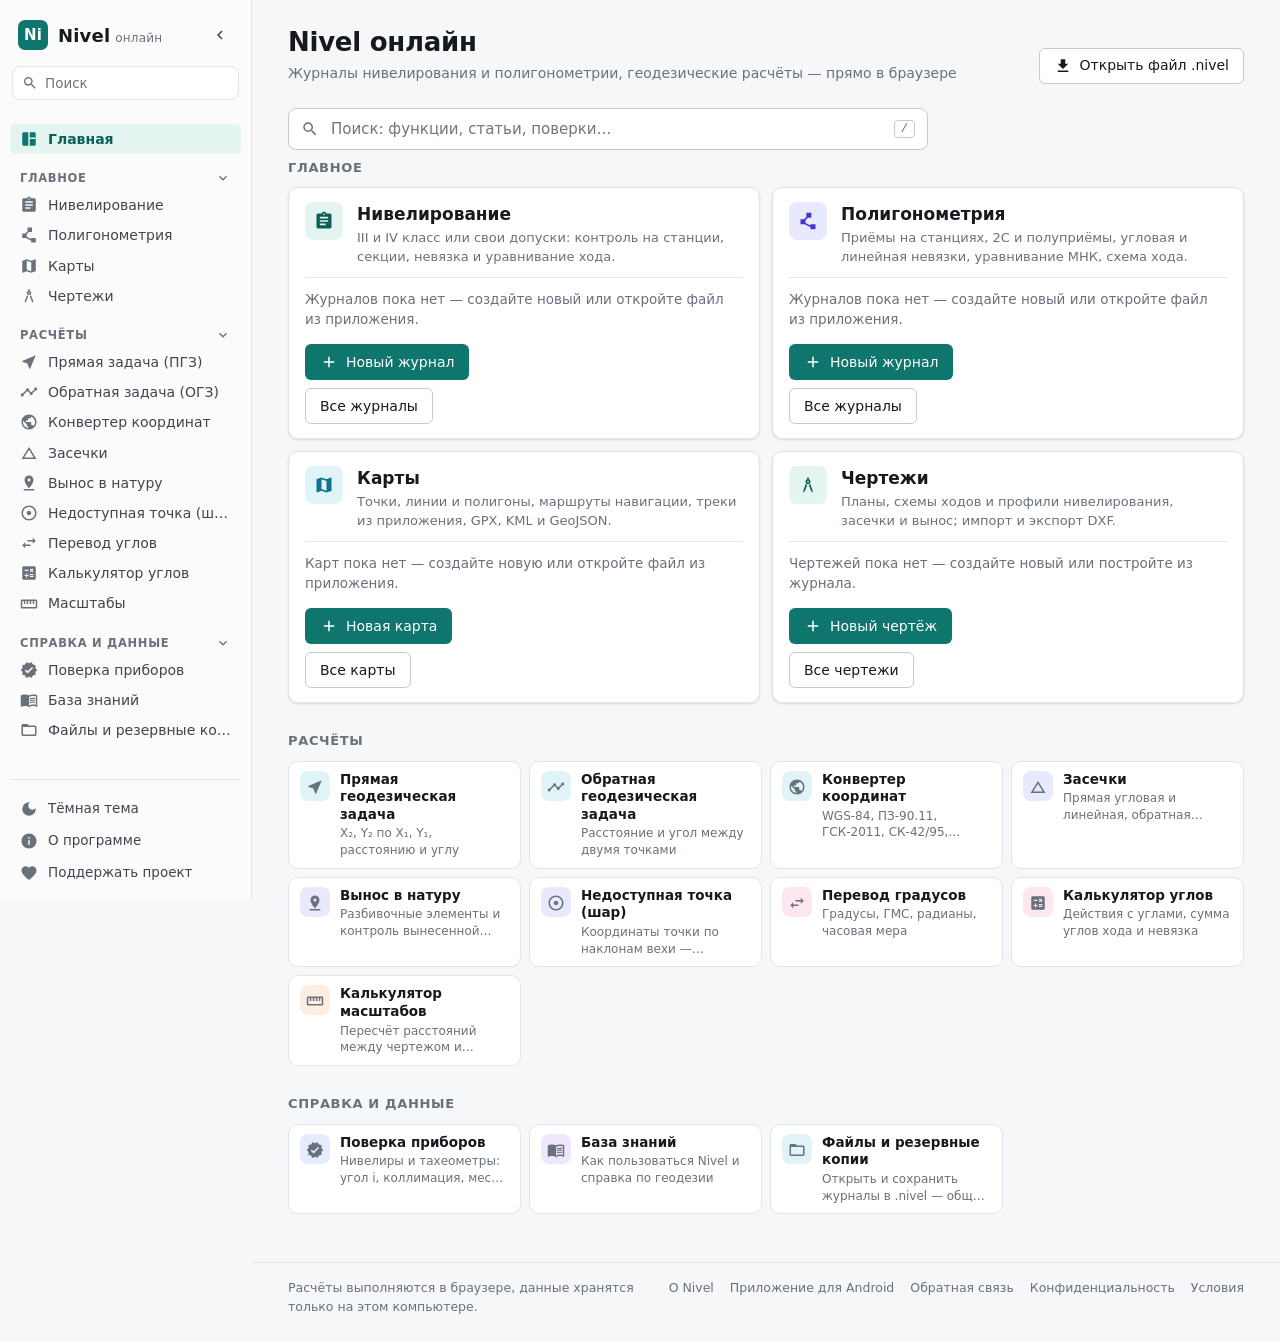
==== commit ea7a735d: "Сайт: растровые подложки на карте Сборка Bikbop/nivel-web@fea678b789345f837da10deeea171f9fe8ccf272" ====
--- a/app/index.html
+++ b/app/index.html
@@ -9,12 +9,12 @@
 <meta name="theme-color" content="#111418" media="(prefers-color-scheme: dark)">
 <link rel="icon" href="../assets/favicon.svg" type="image/svg+xml">
 <link rel="stylesheet" href="../assets/nivel.b57028dcf6f566476f2224c1.css">
-<link rel="stylesheet" href="app.06d8a177988ca1c2102cb436.css">
+<link rel="stylesheet" href="app.a7033f2959db98ea2e74c9ed.css">
 <script>try{var t=localStorage.getItem("nivel.theme");if(t==="light"||t==="dark")document.documentElement.setAttribute("data-theme",t)}catch(e){}</script>
 </head>
 <body>
 <div id="app"><main class="page"><p class="muted" style="padding:40px 0;text-align:center">Загрузка…</p></main></div>
 <noscript><p style="padding:24px">Для онлайн-версии Nivel нужен JavaScript.</p></noscript>
-<script type="module" src="js/38994e6ecac39f2abedd66ec/nivel-web.mjs"></script>
+<script type="module" src="js/071a31144b6a3cdf5bbac0d9/nivel-web.mjs"></script>
 </body>
 </html>
--- a/app/app.a7033f2959db98ea2e74c9ed.css
+++ b/app/app.a7033f2959db98ea2e74c9ed.css
@@ -0,0 +1,778 @@
+/* Онлайн-версия Nivel: настольная раскладка (боковое меню + рабочая область). Цвета — из ../assets/nivel.css. */
+
+body { min-height: 100vh; }
+#app { min-height: 100vh; display: grid; grid-template-columns: 252px minmax(0, 1fr); }
+
+/* ---------- боковое меню ---------- */
+.sidebar {
+  position: sticky; top: 0; height: 100vh; overflow-y: auto; background: var(--sidebar);
+  border-right: 1px solid var(--outline-soft); display: flex; flex-direction: column; padding: 14px 10px 12px; z-index: 30;
+}
+.sidebar-top { display: flex; align-items: center; justify-content: space-between; gap: 6px; padding: 4px 4px 14px 8px; }
+.sidebar-top .logo { padding: 0; min-width: 0; }
+.sidebar .logo small { font-size: 12px; font-weight: 500; color: var(--muted); margin-left: 5px; }
+.scrim:focus { outline: none; }
+.nav-group { margin-top: 14px; }
+.nav-group > .h {
+  display: flex; align-items: center; gap: 6px; width: 100%; font-size: 11.5px; font-weight: 600; letter-spacing: .06em; text-transform: uppercase;
+  color: var(--muted); padding: 2px 10px 4px; background: transparent; border: 0; font-family: var(--font); text-align: left; cursor: pointer;
+  border-radius: var(--radius-s); white-space: nowrap; overflow: hidden; max-height: 28px;
+  transition: opacity .2s, max-height .25s ease, padding .25s ease, color .15s;
+}
+.nav-group > .h:hover { color: var(--on-bg); }
+.nav-group > .h span { flex: 1; }
+.nav-group > .h .icon { width: 16px; height: 16px; transition: transform .25s ease; }
+.nav-group.shut > .h .icon { transform: rotate(-90deg); }
+.nav-group.shut.has-on > .h span::after { content: ""; display: inline-block; width: 6px; height: 6px; border-radius: 50%; background: var(--primary); margin-left: 8px; vertical-align: middle; }
+.nav-group > .h.static { cursor: default; }
+.nav-group > .h.static:hover { color: var(--muted); }
+.nav-group > .h.static .icon { color: var(--warn); transform: none; }
+/* сворачивание группы: высота плавно 1fr → 0fr */
+.nav-items { display: grid; grid-template-rows: 1fr; transition: grid-template-rows .28s ease, opacity .2s ease; }
+.nav-items-in { overflow: hidden; min-height: 0; }
+.nav-group.shut > .nav-items { grid-template-rows: 0fr; opacity: 0; }
+
+.nav-row { position: relative; display: flex; align-items: center; }
+.nav-row .nav-item { flex: 1; min-width: 0; }
+.nav-item {
+  display: flex; align-items: center; gap: 10px; padding: 6px 10px; border-radius: var(--radius-s); color: var(--on-surface-variant);
+  font-size: 14px; text-decoration: none !important; position: relative; line-height: 1.3; white-space: nowrap; overflow: hidden;
+  transition: background .15s, color .15s;
+}
+.nav-item span { transition: opacity .2s; overflow: hidden; text-overflow: ellipsis; }
+.nav-item .icon { width: 18px; height: 18px; color: var(--muted); flex: none; transition: color .15s, transform .15s; }
+.nav-item:hover .icon { transform: scale(1.1); }
+.nav-item:hover { background: var(--surface-variant); color: var(--on-bg); }
+.nav-item.on { background: var(--primary-soft); color: var(--on-primary-soft); font-weight: 600; }
+.nav-item.on .icon { color: var(--primary); }
+.nav-item .cnt { transition: opacity .15s; }
+.nav-toggle .icon { transition: transform .3s ease; }
+#app:not(.collapsed) .nav-toggle .icon { transform: rotate(180deg); }
+.nav-item .cnt { margin-left: auto; font-size: 12px; color: var(--muted); font-weight: 500; }
+.sidebar-foot { margin-top: auto; padding-top: 14px; border-top: 1px solid var(--outline-soft); display: flex; flex-direction: column; gap: 2px; }
+.sidebar-foot .nav-item { font-size: 13.5px; cursor: pointer; border: 0; background: transparent; font-family: var(--font); text-align: left; width: 100%; }
+.sidebar-foot .hint { font-size: 11.5px; color: var(--muted); padding: 8px 10px 0; line-height: 1.4; }
+
+/* свёрнутое меню — узкая полоса со значками (ширина и подписи меняются плавно) */
+@media (min-width: 961px) {
+  #app { transition: grid-template-columns .28s ease; }
+  .sidebar { overflow-x: hidden; }
+  #app.collapsed { grid-template-columns: 60px minmax(0, 1fr); }
+  #app.collapsed .sidebar-top { flex-direction: column; padding: 4px 0 10px; gap: 10px; }
+  #app.collapsed .logo-text, #app.collapsed .nav-item span { opacity: 0; }
+  #app.collapsed .logo-text { display: none; }
+  #app.collapsed .nav-group > .h { opacity: 0; max-height: 0; padding-top: 0; padding-bottom: 0; pointer-events: none; }
+  #app.collapsed .nav-group { margin-top: 8px; padding-top: 8px; border-top: 1px solid var(--outline-soft); }
+  #app.collapsed .nav-group:first-child, #app.collapsed .sidebar-top + .nav-group { border-top: 0; padding-top: 0; }
+  /* в узкой полосе группы всегда раскрыты */
+  #app.collapsed .nav-group.shut > .nav-items { grid-template-rows: 1fr; opacity: 1; }
+  #app.collapsed .sb-search { display: none; }
+  #app.collapsed .nav-item .cnt { display: none; }
+}
+@media (max-width: 960px) { .nav-toggle { display: none; } }
+
+/* ---------- рабочая область ---------- */
+.content { min-width: 0; display: flex; flex-direction: column; }
+.mobilebar { display: none; }
+.pagehead { max-width: 1240px; width: 100%; margin: 0 auto; padding: 26px 36px 6px; display: flex; align-items: flex-end; gap: 16px; }
+.pagehead .titles { flex: 1; min-width: 0; }
+.crumbs { font-size: 13px; color: var(--muted); margin-bottom: 6px; display: flex; gap: 6px; flex-wrap: wrap; align-items: center; }
+.crumbs a { color: var(--muted); }
+.crumbs a:hover { color: var(--primary); }
+.crumbs .sep { opacity: .6; }
+.pagehead h1 { font-size: 26px; font-weight: 600; letter-spacing: -.01em; }
+.pagehead .title-row { display: flex; align-items: center; gap: 4px; }
+.pagehead .title-row .icon-btn { width: 30px; height: 30px; flex: none; }
+.pagehead .sub { color: var(--muted); font-size: 14px; margin-top: 4px; }
+.pagehead .actions { display: flex; align-items: center; gap: 6px; flex-wrap: wrap; justify-content: flex-end; }
+
+main.page { width: 100%; max-width: 1240px; margin: 0 auto; padding: 18px 36px 48px; flex: 1; }
+main.page.narrow, .pagehead.narrow { max-width: 1040px; }
+
+.section-title { font-size: 13px; font-weight: 600; color: var(--muted); margin: 28px 0 10px; text-transform: uppercase; letter-spacing: .05em; }
+.section-title:first-child { margin-top: 4px; }
+.muted { color: var(--muted); }
+.small { font-size: 13px; }
+.center { text-align: center; }
+.row { display: flex; gap: 8px; align-items: center; flex-wrap: wrap; }
+.grow { flex: 1; min-width: 0; }
+.stack { display: flex; flex-direction: column; gap: 12px; }
+.grid2 { display: grid; grid-template-columns: repeat(2, minmax(0, 1fr)); gap: 12px; }
+.grid3 { display: grid; grid-template-columns: repeat(3, minmax(0, 1fr)); gap: 12px; }
+.cols { display: grid; grid-template-columns: minmax(0, 1fr) minmax(0, 1fr); gap: 20px; align-items: start; }
+.cols.form { grid-template-columns: minmax(320px, 460px) minmax(0, 1fr); }
+.cols > .sticky { position: sticky; top: 16px; }
+.cols > .sticky:empty::before {
+  content: "Результат появится здесь, когда будут заполнены исходные данные"; display: block; padding: 48px 24px; text-align: center;
+  color: var(--muted); font-size: 14px; border: 1px dashed var(--outline); border-radius: var(--radius-l);
+}
+@media (max-width: 1100px) { .cols > .sticky:empty::before { display: none; } .cols, .cols.form { grid-template-columns: minmax(0, 1fr); } .cols > .sticky { position: static; } }
+
+/* ---------- карточки ---------- */
+.card { background: var(--surface); border: 1px solid var(--outline-soft); border-radius: var(--radius-l); padding: 18px 20px; box-shadow: var(--shadow); }
+.card.variant { background: var(--surface-2); box-shadow: none; }
+.card h2 { font-size: 15px; font-weight: 600; margin-bottom: 14px; display: flex; align-items: center; gap: 8px; }
+.card h2 .grow { font-weight: 600; }
+.card h3 { font-size: 14px; font-weight: 600; margin: 16px 0 8px; }
+.card + .card { margin-top: 14px; }
+.cols > .card + .card, .stack > .card + .card, .grid2 > .card + .card, .workspaces > .card + .card { margin-top: 0; }
+.card.ok-card { border-color: color-mix(in srgb, var(--ok) 50%, var(--outline-soft)); }
+.card.bad-card { border-color: color-mix(in srgb, var(--error) 55%, var(--outline-soft)); }
+
+/* ---------- плитки и строки разделов ---------- */
+.acc-teal { background: var(--primary-soft); color: var(--on-primary-soft); }
+.acc-blue { background: var(--secondary-container); color: var(--on-secondary-container); }
+.acc-violet { background: var(--tertiary-container); color: var(--on-tertiary-container); }
+.acc-orange { background: var(--orange); color: var(--on-orange); }
+.acc-pink { background: var(--pink); color: var(--on-pink); }
+.acc-cyan { background: var(--cyan); color: var(--on-cyan); }
+.acc-indigo { background: var(--indigo); color: var(--on-indigo); }
+
+/* главная: рабочие разделы */
+.workspaces { display: grid; grid-template-columns: repeat(2, minmax(0, 1fr)); gap: 16px; }
+.ws { display: grid; grid-row: span 3; grid-template-rows: subgrid; }
+.ws > .row { flex-direction: column; align-items: flex-start; }
+.ws-head { display: flex; gap: 14px; align-items: flex-start; }
+.ws-head .ico { width: 44px; height: 44px; border-radius: var(--radius-m); display: grid; place-items: center; flex: none; }
+.ws-head .t { font-size: 17px; font-weight: 600; }
+.ws-head .s { color: var(--muted); font-size: 13.5px; }
+.ws-recent { border-top: 1px solid var(--outline-soft); padding-top: 10px; display: flex; flex-direction: column; min-height: 96px; }
+.ws-recent a { display: flex; gap: 10px; align-items: baseline; padding: 5px 6px; margin: 0 -6px; border-radius: var(--radius-s); color: var(--on-bg); font-size: 14px; text-decoration: none; }
+.ws-recent a:hover { background: var(--surface-2); }
+.ws-recent a .d { margin-left: auto; color: var(--muted); font-size: 12.5px; white-space: nowrap; }
+.ws-recent .none { color: var(--muted); font-size: 13.5px; padding: 5px 0; }
+@media (max-width: 900px) { .workspaces { grid-template-columns: minmax(0, 1fr); } }
+
+.tiles { display: grid; grid-template-columns: repeat(auto-fill, minmax(240px, 1fr)); gap: 12px; }
+.tile {
+  background: var(--surface); border: 1px solid var(--outline-soft); border-radius: var(--radius-l); padding: 14px 16px;
+  display: flex; gap: 12px; align-items: flex-start; color: var(--on-bg); text-decoration: none !important;
+  transition: border-color .12s, box-shadow .12s;
+}
+.tile:hover { border-color: var(--outline); box-shadow: var(--shadow); }
+.tile .ico { width: 36px; height: 36px; border-radius: var(--radius-m); display: grid; place-items: center; flex: none; }
+.tile .t { font-size: 14.5px; font-weight: 600; line-height: 1.3; }
+.tile .s { color: var(--muted); font-size: 13px; line-height: 1.4; margin-top: 2px; }
+
+/* строки списка (функции, журналы, статьи) */
+.list-row {
+  display: flex; align-items: center; gap: 14px; padding: 11px 14px; background: var(--surface);
+  border: 1px solid var(--outline-soft); border-radius: var(--radius-l); color: var(--on-bg); text-decoration: none !important; cursor: pointer;
+  transition: border-color .12s, box-shadow .12s; width: 100%; text-align: left; font: inherit;
+}
+.list-row + .list-row { margin-top: 8px; }
+.list-row:hover { border-color: var(--outline); box-shadow: var(--shadow); }
+.list-row .ico { width: 38px; height: 38px; border-radius: var(--radius-m); display: grid; place-items: center; flex: none; }
+.list-row .t { font-size: 14.5px; font-weight: 600; }
+.list-row .s { color: var(--muted); font-size: 13px; }
+.list-row .chev { color: var(--muted); margin-left: auto; }
+.list-grid { display: grid; grid-template-columns: repeat(2, minmax(0, 1fr)); gap: 10px; }
+.list-grid .list-row + .list-row { margin-top: 0; }
+@media (max-width: 760px) { .list-grid { grid-template-columns: minmax(0, 1fr); } }
+
+.search {
+  display: flex; align-items: center; gap: 10px; background: var(--surface); border: 1px solid var(--outline);
+  border-radius: var(--radius-m); padding: 0 12px; height: 42px; color: var(--muted); max-width: 640px; margin-bottom: 8px;
+}
+.search:focus-within { border-color: var(--primary); box-shadow: 0 0 0 3px color-mix(in srgb, var(--primary) 18%, transparent); }
+.search input { flex: 1; min-width: 0; background: transparent; border: 0; outline: 0; color: var(--on-bg); font: 15px var(--font); }
+.search kbd { font: 12px var(--mono); color: var(--muted); border: 1px solid var(--outline); border-radius: 4px; padding: 1px 6px; }
+
+/* ---------- поля ввода: подпись над полем ---------- */
+.field { display: grid; grid-template-columns: minmax(0, 1fr); align-content: start; min-width: 0; }
+.field label {
+  grid-row: 1; font-size: 12.5px; font-weight: 500; color: var(--on-surface-variant); margin: 0 0 4px 1px;
+  white-space: nowrap; overflow: hidden; text-overflow: ellipsis;
+}
+.field input, .field select, .field textarea {
+  grid-row: 2; grid-column: 1; width: 100%; min-width: 0; height: 36px; padding: 6px 10px; border-radius: var(--radius-s);
+  border: 1px solid var(--outline); background: var(--surface); color: var(--on-bg); font: 14.5px var(--font); outline: 0;
+  transition: border-color .12s, box-shadow .12s; font-variant-numeric: tabular-nums;
+}
+.field textarea { height: auto; min-height: 90px; resize: vertical; padding: 8px 10px; font-family: var(--mono); font-size: 13.5px; }
+.field select { appearance: none; padding-right: 32px; cursor: pointer; }
+.field select option { background: var(--surface); color: var(--on-bg); }
+.field.has-unit input { padding-right: 34px; }
+.field input:hover, .field select:hover, .field textarea:hover { border-color: color-mix(in srgb, var(--outline) 60%, var(--on-bg)); }
+.field input:focus, .field select:focus, .field textarea:focus { border-color: var(--primary); box-shadow: 0 0 0 3px color-mix(in srgb, var(--primary) 18%, transparent); }
+.field .unit, .field .chev { grid-row: 2; grid-column: 1; justify-self: end; align-self: center; margin-right: 10px; pointer-events: none; color: var(--muted); font-size: 14px; }
+.field .chev { margin-right: 8px; display: flex; }
+.field.error input { border-color: var(--error); }
+.field.error label { color: var(--error); }
+.field.warn input { border-color: var(--warn); }
+.field-hint { font-size: 12px; color: var(--muted); margin: 3px 1px 0; }
+.field-hint.error { color: var(--error); }
+.fields { display: grid; gap: 10px 12px; }
+.fields.c2 { grid-template-columns: repeat(2, minmax(0, 1fr)); }
+.fields.c3 { grid-template-columns: repeat(3, minmax(0, 1fr)); }
+.fields.c4 { grid-template-columns: repeat(4, minmax(0, 1fr)); }
+@media (max-width: 520px) { .fields.c4 { grid-template-columns: repeat(2, minmax(0, 1fr)); } }
+
+.angle-head { flex-wrap: nowrap; }
+.angle-head .lbl { font-size: 12.5px; font-weight: 500; color: var(--on-surface-variant); }
+.angle-dec .field label { display: none; }
+.check { display: flex; align-items: center; gap: 9px; cursor: pointer; padding: 4px 0; user-select: none; font-size: 14px; }
+.check input { width: 16px; height: 16px; accent-color: var(--primary); }
+
+/* ---------- переключатели ---------- */
+.chips { display: flex; flex-wrap: wrap; gap: 6px; }
+.chip {
+  display: inline-flex; align-items: center; gap: 6px; height: 28px; padding: 0 11px; border-radius: 999px;
+  border: 1px solid var(--outline); background: var(--surface); color: var(--on-surface-variant); font: 500 13px var(--font); cursor: pointer;
+}
+.chip:hover { background: var(--surface-2); }
+.chip.on { background: var(--primary-soft); border-color: color-mix(in srgb, var(--primary) 45%, transparent); color: var(--on-primary-soft); }
+.seg {
+  display: inline-flex; gap: 2px; background: var(--surface-variant); padding: 3px; border-radius: var(--radius-m); flex-wrap: wrap; max-width: 100%;
+}
+.seg button {
+  flex: 1 1 auto; min-height: 30px; padding: 4px 14px; border: 0; background: transparent; color: var(--on-surface-variant);
+  font: 500 13.5px var(--font); cursor: pointer; border-radius: var(--radius-s); white-space: nowrap;
+}
+.seg button:hover { color: var(--on-bg); }
+.seg button.on { background: var(--surface); color: var(--on-bg); box-shadow: var(--shadow); }
+.tabs { display: flex; gap: 2px; border-bottom: 1px solid var(--outline-soft); margin-bottom: 16px; overflow-x: auto; }
+.tabs button {
+  border: 0; background: transparent; color: var(--muted); font: 500 14px var(--font); padding: 10px 14px; cursor: pointer;
+  border-bottom: 2px solid transparent; margin-bottom: -1px; white-space: nowrap;
+}
+.tabs button:hover { color: var(--on-bg); }
+.tabs button.on { color: var(--primary); border-bottom-color: var(--primary); }
+
+/* ---------- результаты ---------- */
+.result {
+  background: var(--surface); border: 1px solid color-mix(in srgb, var(--primary) 40%, var(--outline-soft));
+  border-left: 3px solid var(--primary); border-radius: var(--radius-l); padding: 16px 20px; box-shadow: var(--shadow);
+}
+.result h2 { font-size: 13px; font-weight: 600; color: var(--primary); margin-bottom: 10px; display: flex; align-items: center; gap: 8px; text-transform: uppercase; letter-spacing: .05em; }
+.result .big { font-size: 22px; font-weight: 500; font-family: var(--mono); }
+.kv { display: grid; grid-template-columns: minmax(0, 1fr) auto; gap: 5px 20px; align-items: baseline; font-size: 14.5px; }
+.kv > .k { color: var(--on-surface-variant); }
+.kv > .v { font-family: var(--mono); text-align: right; font-size: 14px; }
+.kv > .v.copy { cursor: copy; border-radius: 4px; padding: 0 4px; margin-right: -4px; }
+.kv > .v.copy:hover { background: var(--surface-2); }
+.kv > .sep { grid-column: 1 / -1; border-top: 1px solid var(--outline-soft); margin: 5px 0; }
+.status { display: flex; gap: 8px; align-items: flex-start; padding: 3px 0; font-size: 14px; }
+.status .icon { margin-top: 1px; }
+.status.ok .icon { color: var(--ok); }
+.status.bad .icon { color: var(--error); }
+.status.warn .icon { color: var(--warn); }
+.badge { display: inline-flex; align-items: center; gap: 4px; font-size: 12px; font-weight: 600; padding: 1px 8px; border-radius: 999px; background: var(--surface-variant); color: var(--on-surface-variant); }
+.badge.ok { background: color-mix(in srgb, var(--ok) 14%, transparent); color: var(--ok); }
+.badge.bad { background: color-mix(in srgb, var(--error) 14%, transparent); color: var(--error); }
+.badge.warn { background: color-mix(in srgb, var(--warn) 16%, transparent); color: var(--warn); }
+.note { background: var(--surface-2); border: 1px solid var(--outline-soft); border-radius: var(--radius-m); padding: 10px 14px; font-size: 13.5px; color: var(--on-surface-variant); }
+.backup-banner { display: flex; align-items: center; gap: 10px; flex-wrap: wrap; max-width: 1240px; width: 100%; margin: 12px auto 0; padding: 10px 36px; box-sizing: border-box; background: var(--surface-2); border-bottom: 1px solid var(--outline-soft); font-size: 13.5px; color: var(--on-surface-variant); }
+.backup-banner .grow { flex: 1; min-width: 240px; }
+@media (max-width: 760px) { .backup-banner { padding: 10px 16px; } }
+.note.bad { background: var(--error-container); border-color: color-mix(in srgb, var(--error) 30%, transparent); color: var(--on-error-container); }
+
+/* ---------- таблицы ---------- */
+.table-wrap { overflow: auto; border-radius: var(--radius-m); border: 1px solid var(--outline-soft); background: var(--surface); }
+table.t { border-collapse: collapse; width: 100%; font-size: 13.5px; }
+table.t th, table.t td { padding: 6px 10px; border-bottom: 1px solid var(--outline-soft); text-align: right; white-space: nowrap; }
+table.t th { background: var(--surface-2); font-weight: 600; font-size: 12.5px; color: var(--on-surface-variant); position: sticky; top: 0; z-index: 1; }
+table.t td.l, table.t th.l { text-align: left; }
+table.t td { font-family: var(--mono); font-size: 13px; font-variant-numeric: tabular-nums; }
+table.t td.l { font-family: var(--font); font-size: 13.5px; }
+table.t tbody tr:nth-child(even) td { background: color-mix(in srgb, var(--surface-2) 45%, transparent); }
+table.t tr:last-child td { border-bottom: 0; }
+table.t tr.total td { font-weight: 700; background: var(--surface-2); }
+table.t tr.clickable { cursor: pointer; }
+table.t tr.clickable:hover td { background: var(--primary-soft); }
+table.t td.bad { color: var(--error); }
+table.t td.ok { color: var(--ok); }
+
+/* ---------- схемы ---------- */
+.sketch { width: 100%; background: var(--surface-2); border: 1px solid var(--outline-soft); border-radius: var(--radius-m); display: block; }
+.sketch text { font-family: var(--font); }
+.svg-box { background: #fff; border: 1px solid var(--outline-soft); border-radius: var(--radius-m); overflow: auto; }
+.svg-box svg { display: block; width: 100%; height: auto; }
+
+/* ---------- схемы поверок (VerificationSchemes) ---------- */
+.steps-grid { display: grid; grid-template-columns: minmax(0, 1fr) minmax(0, 1fr); gap: 20px; align-items: center; }
+@media (max-width: 860px) { .steps-grid { grid-template-columns: minmax(0, 1fr); } }
+.scheme { background: var(--surface-2); border: 1px solid var(--outline-soft); border-radius: var(--radius-m); padding: 10px 14px; }
+.scheme.small { max-width: 520px; }
+.vs { display: block; width: 100%; height: auto; font-family: var(--font); }
+.vs .vs-ink { stroke: var(--muted); }
+.vs .vs-strong { stroke: var(--on-bg); }
+.vs .vs-accent { stroke: var(--primary); }
+.vs .vs-red { stroke: var(--error); }
+.vs .vs-fill { fill: var(--surface); }
+.vs .vs-strong-fill { fill: var(--on-bg); opacity: .75; }
+.vs .vs-accent-fill { fill: var(--primary); }
+.vs .vs-red-fill { fill: var(--error); opacity: .75; }
+.vs .soft { opacity: .5; }
+.vs .vs-ink-text { fill: var(--on-surface-variant); }
+.vs .vs-strong-text { fill: var(--on-bg); }
+.vs .vs-accent-text { fill: var(--primary); }
+.vs .vs-red-text { fill: var(--error); }
+
+/* ---------- карта ---------- */
+main.page.full { max-width: none; padding: 0; }
+.pagehead.full { max-width: none; padding: 14px 20px 10px; border-bottom: 1px solid var(--outline-soft); }
+.pagehead.full h1 { font-size: 20px; }
+.pagehead.full .crumbs { margin-bottom: 2px; }
+.map-shell { display: grid; grid-template-columns: 340px minmax(0, 1fr); min-height: 480px; }
+.map-shell.has-props { grid-template-columns: 340px minmax(0, 1fr) 360px; }
+.map-panel { border-right: 1px solid var(--outline-soft); background: var(--surface); overflow-y: auto; display: flex; flex-direction: column; min-height: 0; }
+.map-panel-head { padding: 12px 14px 6px; display: flex; flex-direction: column; gap: 6px; position: sticky; top: 0; background: var(--surface); z-index: 2; }
+.map-panel-head .search { height: 34px; max-width: none; margin: 0; }
+.map-list { padding: 0 8px 16px; }
+.map-sec { margin-top: 8px; }
+.map-sec-head { display: flex; align-items: center; gap: 6px; padding: 4px 6px; font-size: 12px; font-weight: 600; letter-spacing: .04em; text-transform: uppercase; color: var(--muted); }
+.map-sec-head .icon-btn { width: 28px; height: 28px; }
+.map-empty { font-size: 12.5px; color: var(--muted); padding: 2px 8px 6px; }
+.map-item { display: flex; gap: 10px; align-items: center; padding: 6px 8px; border-radius: var(--radius-s); cursor: pointer; }
+.map-item:hover { background: var(--surface-2); }
+.map-item.on { background: var(--primary-soft); }
+.map-item .t { font-size: 13.5px; font-weight: 500; line-height: 1.3; }
+.map-item .s { font-size: 12px; color: var(--muted); }
+.map-sw { width: 16px; display: grid; place-items: center; flex: none; }
+.map-sw .dot { width: 12px; height: 12px; border-radius: 50%; border: 2px solid #fff; box-shadow: 0 0 0 1px rgb(0 0 0 / .25); }
+.map-sw .bar { width: 16px; height: 4px; border-radius: 2px; }
+.map-props { border-left: 1px solid var(--outline-soft); background: var(--surface); overflow-y: auto; min-height: 0; padding: 14px 16px 20px; }
+.map-props-head { display: flex; align-items: center; gap: 8px; font-weight: 600; margin-bottom: 12px; padding-bottom: 10px; border-bottom: 1px solid var(--outline-soft); color: var(--primary); }
+.map-props-head .icon-btn { width: 28px; height: 28px; }
+.map-props .table-wrap { max-height: 260px; }
+.map-props table.t th, .map-props table.t td { padding: 5px 6px; font-size: 12.5px; }
+.map-props .kv { grid-template-columns: max-content minmax(0, 1fr); font-size: 13.5px; }
+.map-props .kv > .v { white-space: normal; overflow-wrap: anywhere; font-size: 13px; }
+.map-stage { position: relative; min-width: 0; }
+.map-canvas { position: absolute; inset: 0; background: var(--surface-2); }
+.map-canvas.drawing { cursor: crosshair; }
+.map-tools { position: absolute; top: 12px; left: 56px; z-index: 500; display: flex; gap: 2px; padding: 4px; background: var(--surface); border: 1px solid var(--outline-soft); border-radius: var(--radius-m); box-shadow: var(--shadow); }
+.map-tool { width: 34px; height: 34px; border: 0; border-radius: var(--radius-s); background: transparent; color: var(--on-surface-variant); display: grid; place-items: center; cursor: pointer; }
+.map-tool:hover { background: var(--surface-variant); color: var(--on-bg); }
+.map-tool.on { background: var(--primary); color: var(--on-primary); }
+.map-tools-sep { width: 1px; background: var(--outline-soft); margin: 4px 4px; }
+.map-status { position: absolute; top: 62px; left: 56px; right: 12px; z-index: 500; display: flex; flex-wrap: wrap; align-items: center; gap: 8px; max-width: 760px;
+  padding: 8px 12px; background: var(--surface); border: 1px solid var(--outline-soft); border-radius: var(--radius-m); box-shadow: var(--shadow); font-size: 13.5px; }
+.map-status > span { flex: 1; min-width: 220px; }
+.map-coords { position: absolute; left: 12px; bottom: 12px; z-index: 500; padding: 5px 10px; background: color-mix(in srgb, var(--surface) 92%, transparent);
+  border: 1px solid var(--outline-soft); border-radius: var(--radius-s); font-size: 12.5px; max-width: calc(100% - 220px); }
+.map-pin svg { display: block; overflow: visible; }
+.map-pin.sel svg { filter: drop-shadow(0 0 2px #06B6D4) drop-shadow(0 0 3px #06B6D4); }
+.map-sw .badge { display: block; line-height: 0; }
+.map-sw:has(.badge) { width: 22px; }
+.icon-grid-label { font-size: 12.5px; color: var(--muted); margin-bottom: 6px; }
+.icon-grid { display: grid; grid-template-columns: repeat(auto-fill, minmax(38px, 1fr)); gap: 4px; }
+.icon-cell { border: 2px solid transparent; border-radius: var(--radius-s); background: transparent; padding: 2px; display: grid; place-items: center; cursor: pointer; }
+.icon-cell:hover { background: var(--surface-variant); }
+.icon-cell.on { border-color: var(--primary); background: var(--primary-soft); }
+.icon-cell .icon, .icon-cell span { line-height: 0; display: block; }
+.map-wp-num { display: grid; place-items: center; background: #0891B2; color: #fff; border: 2px solid #fff; border-radius: 50%; font: 700 10px/1 var(--font); box-shadow: 0 1px 3px rgb(0 0 0 / .4); }
+.map-vertex { background: #fff; border: 2px solid #F97316; border-radius: 3px; box-sizing: border-box; cursor: move; }
+.map-vertex.add { border-radius: 50%; border-color: #64748B; color: #475569; font: 700 11px/10px var(--font); text-align: center; cursor: copy; opacity: .85; }
+.leaflet-tooltip.map-label { background: rgb(255 255 255 / .85); border: 0; box-shadow: none; padding: 0 4px; font: 600 12px var(--font); color: #111; }
+.leaflet-tooltip.map-label::before { display: none; }
+.leaflet-container { font-family: var(--font); }
+.map-profile { background: var(--surface); border: 1px solid var(--outline-soft); border-radius: var(--radius-m); padding: 8px 10px; }
+.map-profile svg { width: 100%; height: 110px; display: block; margin-top: 4px; }
+.map-profile .area { fill: color-mix(in srgb, var(--primary) 18%, transparent); stroke: none; }
+.map-profile .line { fill: none; stroke: var(--primary); stroke-width: 1.5; vector-effect: non-scaling-stroke; }
+@media (max-width: 960px) { .map-shell, .map-shell.has-props { grid-template-columns: minmax(0, 1fr); grid-template-rows: 46vh auto; height: auto !important; } .map-panel { order: 2; border-right: 0; } .map-props { order: 3; border-left: 0; } .map-stage { order: 1; min-height: 46vh; } }
+
+/* ---------- окна ---------- */
+.scrim { position: fixed; inset: 0; background: rgb(10 14 20 / .45); z-index: 2000; display: grid; place-items: center; padding: 16px; }
+.dialog {
+  background: var(--surface); border: 1px solid var(--outline-soft); border-radius: var(--radius-xl); padding: 22px 24px;
+  width: min(520px, 100%); max-height: calc(100vh - 32px); overflow: auto; box-shadow: var(--shadow-lg);
+}
+.dialog.wide { width: min(1120px, 100%); }
+.dialog .cols { grid-template-columns: minmax(0, 1.1fr) minmax(0, 1fr); }
+@media (max-width: 860px) { .dialog .cols { grid-template-columns: minmax(0, 1fr); } }
+.dialog h2 { font-size: 18px; font-weight: 600; margin-bottom: 14px; }
+.dialog .buttons { display: flex; justify-content: flex-end; gap: 8px; margin-top: 20px; flex-wrap: wrap; }
+.toast {
+  position: fixed; right: 24px; bottom: 24px; background: var(--on-bg); color: var(--bg);
+  padding: 10px 16px; border-radius: var(--radius-m); z-index: 2100; font-size: 14px; box-shadow: var(--shadow-lg); max-width: calc(100% - 32px);
+}
+
+/* ---------- журналы ---------- */
+.station-card { background: var(--surface); border: 1px solid var(--outline-soft); border-radius: var(--radius-m); padding: 10px 14px; }
+.station-card + .station-card { margin-top: 6px; }
+.station-head { display: flex; align-items: center; gap: 10px; }
+.station-head .num { min-width: 30px; height: 26px; padding: 0 6px; border-radius: var(--radius-s); background: var(--surface-variant); display: grid; place-items: center; font-weight: 600; font-size: 13px; flex: none; }
+.station-head .names { font-weight: 600; font-size: 14px; }
+.station-head .vals { margin-left: auto; font-family: var(--mono); font-size: 13px; text-align: right; }
+.problems { margin: 6px 0 0 40px; font-size: 13px; color: var(--error); }
+.problems div::before { content: "• "; }
+.reading-table { display: grid; grid-template-columns: 120px repeat(2, minmax(0, 1fr)); gap: 8px 12px; align-items: center; }
+.reading-table .h { font-size: 12.5px; font-weight: 600; color: var(--muted); text-align: center; }
+.reading-table .rl { font-size: 13.5px; color: var(--on-surface-variant); }
+.reading-table .field label { display: none; }
+@media (max-width: 480px) { .reading-table { grid-template-columns: 76px repeat(2, minmax(0, 1fr)); } }
+.round-table { display: grid; grid-template-columns: 70px repeat(2, minmax(0, 1fr)); gap: 8px 12px; align-items: center; }
+
+.kb-article { max-width: 780px; }
+.kb-article h2 { font-size: 19px; margin: 26px 0 10px; }
+.kb-article p { color: var(--on-bg); line-height: 1.65; }
+.kb-article ul { padding-left: 22px; margin: 0 0 12px; }
+.kb-article li { margin: 4px 0; line-height: 1.6; }
+.formula { background: var(--surface-2); border: 1px solid var(--outline-soft); border-radius: var(--radius-m); padding: 12px 16px; margin: 10px 0; }
+.formula .ft { font-size: 13px; color: var(--muted); }
+.formula .fx { font-family: "Cambria Math", "STIX Two Math", "Times New Roman", serif; font-size: 20px; margin: 6px 0; display: flex; align-items: center; flex-wrap: wrap; gap: 4px; }
+.formula .frac { display: inline-flex; flex-direction: column; align-items: center; vertical-align: middle; margin: 0 4px; }
+.formula .frac > span:first-child { border-bottom: 1px solid currentColor; padding: 0 4px; }
+.formula .frac > span:last-child { padding: 0 4px; }
+.formula .fd { font-size: 14px; color: var(--on-surface-variant); }
+
+.empty { text-align: center; color: var(--muted); padding: 40px 16px; border: 1px dashed var(--outline); border-radius: var(--radius-l); }
+.empty .icon { width: 40px; height: 40px; opacity: .5; display: block; margin: 0 auto 10px; }
+footer.app-foot { max-width: 1240px; width: 100%; margin: 0 auto; color: var(--muted); font-size: 12.5px; padding: 16px 36px 24px; border-top: 1px solid var(--outline-soft); display: flex; gap: 16px; flex-wrap: wrap; }
+footer.app-foot a { color: var(--muted); }
+footer.app-foot a:hover { color: var(--primary); }
+footer.app-foot .grow { min-width: 200px; }
+.hide { display: none !important; }
+
+/* ---------- узкий экран: меню выезжает ---------- */
+@media (max-width: 960px) {
+  #app { grid-template-columns: minmax(0, 1fr); }
+  .sidebar { position: fixed; left: 0; top: 0; bottom: 0; width: 272px; transform: translateX(-100%); transition: transform .2s; box-shadow: var(--shadow-lg); }
+  body.nav-open .sidebar { transform: none; }
+  body.nav-open::after { content: ""; position: fixed; inset: 0; background: rgb(10 14 20 / .4); z-index: 25; }
+  .mobilebar {
+    display: flex; align-items: center; gap: 8px; position: sticky; top: 0; z-index: 20; padding: 8px 12px;
+    background: color-mix(in srgb, var(--bg) 92%, transparent); backdrop-filter: blur(8px); border-bottom: 1px solid var(--outline-soft);
+  }
+  .mobilebar .logo { font-size: 16px; }
+  .mobilebar .logo-badge { width: 26px; height: 26px; font-size: 13px; }
+  .pagehead { padding: 16px 16px 4px; flex-direction: column; align-items: stretch; gap: 10px; }
+  .pagehead .actions { justify-content: flex-start; }
+  .pagehead h1 { font-size: 22px; }
+  main.page { padding: 12px 16px 40px; }
+  footer.app-foot { padding: 14px 16px 22px; }
+}
+
+@media print {
+  .sidebar, .mobilebar, .pagehead .actions, .no-print, footer.app-foot { display: none !important; }
+  #app { display: block; }
+  body { background: #fff; color: #000; }
+  .card, .result { background: #fff; box-shadow: none; border: 1px solid #ccc; }
+}
+.station-card.editable { cursor: default; }
+.station-card.editable:hover { border-color: var(--outline); }
+.map-props .field textarea { font-family: var(--font); font-size: 14px; }
+
+/* фото точек */
+.photo-thumb { display: block; width: 100%; max-height: 180px; object-fit: cover; border-radius: var(--radius-m); border: 1px solid var(--outline-soft); cursor: zoom-in; margin-bottom: 8px; background: var(--surface-2); min-height: 60px; }
+.photo-thumb.missing { opacity: .3; }
+.photo-full { display: block; max-width: 100%; max-height: calc(100vh - 190px); margin: 0 auto; border-radius: var(--radius-m); }
+
+.kb-scheme { margin: 14px 0; }
+.kb-scheme .scheme { max-width: 560px; }
+.kb-article .kb-scheme p { margin: 8px 2px 0; font-size: 13px; line-height: 1.4; }
+
+/* ---------- Чертежи (САПР) ---------- */
+:root {
+  --cad-bg: #FCFCFA; --cad-ink: #14181c; --cad-yellow: #B88F00; --cad-grid: rgb(0 0 0 / .075); --cad-grid-major: rgb(0 0 0 / .16);
+  --cad-sel: #0F8F82; --cad-preview: #0A84E8; --cad-snap: #F08A00;
+}
+@media (prefers-color-scheme: dark) {
+  :root:not([data-theme="light"]) {
+    --cad-bg: #15181C; --cad-ink: #E9EDF2; --cad-yellow: #FFE04D; --cad-grid: rgb(255 255 255 / .07); --cad-grid-major: rgb(255 255 255 / .15);
+    --cad-sel: #2DD4BF; --cad-preview: #38B6FF; --cad-snap: #FFA21F;
+  }
+}
+:root[data-theme="dark"] {
+  --cad-bg: #15181C; --cad-ink: #E9EDF2; --cad-yellow: #FFE04D; --cad-grid: rgb(255 255 255 / .07); --cad-grid-major: rgb(255 255 255 / .15);
+  --cad-sel: #2DD4BF; --cad-preview: #38B6FF; --cad-snap: #FFA21F;
+}
+
+.cad-loading { padding: 40px; text-align: center; color: var(--muted); }
+.cad-list-bar { display: flex; gap: 10px; align-items: flex-end; margin-bottom: 12px; }
+.cad-list-bar .search { flex: 1; margin: 0; max-width: none; }
+.cad-sort { width: 200px; }
+.cad-kinds { margin-bottom: 14px; }
+.cad-row .icon-btn.fav-on { color: var(--warn); }
+.cad-new-opt { display: flex !important; gap: 14px; justify-content: flex-start !important; text-align: left; height: auto; padding: 12px 14px; }
+.cad-new-opt .t { font-weight: 600; }
+.cad-new-opt .s { font-size: 13px; color: var(--muted); font-weight: 400; }
+
+.cad-ribbon { background: var(--surface); border-bottom: 1px solid var(--outline); }
+.cad-ribbon-tabs { display: flex; padding: 3px 8px 0; background: var(--surface-2); border-bottom: 1px solid var(--outline-soft); }
+.cad-ribbon-tab { margin-bottom: -1px; padding: 5px 14px; border: 1px solid transparent; border-radius: var(--radius-s) var(--radius-s) 0 0; background: transparent; color: var(--on-surface-variant); font: 600 13px var(--font); cursor: pointer; }
+.cad-ribbon-tab:hover { background: var(--surface-variant); }
+.cad-ribbon-tab[aria-selected=true] { border-color: var(--outline-soft); border-bottom-color: var(--surface); background: var(--surface); color: var(--primary); }
+.cad-tools { display: flex; padding: 5px 0; overflow-x: auto; overscroll-behavior-x: contain; }
+.cad-tools[hidden] { display: none; }
+.cad-tool-group { display: flex; flex: none; flex-direction: column; align-items: center; gap: 3px; padding: 0 9px; }
+.cad-tool-group + .cad-tool-group { border-left: 1px solid var(--outline-soft); }
+.cad-tool-buttons { display: flex; gap: 2px; }
+.cad-tool-label { color: var(--muted); font-size: 11px; line-height: 1.4; white-space: nowrap; }
+
+.cad-ed { position: relative; display: grid; grid-template-columns: minmax(0, 1fr) clamp(240px, var(--cad-side-width, 300px), max(240px, calc(100% - 240px))); grid-template-rows: minmax(0, 1fr) var(--cad-cmd-height, auto) 26px; min-height: 360px; background: var(--bg); }
+.cad-canvas { grid-row: 1; grid-column: 1; position: relative; background: var(--cad-bg); overflow: hidden; min-width: 0; min-height: 0; }
+.cad-side { grid-row: 1 / 4; grid-column: 2; border-left: 1px solid var(--outline-soft); background: var(--surface); overflow-y: auto; padding: 8px 12px 16px; }
+.cad-status { grid-row: 3; grid-column: 1; display: flex; gap: 14px; align-items: center; padding: 0 12px; font-size: 12px; color: var(--muted); border-top: 1px solid var(--outline-soft); background: var(--surface); white-space: nowrap; overflow: hidden; }
+.cad-status .grow { flex: 1; }
+.cad-status .cad-coords { font-family: var(--mono); color: var(--on-bg); min-width: 230px; }
+.cad-status .cad-snaptxt { color: var(--cad-snap); font-weight: 600; }
+
+.cad-tool { min-width: 38px; max-width: 104px; height: 54px; padding: 3px 4px; border: 0; background: transparent; border-radius: var(--radius-s); color: var(--on-surface-variant); cursor: pointer; display: flex; flex: none; flex-direction: column; align-items: center; gap: 3px; font: 500 11px/1.1 var(--font); transition: background .12s, color .12s; }
+.cad-tool:hover { background: var(--surface-variant); color: var(--on-bg); }
+.cad-tool.on { background: var(--primary-soft); color: var(--primary); }
+.cad-tool[popovertarget] .cad-tool-name::after { content: ""; display: inline-block; width: 5px; height: 5px; margin-left: 5px; border: solid currentColor; border-width: 0 1px 1px 0; transform: translateY(-2px) rotate(45deg); }
+.cad-tool-menu {
+  --cad-menu-width: min(180px, calc(100vw - 16px));
+  position: fixed; inset: auto; left: clamp(8px, var(--cad-menu-left), calc(100vw - var(--cad-menu-width) - 8px));
+  width: var(--cad-menu-width); max-height: calc(100dvh - 16px); overflow: auto; margin: 0; padding: 4px; border: 1px solid var(--outline-soft);
+  border-radius: var(--radius-s); background: var(--surface); box-shadow: var(--shadow-lg);
+}
+.cad-menu-option { display: flex; width: 100%; align-items: center; gap: 8px; padding: 7px 8px; border: 0; border-radius: var(--radius-s); background: transparent; color: var(--on-bg); font: 500 13px var(--font); text-align: left; cursor: pointer; }
+.cad-menu-option:enabled:hover { background: var(--surface-variant); }
+.cad-menu-option[aria-pressed=true] { background: var(--primary-soft); color: var(--primary); }
+.cad-menu-option:disabled { color: var(--muted); opacity: .6; cursor: default; }
+.cad-raster-tools .cad-tool { flex-direction: row; gap: 6px; max-width: none; height: 34px; padding: 0 8px; font: 500 12px var(--font); white-space: nowrap; }
+.cad-raster-tools .cad-tool:disabled { opacity: .35; cursor: default; background: transparent; }
+@media (max-width: 600px) {
+  .cad-raster-tools { width: 100%; padding: 0 4px; }
+  .cad-raster-tools .cad-tool-buttons { display: grid; grid-template-columns: repeat(4, minmax(0, 1fr)); width: 100%; }
+  .cad-raster-tools .cad-tool { height: 50px; flex-direction: column; justify-content: center; gap: 3px; padding: 2px; font-size: 11px; line-height: 1.1; white-space: normal; }
+  .cad-raster-tools .cad-tool-label { display: none; }
+}
+.cad-ribbon-tab:focus-visible, .cad-tool:focus-visible, .cad-menu-option:focus-visible { outline-offset: -2px; }
+.cad-ic { display: inline-grid; place-items: center; line-height: 0; }
+.cad-ic svg { display: block; }
+
+.cad-svg { position: absolute; inset: 0; width: 100%; height: 100%; display: block; outline: none; touch-action: none; user-select: none; --sw: .02px; }
+.cad-svg #cad-world g, .cad-svg #cad-sel g, .cad-svg #cad-prev g { fill: none; stroke-width: var(--sw); stroke-linecap: round; stroke-linejoin: round; }
+.cad-svg #cad-world text, .cad-svg #cad-sel text, .cad-svg #cad-prev text { font-family: Arial, "Segoe UI", sans-serif; }
+.cad-svg #cad-grid line { stroke: var(--cad-grid); stroke-width: var(--sw); }
+.cad-svg #cad-grid line.gm { stroke: var(--cad-grid-major); }
+.cad-svg #cad-grid, .cad-svg #cad-sel, .cad-svg #cad-prev { pointer-events: none; }
+.cad-svg #cad-ovl { pointer-events: none; }
+.cad-svg #cad-ovl .grip { fill: var(--cad-bg); stroke: var(--cad-sel); stroke-width: 1.6; }
+.cad-raster-frame { fill: none; stroke: var(--cad-ink); stroke-width: 1; vector-effect: non-scaling-stroke; pointer-events: none; }
+.cad-raster-grip-hit { fill: transparent; pointer-events: all; }
+.cad-svg #cad-ovl .grip-text { fill: var(--cad-bg); stroke: var(--cad-sel); stroke-width: 1.6; }
+.cad-svg #cad-ovl .grip-plus circle { fill: var(--cad-bg); stroke: var(--cad-sel); stroke-width: 1.2; }
+.cad-svg #cad-ovl .grip-plus path { stroke: var(--cad-sel); stroke-width: 1.4; fill: none; }
+.cad-svg #cad-ovl .sp { fill: var(--cad-preview); }
+.cad-svg #cad-ovl .box { fill: color-mix(in srgb, var(--cad-sel) 12%, transparent); stroke: var(--cad-sel); stroke-width: 1; }
+.cad-svg #cad-ovl .box.cross { stroke-dasharray: 6 4; fill: color-mix(in srgb, var(--cad-preview) 12%, transparent); stroke: var(--cad-preview); }
+.cad-svg #cad-ovl .snapm * { fill: none; stroke: var(--cad-snap); stroke-width: 2; }
+
+.cad-prompt { position: absolute; left: 10px; top: 10px; max-width: min(520px, calc(100% - 200px)); background: color-mix(in srgb, var(--surface) 92%, transparent); border: 1px solid var(--outline-soft); border-radius: var(--radius-m); padding: 6px 10px; font-size: 13px; box-shadow: var(--shadow); pointer-events: none; display: none; white-space: pre-line; }
+.cad-prompt .p1 { font-weight: 600; }
+.cad-prompt .p2 { color: var(--muted); margin-top: 2px; }
+.cad-opts { position: absolute; left: 10px; top: 60px; display: none; gap: 10px; align-items: center; flex-wrap: wrap; max-width: calc(100% - 200px); background: color-mix(in srgb, var(--surface) 94%, transparent); border: 1px solid var(--outline-soft); border-radius: var(--radius-m); padding: 6px 8px; box-shadow: var(--shadow); }
+.cad-opts .field.narrow { width: 130px; }
+.cad-opts .chips { gap: 4px; }
+.cad-opts-dir { display: flex; gap: 6px; align-items: center; }
+.cad-opts-dir .btn.on { background: var(--primary-soft); color: var(--primary); border-color: var(--primary); }
+.cad-live { position: absolute; display: none; pointer-events: none; font: 12px var(--mono); background: color-mix(in srgb, var(--surface) 94%, transparent); border: 1px solid var(--outline); border-radius: 6px; padding: 3px 7px; white-space: pre; box-shadow: var(--shadow); }
+.cad-live .l1 { font-weight: 700; color: var(--cad-preview); }
+
+.cad-float { position: absolute; right: 10px; top: 10px; display: flex; flex-direction: column; gap: 4px; background: color-mix(in srgb, var(--surface) 94%, transparent); border: 1px solid var(--outline-soft); border-radius: var(--radius-m); padding: 4px; box-shadow: var(--shadow); }
+.cad-float-sep { height: 1px; background: var(--outline-soft); margin: 2px 4px; }
+.cad-fb { width: 34px; height: 32px; border: 0; background: transparent; border-radius: var(--radius-s); color: var(--on-surface-variant); cursor: pointer; display: grid; place-items: center; flex: none; }
+.cad-fb:hover { background: var(--surface-variant); color: var(--on-bg); }
+.cad-fb.on { background: var(--primary-soft); color: var(--primary); }
+.cad-fb.disabled { opacity: .35; pointer-events: none; }
+.cad-selbar { position: absolute; left: 50%; bottom: 14px; transform: translateX(-50%); display: none; align-items: center; gap: 10px; background: var(--surface); border: 1px solid var(--outline); border-radius: var(--radius-m); padding: 5px 8px 5px 12px; box-shadow: var(--shadow-lg); max-width: calc(100% - 24px); }
+.cad-selbar .info { font-size: 13px; max-width: 360px; overflow: hidden; text-overflow: ellipsis; white-space: nowrap; }
+.cad-selbar .acts { display: flex; gap: 2px; align-items: center; }
+.cad-selbar .cad-float-sep { width: 1px; height: 22px; margin: 0 4px; }
+.cad-input { position: absolute; left: 50%; bottom: 66px; transform: translateX(-50%); display: none; background: var(--surface); border: 1px solid var(--outline); border-radius: var(--radius-m); padding: 8px 10px; box-shadow: var(--shadow-lg); width: min(680px, calc(100% - 24px)); }
+.cad-input .row { display: flex; gap: 8px; align-items: flex-end; }
+.cad-input .row .field { flex: 1; min-width: 0; }
+.cad-input .err { color: var(--error); font-size: 12px; margin-top: 4px; }
+.cad-snap-panel { position: absolute; right: 56px; top: 10px; background: var(--surface); border: 1px solid var(--outline); border-radius: var(--radius-m); padding: 8px 12px; box-shadow: var(--shadow-lg); display: flex; flex-direction: column; gap: 2px; z-index: 5; }
+.cad-snap-panel .h { font-weight: 600; font-size: 13px; margin-bottom: 4px; }
+
+.cad-side .tabs { margin: 0 -4px 12px; }
+.cad-sec { font-size: 11.5px; font-weight: 600; letter-spacing: .05em; text-transform: uppercase; color: var(--muted); margin: 14px 0 6px; }
+.cad-info { font-size: 13px; padding: 8px 10px; background: var(--surface-2); border-radius: var(--radius-s); margin-bottom: 4px; word-break: break-word; }
+.cad-hint { color: var(--muted); font-size: 12.5px; }
+.cad-hint p { margin: 6px 0; line-height: 1.5; }
+.cad-two { display: grid; grid-template-columns: 1fr 1fr; gap: 8px; }
+.cad-fill-transparency { display: grid; grid-template-columns: 1fr auto; align-items: center; gap: 4px 8px; font-size: 13px; }
+.cad-fill-transparency input[type=range] { grid-column: 1 / -1; width: 100%; min-height: 28px; margin: 0; accent-color: var(--primary); }
+.cad-fill-percent { display: flex; align-items: center; gap: 4px; font-variant-numeric: tabular-nums; }
+.cad-fill-percent input { width: 4ch; padding: 3px 4px; text-align: right; color: inherit; background: var(--surface); border: 1px solid var(--outline-soft); border-radius: 4px; }
+.cad-fill-percent input[aria-invalid=true] { border-color: var(--error); }
+.cad-side .field { margin-bottom: 8px; }
+.cad-colors { display: flex; flex-wrap: wrap; gap: 5px; margin: 6px 0 10px; }
+.cad-sw { width: 24px; height: 24px; border-radius: 6px; border: 1.5px solid var(--outline); cursor: pointer; padding: 0; font-size: 10px; color: var(--on-bg); background: var(--surface); }
+.cad-sw.bylayer { width: auto; padding: 0 7px; }
+.cad-sw.on { outline: 2px solid var(--primary); outline-offset: 1px; }
+.cad-sw.small { width: 20px; height: 20px; flex: none; }
+.cad-syms { display: grid; grid-template-columns: repeat(5, 1fr); gap: 4px; margin-bottom: 8px; }
+.cad-sym { height: 34px; border: 1px solid var(--outline-soft); border-radius: var(--radius-s); background: var(--surface); color: var(--on-surface-variant); cursor: pointer; display: grid; place-items: center; }
+.cad-sym:hover { background: var(--surface-variant); }
+.cad-sym.on { border-color: var(--primary); background: var(--primary-soft); color: var(--primary); }
+.cad-verts { font: 12px var(--mono); max-height: 180px; overflow-y: auto; }
+.cad-verts .v { display: flex; gap: 8px; padding: 1px 0; }
+.cad-verts .n { color: var(--muted); width: 26px; text-align: right; }
+.cad-verts .more { color: var(--muted); padding-top: 4px; }
+.cad-vertex-editor { max-height: min(50vh, 340px); overflow-y: auto; padding: 4px; margin-bottom: 8px; }
+.cad-vertex-row { display: grid; grid-template-columns: 2ch repeat(2, minmax(0, 1fr)) auto; gap: 8px; align-items: center; }
+.cad-edit-error { color: var(--error); margin: 8px 0; }
+.cad-edit-error:empty { display: none; }
+.cad-layer { display: flex; align-items: center; gap: 4px; padding: 3px 2px; border-radius: var(--radius-s); }
+.cad-layer.cur { background: var(--primary-soft); }
+.cad-layer .name { flex: 1; min-width: 0; text-align: left; background: transparent; border: 0; font: 14px var(--font); color: var(--on-bg); cursor: pointer; padding: 4px 4px; overflow: hidden; text-overflow: ellipsis; white-space: nowrap; }
+.cad-layer .cnt { font-size: 12px; color: var(--muted); }
+.cad-layer .icon-btn { width: 28px; height: 28px; }
+.cad-layer .icon-btn.dim { opacity: .4; }
+.cad-layer .icon-btn.on { color: var(--warn); }
+
+@media (max-width: 960px) {
+  .cad-ed { grid-template-columns: minmax(0, 1fr); }
+  .cad-side { display: none; }
+  .cad-prompt { max-width: calc(100% - 70px); }
+  .cad-opts { max-width: calc(100% - 70px); top: 64px; }
+}
+.empty .btn .icon { width: 18px; height: 18px; display: inline-block; margin: 0; opacity: 1; }
+
+.cad-sketch { position: relative; }
+.cad-sketch .pad { aspect-ratio: 1.4; width: 100%; background: var(--surface-variant); border-radius: 8px; color: var(--on-bg); cursor: crosshair; overflow: hidden; }
+.cad-sketch .hint { position: absolute; left: 0; right: 0; top: 40%; text-align: center; color: var(--muted); pointer-events: none; font-size: 14px; }
+.cad-formats { display: flex; flex-direction: column; gap: 6px; margin-bottom: 10px; }
+.cad-format { display: flex; gap: 10px; align-items: flex-start; padding: 8px 10px; border: 1px solid var(--outline-soft); border-radius: var(--radius-s); cursor: pointer; }
+.cad-format:hover { background: var(--surface-2); }
+.cad-format input { margin-top: 3px; }
+.cad-format .t { font-weight: 600; }
+.cad-format .s { font-size: 12.5px; color: var(--muted); }
+.cad-help { max-height: 60vh; overflow-y: auto; }
+.cad-help-i { margin-bottom: 12px; }
+.cad-help-i .t { font-weight: 600; }
+.cad-help-i .s { color: var(--muted); font-size: 13px; line-height: 1.5; }
+.cad-found { margin: 8px 0; font-size: 13.5px; }
+.cad-pick .btn { width: 100%; }
+.cad-fb.only-narrow { display: none; }
+@media (max-width: 960px) {
+  .cad-fb.only-narrow { display: grid; }
+  .cad-ed.side-open .cad-side { display: block; position: absolute; grid-column: 1 / -1; right: 0; top: 0; bottom: 26px; width: min(340px, 92%); z-index: 20; box-shadow: var(--shadow-lg); }
+  .cad-status span:not(.grow):not(.cad-coords) { display: none; }
+}
+
+@media (max-width: 960px) {
+  .cad-float { z-index: 25; }
+  /* Верхняя панель прокручивается и оставляет место кнопкам ввода и осей. */
+  .cad-float:not(.cad-float-b) { max-height: calc(100% - 68px); overflow-y: auto; }
+  .cad-ed.side-open .cad-float > :not(.only-narrow) { display: none; }
+  .cad-ed.side-open .cad-float { background: transparent; border: 0; box-shadow: none; }
+  .cad-ed.side-open .cad-side .tabs { margin-right: 44px; }
+}
+
+.cad-cmd { grid-row: 2; grid-column: 1; position: relative; background: var(--surface); border-top: 1px solid var(--outline-soft); font: 13px var(--mono); min-width: 0; }
+.cad-cmd-log { max-height: 4.6em; overflow-y: auto; padding: 4px 12px 0; color: var(--muted); line-height: 1.5; white-space: pre-wrap; }
+.cad-cmd-log.open { max-height: 15em; }
+.cad-cmd-log .c { color: var(--on-bg); font-weight: 600; }
+.cad-cmd-log .e { color: var(--error); }
+.cad-cmd-row { display: flex; align-items: center; flex-wrap: wrap; gap: 6px; padding: 3px 6px 4px 12px; min-height: 34px; }
+.cad-cmd-prompt { color: var(--on-bg); font-weight: 600; white-space: normal; overflow-wrap: anywhere; }
+.cad-cmd-opts { display: inline-flex; align-items: center; flex-wrap: wrap; gap: 2px; }
+.cad-cmd-opts .br, .cad-cmd-opts .sl { color: var(--muted); }
+.cad-cmd-opt { border: 0; background: transparent; padding: 2px 6px; border-radius: 4px; font: inherit; color: var(--primary); cursor: pointer; }
+.cad-cmd-opt:hover { background: var(--primary-soft); }
+.cad-cmd-input { flex: 1; min-width: 140px; border: 0; background: transparent; outline: 0; font: inherit; color: var(--on-bg); padding: 4px 2px; caret-color: var(--primary); }
+.cad-cmd-input::placeholder { color: var(--muted); opacity: .7; }
+.cad-cmd-more { width: 26px; height: 26px; }
+.cad-cmd-sug { position: absolute; left: 12px; bottom: 100%; min-width: 280px; max-width: calc(100% - 24px); display: none; background: var(--surface); border: 1px solid var(--outline); border-radius: var(--radius-s); box-shadow: var(--shadow-lg); padding: 3px; z-index: 6; }
+.cad-cmd-sug button { display: block; width: 100%; text-align: left; border: 0; background: transparent; padding: 4px 8px; font: inherit; color: var(--on-bg); border-radius: 4px; cursor: pointer; }
+.cad-cmd-sug button:hover, .cad-cmd-sug button.on { background: var(--primary-soft); color: var(--primary); }
+.cad-svg #cad-ovl .guide { fill: none; stroke: var(--cad-snap); stroke-width: 1.2; stroke-dasharray: 5 4; }
+.cad-svg #cad-ovl .acq { fill: none; stroke: var(--cad-snap); stroke-width: 1.6; }
+.cad-svg #cad-ovl .extline { fill: none; stroke: var(--cad-snap); stroke-width: 1; stroke-dasharray: 2 5; opacity: .75; }
+.cad-axes { position: absolute; left: 8px; bottom: 8px; pointer-events: none; z-index: 2; user-select: none; }
+.cad-axes.off { display: none; }
+.cad-axes svg { display: block; overflow: visible; }
+.cad-axes path { stroke-width: 2; }
+.cad-axes text { font: 600 11px system-ui, sans-serif; }
+.cad-axes .ax-x { stroke: #D93A3A; fill: #D93A3A; }
+.cad-axes .ax-y { stroke: #1FA050; fill: #1FA050; }
+.cad-axes path.ax-x, .cad-axes path.ax-y { fill: none; }
+.cad-axes .ax-o { fill: var(--cad-ink); stroke: none; }
+.cad-float.cad-float-b { top: auto; bottom: 10px; flex-direction: row; }
+.cad-dyn { position: absolute; display: none; flex-direction: column; gap: 3px; pointer-events: none; z-index: 6; background: color-mix(in srgb, var(--surface) 96%, transparent); border: 1px solid var(--cad-preview); border-radius: 6px; padding: 4px 6px; box-shadow: var(--shadow); }
+.cad-dyn-row { display: flex; align-items: center; gap: 6px; }
+.cad-dyn-l { font: 600 11px var(--mono); color: var(--cad-preview); min-width: 34px; }
+.cad-dyn-in { width: 92px; height: 22px; padding: 0 5px; font: 12px var(--mono); color: var(--on-bg); background: var(--surface); border: 1px solid var(--outline); border-radius: 4px; pointer-events: auto; }
+.cad-dyn-in::placeholder { color: var(--on-surface-variant); opacity: .85; }
+.cad-dyn-in:focus { outline: 0; border-color: var(--cad-preview); box-shadow: 0 0 0 2px color-mix(in srgb, var(--cad-preview) 30%, transparent); }
+.tiles.compact { grid-template-columns: repeat(auto-fill, minmax(210px, 1fr)); gap: 8px; }
+.tiles.compact .tile { padding: 9px 11px; gap: 10px; }
+.tiles.compact .tile .ico { width: 30px; height: 30px; }
+.tiles.compact .tile .t { font-size: 13.5px; }
+.tiles.compact .tile .s { font-size: 12px; display: -webkit-box; -webkit-line-clamp: 2; -webkit-box-orient: vertical; overflow: hidden; }
+.workspaces { grid-template-columns: repeat(2, minmax(0, 1fr)); }
+@media (min-width: 1500px) { .workspaces { grid-template-columns: repeat(4, minmax(0, 1fr)); } }
+.workspaces { gap: 12px; }
+.workspaces .ws { gap: 10px; padding: 14px 16px; }
+.workspaces .ws-head .ico { width: 38px; height: 38px; }
+.workspaces .ws-head .s { font-size: 13px; }
+.workspaces .ws-recent { min-height: 52px; padding-top: 6px; }
+@media (max-width: 900px) { .workspaces { grid-template-columns: minmax(0, 1fr); } }
+.sb-search { position: relative; margin: 0 2px 10px; }
+.sb-search > .icon { position: absolute; left: 10px; top: 9px; width: 16px; height: 16px; color: var(--muted); pointer-events: none; }
+.sb-search input { width: 100%; height: 34px; padding: 0 10px 0 32px; border: 1px solid var(--outline-soft); border-radius: var(--radius-m); background: var(--surface); color: var(--on-bg); font: 13.5px var(--font); }
+.sb-search input:focus { outline: 0; border-color: var(--primary); box-shadow: 0 0 0 3px var(--primary-soft); }
+.sb-results { display: none; position: absolute; left: 0; right: 0; top: 40px; z-index: 60; max-height: min(70vh, 520px); overflow-y: auto; background: var(--surface); border: 1px solid var(--outline); border-radius: var(--radius-m); box-shadow: var(--shadow-lg); padding: 4px; }
+.sb-results.open { display: block; }
+.sb-results .sec { font-size: 11px; font-weight: 600; letter-spacing: .04em; text-transform: uppercase; color: var(--muted); padding: 8px 8px 3px; }
+.sb-results .none { color: var(--muted); font-size: 13px; padding: 10px; }
+.sb-results .hit { display: flex; gap: 9px; align-items: center; padding: 6px 8px; border-radius: var(--radius-s); color: var(--on-bg); text-decoration: none; }
+.sb-results .hit:hover, .sb-results .hit.on { background: var(--surface-2); }
+.sb-results .hit .ico { width: 26px; height: 26px; border-radius: 7px; display: grid; place-items: center; flex: none; }
+.sb-results .hit .t { font-size: 13.5px; font-weight: 600; line-height: 1.25; }
+.sb-results .hit .s { font-size: 12px; color: var(--muted); line-height: 1.3; display: -webkit-box; -webkit-line-clamp: 1; -webkit-box-orient: vertical; overflow: hidden; }
+
+/* Разделители рабочего места: вне прокручиваемой панели, чтобы не прокручивались с ней. */
+.cad-resize { position: absolute; z-index: 5; touch-action: none; user-select: none; }
+.cad-resize::after { content: ''; position: absolute; background: var(--outline); border-radius: 3px; }
+.cad-resize:hover::after, .cad-resize:focus-visible::after, .cad-resize.dragging::after { background: var(--primary); }
+.cad-resize:focus-visible { outline: 2px solid var(--primary); outline-offset: -2px; }
+.cad-resize-side { grid-column: 2; grid-row: 1 / 4; left: -4px; top: 0; bottom: 0; width: 9px; cursor: col-resize; }
+.cad-resize-side::after { width: 3px; height: 36px; top: calc(50% - 18px); left: 3px; }
+.cad-resize-command { top: -4px; left: 0; right: 0; height: 9px; cursor: row-resize; }
+.cad-resize-command::after { height: 3px; width: 36px; left: calc(50% - 18px); top: 3px; }
+.raster-list { margin-top: 16px; }
+.raster-item { padding: 16px; }
+.raster-item-head { display: flex; align-items: center; gap: 10px; margin-bottom: 10px; }
+.raster-item-info { min-width: 0; overflow-wrap: anywhere; }
+.raster-item .raster-item-info h3 { margin: 0 0 4px; }
+.raster-item-info p { margin: 0; }
+.raster-choice.btn { justify-content: flex-start; text-align: left; white-space: normal; }
+.raster-choice .raster-name { min-width: 0; overflow-wrap: anywhere; }
+.raster-thumb { display: grid; place-items: center; flex: none; width: 48px; height: 48px; overflow: hidden; border: 1px solid var(--outline-soft); border-radius: var(--radius-s); background: var(--surface-2); color: var(--muted); }
+.raster-thumb canvas { width: 100%; height: 100%; object-fit: contain; }
+.dialog.raster-crop-dialog { width: min(760px, 100%); }
+.raster-crop-image { display: block; width: 100%; height: clamp(180px, 36vh, 370px); margin-bottom: 12px; border: 1px solid var(--outline); background: var(--surface-2); cursor: crosshair; touch-action: none; user-select: none; }
+.raster-crop-shade { fill: var(--cad-ink); opacity: .44; }
+.raster-crop-outline { fill: none; stroke: var(--cad-preview); stroke-width: 2; vector-effect: non-scaling-stroke; }
+.raster-crop-controls { min-width: 0; margin: 0; padding: 0; border: 0; }
+.raster-crop-margins { display: grid; grid-template-columns: repeat(4, minmax(0, 1fr)); gap: 8px; margin-bottom: 10px; }
+.raster-crop-rotation { display: grid; grid-template-columns: minmax(0, 220px) auto auto; justify-content: start; gap: 8px; align-items: end; }
+.raster-crop-rotation .field { min-width: 0; }
+.raster-preview { max-height: 42vh; overflow: auto; overscroll-behavior: contain; border: 1px solid var(--outline); background: var(--surface-2); }
+.raster-image { display: block; width: 100%; height: auto; cursor: crosshair; touch-action: none; user-select: none; }
+.raster-image.pixelated image { image-rendering: pixelated; }
+.raster-mark { cursor: grab; }
+.raster-mark > :not(.raster-mark-hit) { pointer-events: none; }
+.raster-mark-hit { fill: transparent; pointer-events: all; }
+.raster-cross-halo { fill: none; stroke: var(--surface); stroke-width: 4; }
+.raster-cross { fill: none; stroke: var(--primary); stroke-width: 1.5; }
+.raster-mark text { fill: var(--primary); stroke: var(--surface); stroke-width: 3; paint-order: stroke; font: 600 12px var(--mono); }
+.raster-preview.panning .raster-image, .raster-preview.panning .raster-mark, .raster-mark.moving { cursor: grabbing; }
+.raster-points { margin: 16px 0; }
+.raster-point { display: grid; grid-template-columns: 20px repeat(4, minmax(0, 1fr)) 32px; gap: 8px; align-items: center; margin-bottom: 10px; }
+.raster-point .field { margin: 0; }
+.raster-point input { min-width: 0; }
+.raster-report { overflow-wrap: anywhere; }
+@media (max-width: 600px) {
+  .raster-crop-image { height: clamp(138px, 29vh, 255px); }
+  .raster-crop-margins { grid-template-columns: repeat(2, minmax(0, 1fr)); }
+  .raster-point { grid-template-columns: 20px repeat(2, minmax(0, 1fr)) 32px; }
+  .raster-point > span { grid-row: span 2; }
+  .raster-point > .field:nth-of-type(3) { grid-column: 2; }
+  .raster-point > button { grid-column: 4; grid-row: 1 / 3; }
+}
+.cad-sized-command .cad-cmd { display: flex; flex-direction: column; min-height: 0; }
+.cad-sized-command .cad-cmd-log, .cad-sized-command .cad-cmd-log.open { flex: 1; min-height: 0; max-height: none; }
+.cad-sized-command .cad-cmd-row { flex-shrink: 0; max-height: calc(100% - 24px); overflow-y: auto; }
+@media (max-width: 960px) { .cad-resize-side { display: none; } }
